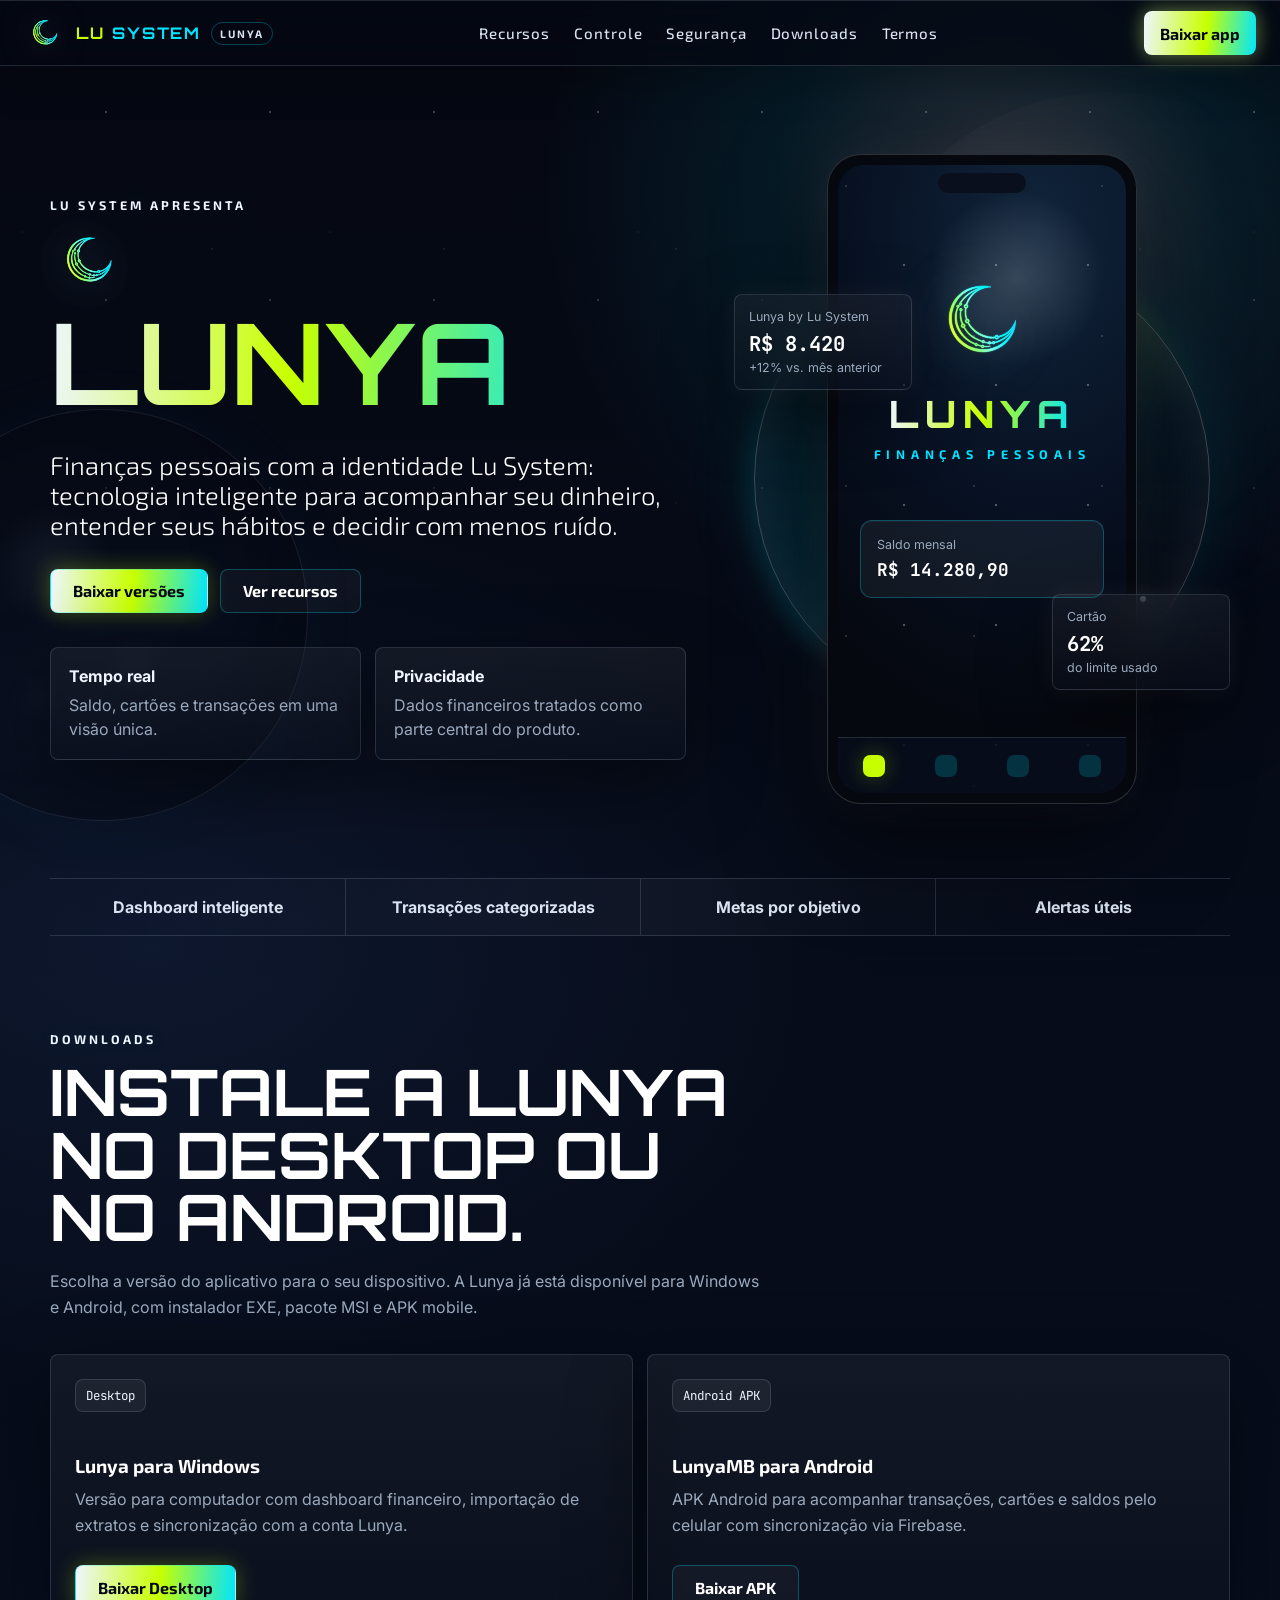
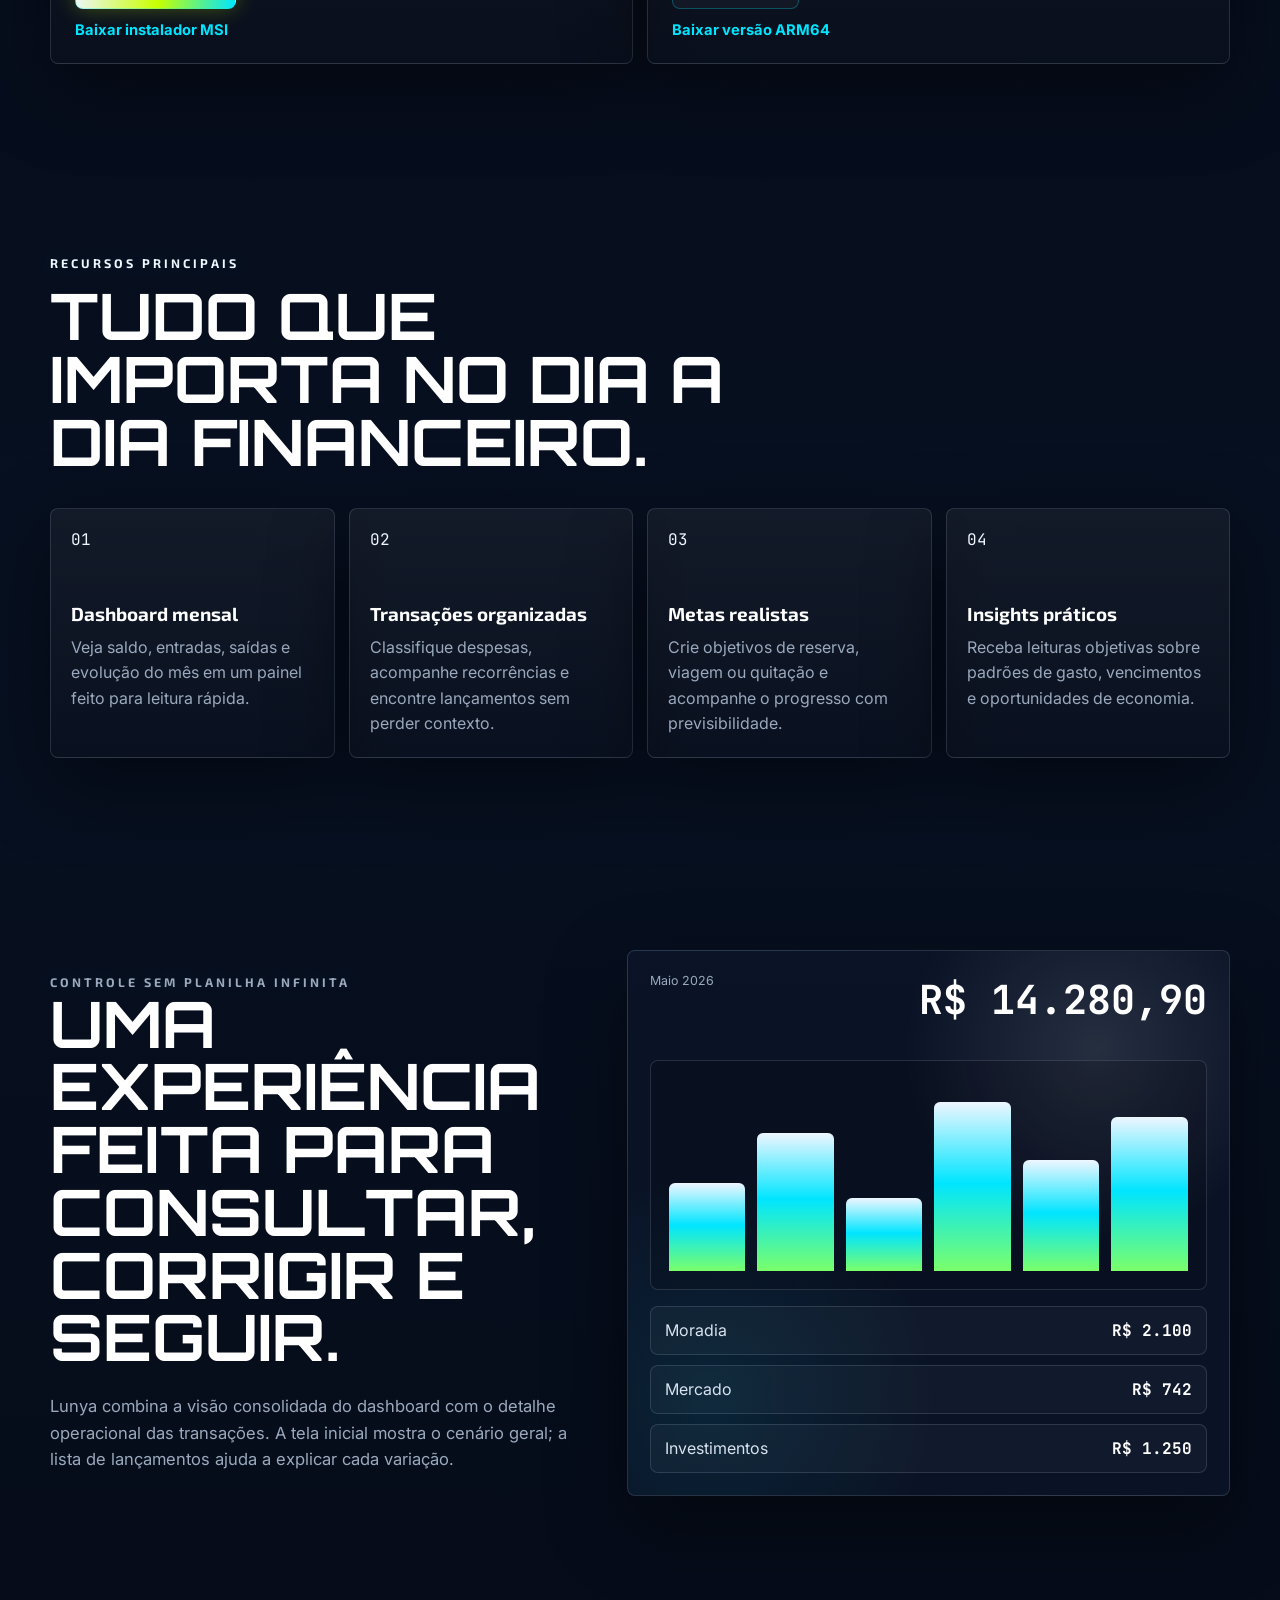
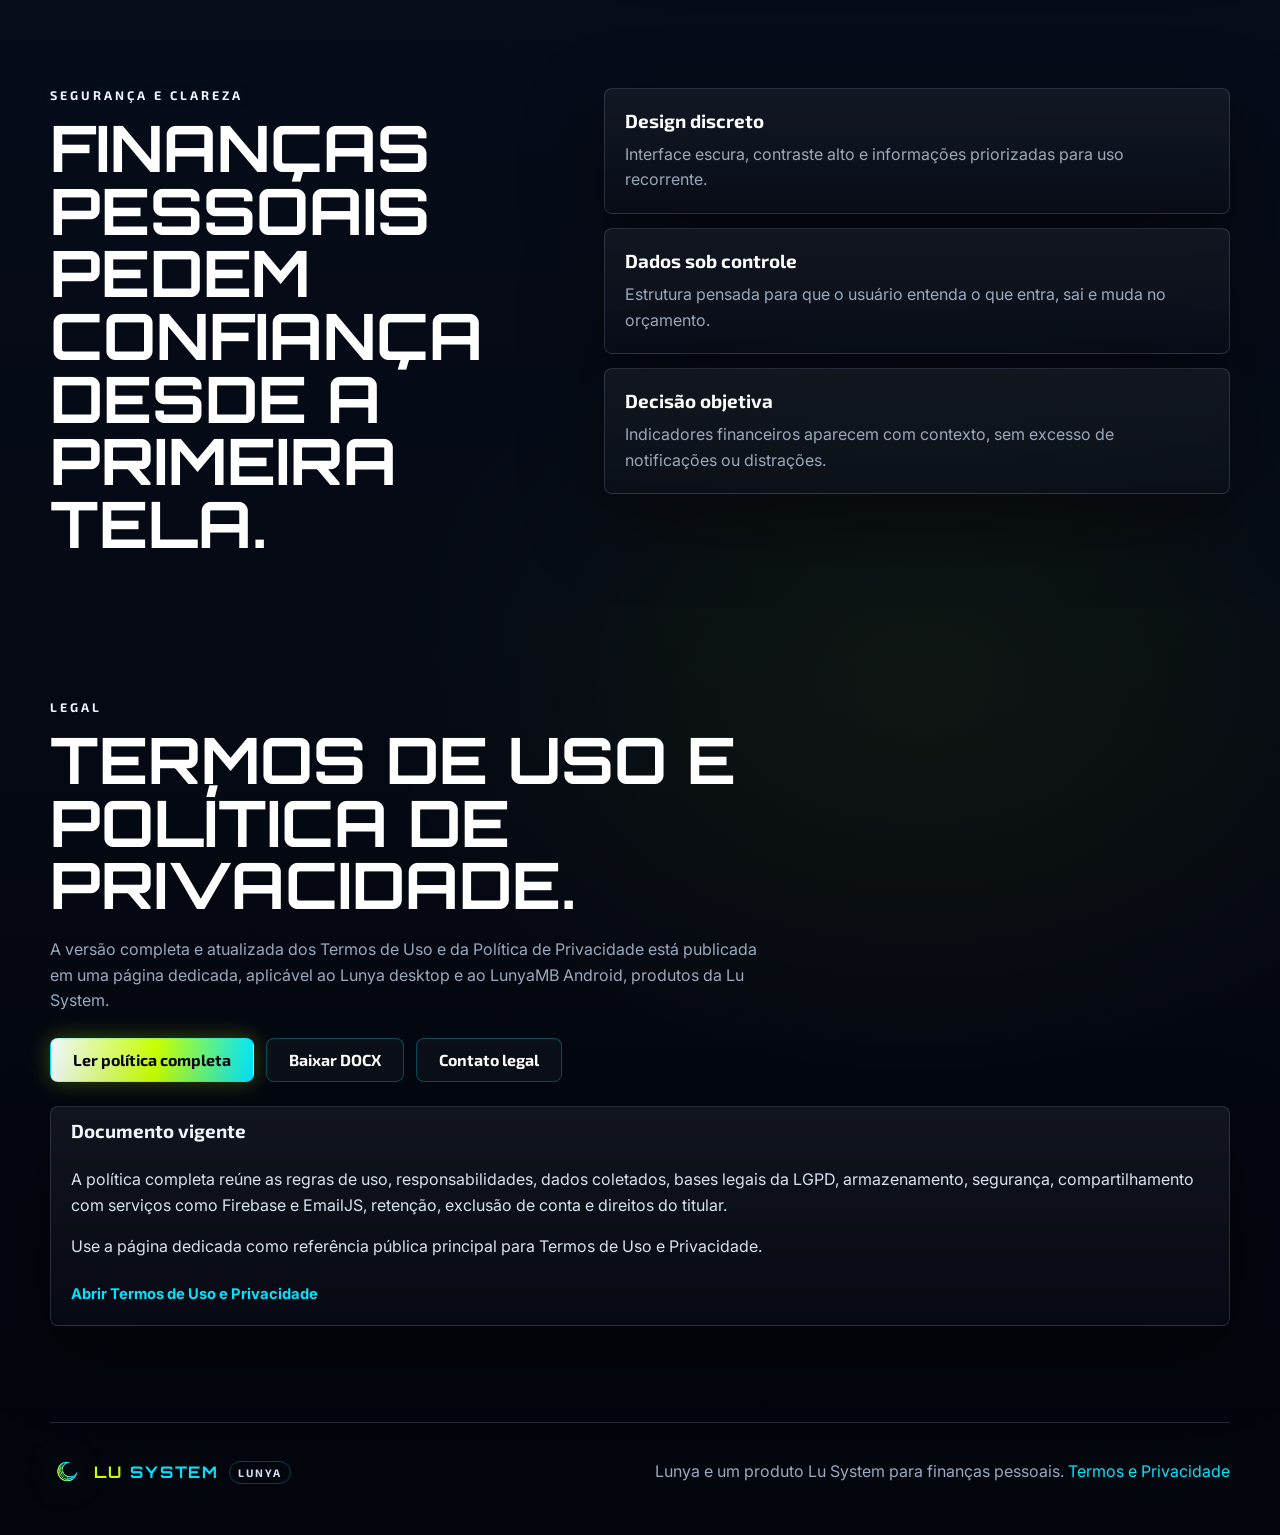
==== index.html @ e31729be "Remove referencias Lunaris da pagina Lunya" ====
<!doctype html>
<html lang="pt-BR">
<head>
  <meta charset="utf-8"/>
  <meta name="viewport" content="width=device-width,initial-scale=1"/>
  <meta name="description" content="Lunya e um aplicativo Lu System para organizar gastos, acompanhar transacoes e entender seu dinheiro com clareza."/>
  <title>Lunya | Lu System</title>
  <link rel="preconnect" href="https://fonts.googleapis.com"/>
  <link rel="preconnect" href="https://fonts.gstatic.com" crossorigin/>
  <link href="https://fonts.googleapis.com/css2?family=Orbitron:wght@600;700;800&family=Exo+2:wght@300;500;600;700&family=Inter:wght@400;500;600;700&family=JetBrains+Mono:wght@500;600&display=swap" rel="stylesheet"/>
  <link rel="icon" href="book_identidade/assets/lu-moon.svg"/>
  <link rel="stylesheet" href="lunya-page.css"/>
</head>
<body>
  <header class="site-header" aria-label="Cabecalho">
    <a class="brand" href="#top" aria-label="Lu System - Lunya">
      <img src="book_identidade/assets/lu-moon.svg" alt="" width="42" height="42"/>
      <span><span class="brand-lu">LU</span> <span class="brand-system">SYSTEM</span></span>
      <small>Lunya</small>
    </a>
    <nav class="nav" aria-label="Navegacao principal">
      <a href="#recursos">Recursos</a>
      <a href="#controle">Controle</a>
      <a href="#seguranca">Segurança</a>
      <a href="#downloads">Downloads</a>
      <a href="#termos">Termos</a>
    </nav>
    <a class="header-cta" href="#downloads">Baixar app</a>
  </header>

  <main id="top">
    <section class="hero" aria-labelledby="hero-title">
      <div class="hero-copy">
        <p class="eyebrow">Lu System apresenta</p>
        <div class="product-mark" aria-hidden="true">
          <img src="book_identidade/assets/lu-moon.svg" alt="" width="92" height="92"/>
        </div>
        <h1 id="hero-title">Lunya</h1>
        <p class="hero-lead">Finanças pessoais com a identidade Lu System: tecnologia inteligente para acompanhar seu dinheiro, entender seus hábitos e decidir com menos ruído.</p>
        <div class="hero-actions">
          <a class="primary-button" href="#downloads">Baixar versões</a>
          <a class="secondary-button" href="#recursos">Ver recursos</a>
        </div>
        <dl class="hero-metrics" aria-label="Destaques do app">
          <div>
            <dt>Tempo real</dt>
            <dd>Saldo, cartões e transações em uma visão única.</dd>
          </div>
          <div>
            <dt>Privacidade</dt>
            <dd>Dados financeiros tratados como parte central do produto.</dd>
          </div>
        </dl>
      </div>

      <div class="phone-stage" aria-label="Previa visual do aplicativo Lunya">
        <img class="system-moon" src="book_identidade/assets/lu-moon.svg" alt="Símbolo Lu System"/>
        <div class="orbit-ring"></div>
        <figure class="phone">
          <div class="phone-screen" role="img" aria-label="Tela de apresentação da aplicação mobile Lunya com identidade Lu System">
            <img src="book_identidade/assets/lu-moon.svg" alt=""/>
            <span class="screen-brand">Lunya</span>
            <span class="screen-subtitle">Finanças pessoais</span>
            <div class="screen-card">
              <span>Saldo mensal</span>
              <strong>R$ 14.280,90</strong>
            </div>
            <div class="screen-nav" aria-hidden="true"><i></i><i></i><i></i><i></i></div>
          </div>
        </figure>
        <div class="floating-panel balance-panel">
          <span>Lunya by Lu System</span>
          <strong>R$ 8.420</strong>
          <small>+12% vs. mês anterior</small>
        </div>
        <div class="floating-panel card-panel">
          <span>Cartão</span>
          <strong>62%</strong>
          <small>do limite usado</small>
        </div>
      </div>
    </section>

    <section class="ticker" aria-label="Resumo de funcionalidades">
      <span>Dashboard inteligente</span>
      <span>Transações categorizadas</span>
      <span>Metas por objetivo</span>
      <span>Alertas úteis</span>
    </section>

    <section class="section downloads" id="downloads" aria-labelledby="downloads-title">
      <div class="section-heading">
        <p class="eyebrow">Downloads</p>
        <h2 id="downloads-title">Instale a Lunya no desktop ou no Android.</h2>
        <p>Escolha a versão do aplicativo para o seu dispositivo. A Lunya já está disponível para Windows e Android, com instalador EXE, pacote MSI e APK mobile.</p>
      </div>
      <div class="download-grid">
        <article class="download-card">
          <span class="download-platform">Desktop</span>
          <h3>Lunya para Windows</h3>
          <p>Versão para computador com dashboard financeiro, importação de extratos e sincronização com a conta Lunya.</p>
          <a class="primary-button" href="downloads/windows/Lunya_2.0.0_x64-setup.exe" download>Baixar Desktop</a>
          <a class="download-alt" href="downloads/windows/Lunya_2.0.0_x64_en-US.msi" download>Baixar instalador MSI</a>
        </article>
        <article class="download-card">
          <span class="download-platform">Android APK</span>
          <h3>LunyaMB para Android</h3>
          <p>APK Android para acompanhar transações, cartões e saldos pelo celular com sincronização via Firebase.</p>
          <a class="secondary-button" href="downloads/app-release.apk" download>Baixar APK</a>
          <a class="download-alt" href="downloads/app-arm64-v8a-release.apk" download>Baixar versão ARM64</a>
        </article>
      </div>
    </section>

    <section class="section" id="recursos" aria-labelledby="recursos-title">
      <div class="section-heading">
        <p class="eyebrow">Recursos principais</p>
        <h2 id="recursos-title">Tudo que importa no dia a dia financeiro.</h2>
      </div>
      <div class="feature-grid">
        <article class="feature-card">
          <span class="feature-icon">01</span>
          <h3>Dashboard mensal</h3>
          <p>Veja saldo, entradas, saídas e evolução do mês em um painel feito para leitura rápida.</p>
        </article>
        <article class="feature-card">
          <span class="feature-icon">02</span>
          <h3>Transações organizadas</h3>
          <p>Classifique despesas, acompanhe recorrências e encontre lançamentos sem perder contexto.</p>
        </article>
        <article class="feature-card">
          <span class="feature-icon">03</span>
          <h3>Metas realistas</h3>
          <p>Crie objetivos de reserva, viagem ou quitação e acompanhe o progresso com previsibilidade.</p>
        </article>
        <article class="feature-card">
          <span class="feature-icon">04</span>
          <h3>Insights práticos</h3>
          <p>Receba leituras objetivas sobre padrões de gasto, vencimentos e oportunidades de economia.</p>
        </article>
      </div>
    </section>

    <section class="app-preview" id="controle" aria-labelledby="controle-title">
      <div class="preview-copy">
        <p class="eyebrow">Controle sem planilha infinita</p>
        <h2 id="controle-title">Uma experiência feita para consultar, corrigir e seguir.</h2>
        <p>Lunya combina a visão consolidada do dashboard com o detalhe operacional das transações. A tela inicial mostra o cenário geral; a lista de lançamentos ajuda a explicar cada variação.</p>
      </div>
      <div class="dashboard-snapshot" aria-label="Exemplo de painel financeiro">
        <div class="snapshot-top">
          <span>Maio 2026</span>
          <strong>R$ 14.280,90</strong>
        </div>
        <div class="chart-bars" aria-hidden="true">
          <span style="height:46%"></span>
          <span style="height:72%"></span>
          <span style="height:38%"></span>
          <span style="height:88%"></span>
          <span style="height:58%"></span>
          <span style="height:80%"></span>
        </div>
        <div class="transaction-list">
          <div><span>Moradia</span><strong>R$ 2.100</strong></div>
          <div><span>Mercado</span><strong>R$ 742</strong></div>
          <div><span>Investimentos</span><strong>R$ 1.250</strong></div>
        </div>
      </div>
    </section>

    <section class="section security" id="seguranca" aria-labelledby="seguranca-title">
      <div>
        <p class="eyebrow">Segurança e clareza</p>
        <h2 id="seguranca-title">Finanças pessoais pedem confiança desde a primeira tela.</h2>
      </div>
      <div class="security-grid">
        <div>
          <h3>Design discreto</h3>
          <p>Interface escura, contraste alto e informações priorizadas para uso recorrente.</p>
        </div>
        <div>
          <h3>Dados sob controle</h3>
          <p>Estrutura pensada para que o usuário entenda o que entra, sai e muda no orçamento.</p>
        </div>
        <div>
          <h3>Decisão objetiva</h3>
          <p>Indicadores financeiros aparecem com contexto, sem excesso de notificações ou distrações.</p>
        </div>
      </div>
    </section>

    <section class="section legal" id="termos" aria-labelledby="termos-title">
      <div class="section-heading">
        <p class="eyebrow">Legal</p>
        <h2 id="termos-title">Termos de Uso e Política de Privacidade.</h2>
        <p>A versão completa e atualizada dos Termos de Uso e da Política de Privacidade está publicada em uma página dedicada, aplicável ao Lunya desktop e ao LunyaMB Android, produtos da Lu System.</p>
      </div>

      <div class="legal-actions">
        <a class="primary-button" href="privacy-policy.html">Ler política completa</a>
        <a class="secondary-button" href="Lunya_Termos_Privacidade_v1.0.docx" download>Baixar DOCX</a>
        <a class="secondary-button" href="mailto:contato@lusystem.com.br?subject=Lunya%20-%20Termos%20e%20Privacidade">Contato legal</a>
      </div>

      <div class="legal-doc">
        <article class="legal-summary">
          <h3>Documento vigente</h3>
          <p>A política completa reúne as regras de uso, responsabilidades, dados coletados, bases legais da LGPD, armazenamento, segurança, compartilhamento com serviços como Firebase e EmailJS, retenção, exclusão de conta e direitos do titular.</p>
          <p>Use a página dedicada como referência pública principal para Termos de Uso e Privacidade.</p>
          <a class="download-alt" href="privacy-policy.html">Abrir Termos de Uso e Privacidade</a>
        </article>
      </div>
    </section>
  </main>

  <footer class="footer">
    <div class="footer-brand">
      <img src="book_identidade/assets/lu-moon.svg" alt="" width="34" height="34"/>
      <span><span class="brand-lu">LU</span> <span class="brand-system">SYSTEM</span></span>
      <small>Lunya</small>
    </div>
    <p>Lunya e um produto Lu System para finanças pessoais. <a href="privacy-policy.html">Termos e Privacidade</a></p>
  </footer>
</body>
</html>
---- lunya-page.css ----
:root {
  --bg-0: #050812;
  --bg-1: #091326;
  --bg-2: #111c36;
  --panel: rgba(13, 22, 42, 0.74);
  --panel-solid: #0b1428;
  --line: rgba(174, 187, 208, 0.18);
  --line-strong: rgba(0, 229, 255, 0.28);
  --text: #ffffff;
  --muted: #d8e2f0;
  --soft: #9aa9bd;
  --moon: #eef6ff;
  --moon-dust: #aebbd0;
  --lunar-shadow: #182238;
  --lime: #C8FF00;
  --cyan: #00E5FF;
  --green: #7BFF6A;
  --violet: #82ffe8;
  --danger: #ff6b91;
  --shadow: 0 26px 80px rgba(0, 0, 0, 0.46);
  --glow-cyan: 0 0 14px rgba(0, 229, 255, 0.35);
  --glow-lime: 0 0 22px rgba(200, 255, 0, 0.28);
  --font-display: "Orbitron", sans-serif;
  --font-alt: "Exo 2", sans-serif;
  --font-body: "Inter", system-ui, -apple-system, BlinkMacSystemFont, "Segoe UI", sans-serif;
}

* {
  box-sizing: border-box;
}

html {
  scroll-behavior: smooth;
}

@keyframes star-drift {
  from {
    background-position: 24px 18px, 96px 122px, 176px 64px;
  }

  to {
    background-position: 188px 206px, 328px 376px, 484px 400px;
  }
}

@keyframes lunar-breathe {
  0%,
  100% {
    opacity: 0.16;
    transform: translate3d(0, 0, 0) scale(1);
  }

  50% {
    opacity: 0.26;
    transform: translate3d(-14px, 10px, 0) scale(1.04);
  }
}

@keyframes lunar-float {
  0%,
  100% {
    transform: translate3d(0, 0, 0);
  }

  50% {
    transform: translate3d(0, -16px, 0);
  }
}

@keyframes orbit-spin {
  from {
    transform: rotate(0deg);
  }

  to {
    transform: rotate(360deg);
  }
}

@keyframes moon-pulse {
  0%,
  100% {
    opacity: 0.2;
    transform: scale(0.98);
  }

  50% {
    opacity: 0.3;
    transform: scale(1.03);
  }
}

@keyframes screen-glow {
  0%,
  100% {
    background-position: 20px 40px, 72px 96px;
  }

  50% {
    background-position: 40px 58px, 96px 118px;
  }
}

body {
  margin: 0;
  min-height: 100vh;
  font-family: var(--font-body);
  color: var(--text);
  background:
    radial-gradient(42rem 42rem at 78% 4%, rgba(238, 246, 255, 0.16), rgba(0, 229, 255, 0.08) 33%, transparent 68%),
    radial-gradient(70rem 44rem at 12% 20%, rgba(17, 28, 54, 0.72), transparent 64%),
    radial-gradient(52rem 38rem at 72% 82%, rgba(200, 255, 0, 0.055), transparent 66%),
    linear-gradient(180deg, var(--bg-0), #071021 48%, #03050c);
  overflow-x: hidden;
}

body::before {
  content: "";
  position: fixed;
  inset: 0;
  pointer-events: none;
  background-image:
    radial-gradient(circle, rgba(255, 255, 255, 0.78) 0 1px, transparent 1.6px),
    radial-gradient(circle, rgba(174, 187, 208, 0.45) 0 1px, transparent 1.5px),
    radial-gradient(circle, rgba(0, 229, 255, 0.28) 0 1px, transparent 1.6px);
  background-position: 24px 18px, 96px 122px, 176px 64px;
  background-size: 164px 188px, 232px 254px, 308px 336px;
  opacity: 0.42;
  mask-image: linear-gradient(to bottom, rgba(0, 0, 0, 0.9), transparent 78%);
  z-index: 0;
  animation: star-drift 42s linear infinite;
}

body::after {
  content: "";
  position: fixed;
  top: 92px;
  right: max(-160px, -7vw);
  width: min(46vw, 520px);
  aspect-ratio: 1;
  border-radius: 50%;
  pointer-events: none;
  background:
    radial-gradient(circle at 36% 34%, rgba(255, 255, 255, 0.78), rgba(238, 246, 255, 0.28) 18%, rgba(174, 187, 208, 0.1) 42%, transparent 70%),
    radial-gradient(circle at 66% 40%, rgba(5, 8, 18, 0.82), transparent 38%);
  box-shadow: 0 0 80px rgba(238, 246, 255, 0.08), 0 0 140px rgba(0, 229, 255, 0.06);
  opacity: 0.2;
  z-index: 0;
  animation: lunar-breathe 12s ease-in-out infinite;
}

.site-header,
main,
.footer {
  position: relative;
  z-index: 1;
}

a {
  color: inherit;
  text-decoration: none;
}

.site-header {
  position: sticky;
  top: 0;
  z-index: 20;
  display: flex;
  align-items: center;
  justify-content: space-between;
  gap: 24px;
  width: 100%;
  margin: 0;
  padding: 10px 24px;
  border: 1px solid var(--line);
  border-radius: 0;
  border-left: 0;
  border-right: 0;
  background: rgba(5, 8, 18, 0.78);
  backdrop-filter: blur(18px);
  box-shadow: 0 16px 38px rgba(0, 0, 0, 0.24);
}

.brand,
.footer-brand {
  display: inline-flex;
  align-items: center;
  gap: 10px;
  flex-wrap: wrap;
  font-weight: 700;
  letter-spacing: 0.12em;
  text-transform: uppercase;
  font-family: var(--font-display);
}

.brand img,
.footer-brand img {
  border-radius: 8px;
  object-fit: contain;
  filter: drop-shadow(0 0 18px rgba(238, 246, 255, 0.22)) drop-shadow(0 0 26px rgba(0, 229, 255, 0.18));
}

.brand-lu {
  color: var(--lime);
}

.brand-system {
  color: var(--cyan);
}

.brand small,
.footer-brand small {
  padding: 4px 8px;
  border: 1px solid var(--line-strong);
  border-radius: 999px;
  color: var(--muted);
  font-family: var(--font-alt);
  font-size: 0.68rem;
  letter-spacing: 0.18em;
}

.nav {
  display: flex;
  align-items: center;
  gap: 24px;
  color: var(--muted);
  font-size: 0.94rem;
  font-family: var(--font-alt);
  font-weight: 500;
  letter-spacing: 0.06em;
}

.nav a:hover,
.header-cta:hover,
.secondary-button:hover {
  color: var(--cyan);
}

.header-cta,
.primary-button,
.secondary-button {
  display: inline-flex;
  align-items: center;
  justify-content: center;
  min-height: 44px;
  border-radius: 8px;
  font-weight: 700;
  font-family: var(--font-alt);
  transition: transform 180ms ease, box-shadow 180ms ease, border-color 180ms ease, color 180ms ease;
}

.header-cta:hover,
.primary-button:hover,
.secondary-button:hover {
  transform: translateY(-2px);
}

.header-cta {
  padding: 0 16px;
  color: var(--bg-0);
  background: linear-gradient(96deg, var(--moon), var(--lime) 55%, var(--cyan));
  box-shadow: 0 0 18px rgba(238, 246, 255, 0.22), var(--glow-lime);
}

.hero {
  position: relative;
  display: grid;
  grid-template-columns: minmax(0, 1fr) minmax(360px, 0.78fr);
  align-items: center;
  gap: 48px;
  width: min(1180px, calc(100% - 32px));
  min-height: calc(100vh - 88px);
  margin: 0 auto;
  padding: 70px 0 56px;
}

.hero::before {
  content: "";
  position: absolute;
  left: -12vw;
  bottom: 7%;
  width: min(36vw, 410px);
  aspect-ratio: 1;
  border: 1px solid rgba(238, 246, 255, 0.16);
  border-radius: 50%;
  background:
    radial-gradient(circle at 38% 38%, rgba(238, 246, 255, 0.12), transparent 18%),
    radial-gradient(circle at 58% 62%, rgba(174, 187, 208, 0.08), transparent 10%),
    radial-gradient(circle at 34% 70%, rgba(174, 187, 208, 0.06), transparent 8%);
  box-shadow: inset -38px -42px 70px rgba(3, 5, 12, 0.6), 0 0 80px rgba(0, 229, 255, 0.06);
  opacity: 0.52;
  pointer-events: none;
}

.hero-copy {
  position: relative;
  z-index: 2;
}

.eyebrow {
  margin: 0 0 14px;
  font-family: var(--font-alt);
  font-size: 0.78rem;
  font-weight: 700;
  letter-spacing: 0.24em;
  text-transform: uppercase;
  color: var(--moon);
  text-shadow: 0 0 18px rgba(0, 229, 255, 0.16);
}

.product-mark {
  display: inline-flex;
  align-items: center;
  margin: 6px 0 18px;
  color: var(--moon);
  font-family: var(--font-display);
  font-size: clamp(1.1rem, 2vw, 1.45rem);
  font-weight: 800;
  letter-spacing: 0.22em;
  text-transform: uppercase;
}

.product-mark img {
  width: clamp(52px, 6.2vw, 78px);
  height: auto;
  filter: drop-shadow(0 0 24px rgba(238, 246, 255, 0.22)) drop-shadow(0 0 30px rgba(0, 229, 255, 0.2));
  animation: lunar-float 7s ease-in-out infinite;
}

h1,
h2,
h3,
p {
  overflow-wrap: anywhere;
}

h1 {
  display: block;
  margin: 0;
  padding-bottom: 0.08em;
  max-width: 100%;
  font-family: var(--font-display);
  font-size: clamp(4.25rem, 8.8vw, 8.2rem);
  line-height: 1;
  letter-spacing: 0;
  white-space: nowrap;
  text-transform: uppercase;
  background: linear-gradient(94deg, var(--moon) 0%, var(--lime) 38%, var(--cyan) 86%);
  -webkit-background-clip: text;
  background-clip: text;
  color: transparent;
}

.hero-lead {
  max-width: 640px;
  margin: 22px 0 0;
  font-size: clamp(1.18rem, 2vw, 1.72rem);
  line-height: 1.18;
  color: var(--text);
  font-family: var(--font-alt);
  font-weight: 300;
}

.hero-actions {
  display: flex;
  flex-wrap: wrap;
  gap: 12px;
  margin-top: 28px;
}

.primary-button,
.secondary-button {
  padding: 0 22px;
  border: 1px solid var(--line-strong);
}

.primary-button {
  color: var(--bg-0);
  background: linear-gradient(95deg, var(--moon), var(--lime) 52%, var(--cyan));
  box-shadow: var(--glow-lime);
}

.secondary-button {
  color: var(--text);
  background: rgba(255, 255, 255, 0.035);
}

.hero-metrics {
  display: grid;
  grid-template-columns: repeat(2, minmax(0, 1fr));
  gap: 14px;
  max-width: 680px;
  margin: 34px 0 0;
}

.hero-metrics div,
.feature-card,
.download-card,
.dashboard-snapshot,
.security-grid div,
.legal-summary,
.legal-doc details,
.floating-panel {
  border: 1px solid var(--line);
  background:
    linear-gradient(180deg, rgba(238, 246, 255, 0.06), rgba(174, 187, 208, 0.025)),
    rgba(5, 8, 18, 0.32);
  box-shadow: var(--shadow);
  transition: transform 220ms ease, border-color 220ms ease, background-color 220ms ease, box-shadow 220ms ease;
}

.hero-metrics div:hover,
.feature-card:hover,
.download-card:hover,
.security-grid div:hover,
.legal-summary:hover {
  transform: translateY(-4px);
  border-color: var(--line-strong);
  box-shadow: 0 30px 90px rgba(0, 0, 0, 0.5), 0 0 28px rgba(238, 246, 255, 0.05);
}

.hero-metrics div {
  padding: 18px;
  border-radius: 8px;
}

.hero-metrics dt {
  margin-bottom: 7px;
  color: var(--moon);
  font-weight: 700;
}

.hero-metrics dd {
  margin: 0;
  color: var(--soft);
  line-height: 1.5;
}

.phone-stage {
  position: relative;
  display: grid;
  place-items: center;
  min-height: 660px;
}

.phone-stage::before {
  content: "";
  position: absolute;
  width: min(96%, 560px);
  aspect-ratio: 1;
  border-radius: 50%;
  background:
    radial-gradient(circle, rgba(238, 246, 255, 0.13), transparent 28%),
    conic-gradient(from 225deg, rgba(0, 229, 255, 0.22), transparent 28%, rgba(200, 255, 0, 0.16), transparent 58%, rgba(238, 246, 255, 0.12));
  filter: blur(10px);
  opacity: 0.66;
  pointer-events: none;
  animation: moon-pulse 8s ease-in-out infinite;
}

.system-moon {
  position: absolute;
  width: min(74%, 500px);
  height: auto;
  opacity: 0.24;
  filter: drop-shadow(0 0 62px rgba(238, 246, 255, 0.2)) drop-shadow(0 0 80px rgba(0, 229, 255, 0.12));
  pointer-events: none;
  animation: lunar-float 9s ease-in-out infinite;
}

.orbit-ring {
  position: absolute;
  width: min(92%, 520px);
  aspect-ratio: 1;
  border: 1px solid rgba(238, 246, 255, 0.24);
  border-radius: 50%;
  box-shadow:
    inset 0 0 48px rgba(238, 246, 255, 0.07),
    0 0 80px rgba(0, 229, 255, 0.08);
  animation: orbit-spin 24s linear infinite;
}

.orbit-ring::before,
.orbit-ring::after {
  content: "";
  position: absolute;
  width: 9px;
  height: 9px;
  border-radius: 50%;
  background: var(--moon);
  box-shadow: 0 0 16px rgba(238, 246, 255, 0.5), 0 0 24px rgba(0, 229, 255, 0.28);
}

.orbit-ring::before {
  top: 12%;
  left: 20%;
}

.orbit-ring::after {
  right: 14%;
  bottom: 23%;
  width: 6px;
  height: 6px;
}

.phone {
  position: relative;
  width: min(78vw, 310px);
  margin: 0;
  padding: 10px;
  border: 1px solid rgba(238, 246, 255, 0.16);
  border-radius: 34px;
  background: #05080f;
  box-shadow: 0 34px 100px rgba(0, 0, 0, 0.58), 0 0 46px rgba(238, 246, 255, 0.06);
  animation: lunar-float 8.5s ease-in-out infinite;
}

.phone::before {
  content: "";
  position: absolute;
  top: 18px;
  left: 50%;
  width: 88px;
  height: 20px;
  border-radius: 999px;
  background: #0a0f1e;
  transform: translateX(-50%);
  z-index: 1;
}

.phone-screen {
  position: relative;
  display: flex;
  min-height: 628px;
  flex-direction: column;
  align-items: center;
  padding: 82px 22px 0;
  border-radius: 26px;
  background:
    radial-gradient(circle at 62% 18%, rgba(238, 246, 255, 0.18), transparent 16%),
    radial-gradient(120% 80% at 70% 10%, #10243a, #071021 58%, #05080f),
    linear-gradient(180deg, rgba(0, 229, 255, 0.06), rgba(200, 255, 0, 0.035));
  overflow: hidden;
}

.phone-screen::before {
  content: "";
  position: absolute;
  inset: 0;
  background-image:
    radial-gradient(circle, rgba(255, 255, 255, 0.72) 1px, transparent 1.6px),
    radial-gradient(circle, rgba(255, 255, 255, 0.35) 1px, transparent 1.4px);
  background-position: 20px 40px, 72px 96px;
  background-size: 92px 120px, 128px 150px;
  opacity: 0.42;
  animation: screen-glow 10s ease-in-out infinite;
}

.phone-screen > * {
  position: relative;
  z-index: 1;
}

.phone-screen img {
  width: 48%;
  height: auto;
  margin-top: 32px;
  filter: drop-shadow(0 0 24px rgba(238, 246, 255, 0.2)) drop-shadow(0 0 28px rgba(0, 229, 255, 0.18));
}

.screen-brand {
  margin-top: 28px;
  font-family: var(--font-display);
  font-size: 2.35rem;
  font-weight: 800;
  letter-spacing: 0.18em;
  text-transform: uppercase;
  background: linear-gradient(94deg, var(--moon), var(--lime), var(--cyan));
  -webkit-background-clip: text;
  background-clip: text;
  color: transparent;
}

.screen-subtitle {
  margin-top: 10px;
  color: var(--cyan);
  font-family: var(--font-alt);
  font-size: 0.78rem;
  font-weight: 700;
  letter-spacing: 0.46em;
  text-transform: uppercase;
}

.screen-card {
  width: 100%;
  margin-top: 58px;
  padding: 16px;
  border: 1px solid var(--line-strong);
  border-radius: 12px;
  background: rgba(238, 246, 255, 0.055);
  box-shadow: inset 0 1px 0 rgba(255, 255, 255, 0.04);
}

.screen-card span {
  display: block;
  color: var(--soft);
  font-size: 0.78rem;
}

.screen-card strong {
  display: block;
  margin-top: 6px;
  font-family: "JetBrains Mono", monospace;
  font-size: 1.1rem;
}

.screen-nav {
  display: flex;
  justify-content: space-around;
  width: calc(100% + 44px);
  height: 56px;
  margin-top: auto;
  border-top: 1px solid var(--line);
  background: rgba(8, 14, 28, 0.84);
}

.screen-nav i {
  width: 22px;
  height: 22px;
  margin-top: 17px;
  border-radius: 7px;
  background: rgba(0, 229, 255, 0.18);
}

.screen-nav i:first-child {
  background: var(--lime);
  box-shadow: var(--glow-lime);
}

.floating-panel {
  position: absolute;
  width: 178px;
  padding: 14px;
  border-radius: 8px;
  backdrop-filter: blur(18px);
  box-shadow: 0 24px 70px rgba(0, 0, 0, 0.42), 0 0 26px rgba(238, 246, 255, 0.06);
  animation: lunar-float 7.5s ease-in-out infinite;
}

.floating-panel span,
.floating-panel small,
.snapshot-top span {
  display: block;
  color: var(--soft);
  font-size: 0.78rem;
}

.floating-panel strong {
  display: block;
  margin: 6px 0 3px;
  font-family: "JetBrains Mono", monospace;
  font-size: 1.28rem;
}

.balance-panel {
  left: 0;
  top: 22%;
}

.card-panel {
  right: 0;
  bottom: 18%;
  animation-delay: -2.4s;
}

.ticker {
  display: grid;
  grid-template-columns: repeat(4, minmax(0, 1fr));
  width: min(1180px, calc(100% - 32px));
  margin: 0 auto;
  border-top: 1px solid var(--line);
  border-bottom: 1px solid var(--line);
  background: linear-gradient(90deg, transparent, rgba(238, 246, 255, 0.035), transparent);
}

.ticker span {
  padding: 18px;
  text-align: center;
  color: var(--muted);
  font-weight: 700;
}

.ticker span + span {
  border-left: 1px solid var(--line);
}

.section,
.app-preview {
  width: min(1180px, calc(100% - 32px));
  margin: 0 auto;
  padding: 96px 0;
}

.section-heading {
  max-width: 720px;
  margin-bottom: 34px;
}

.section-heading p:not(.eyebrow) {
  margin: 20px 0 0;
  color: var(--soft);
  line-height: 1.6;
}

code {
  font-family: "JetBrains Mono", monospace;
  color: var(--lime);
}

h2 {
  margin: 0;
  font-family: var(--font-display);
  font-size: clamp(2.15rem, 5vw, 4.5rem);
  line-height: 0.98;
  letter-spacing: 0;
  text-transform: uppercase;
}

h3 {
  margin: 0 0 10px;
  font-family: var(--font-alt);
  font-size: 1.18rem;
}

.feature-grid {
  display: grid;
  grid-template-columns: repeat(4, minmax(0, 1fr));
  gap: 14px;
}

.feature-card {
  min-height: 250px;
  padding: 20px;
  border-radius: 8px;
}

.download-grid {
  display: grid;
  grid-template-columns: repeat(2, minmax(0, 1fr));
  gap: 14px;
}

.download-card {
  display: flex;
  min-height: 310px;
  flex-direction: column;
  align-items: flex-start;
  padding: 24px;
  border-radius: 8px;
}

.download-platform {
  display: inline-flex;
  margin-bottom: 42px;
  padding: 7px 10px;
  border: 1px solid var(--line);
  border-radius: 8px;
  font-family: "JetBrains Mono", monospace;
  font-size: 0.78rem;
  color: var(--moon);
  background: rgba(238, 246, 255, 0.055);
}

.download-card p {
  flex: 1;
  margin: 0 0 24px;
  color: var(--soft);
  line-height: 1.6;
}

.download-alt {
  display: inline-flex;
  margin-top: 12px;
  color: var(--cyan);
  font-size: 0.92rem;
  font-weight: 700;
}

.feature-icon {
  display: inline-flex;
  margin-bottom: 52px;
  font-family: "JetBrains Mono", monospace;
  color: var(--moon);
}

.feature-card p,
.preview-copy p,
.security-grid p,
.footer p {
  margin: 0;
  color: var(--soft);
  line-height: 1.6;
}

.app-preview {
  display: grid;
  grid-template-columns: 0.88fr 1fr;
  gap: 46px;
  align-items: center;
}

.preview-copy p:not(.eyebrow) {
  max-width: 560px;
  margin-top: 24px;
  font-size: 1.04rem;
}

.dashboard-snapshot {
  padding: 22px;
  border-radius: 8px;
  background:
    radial-gradient(circle at 78% 18%, rgba(238, 246, 255, 0.12), transparent 12rem),
    radial-gradient(circle at 14% 82%, rgba(0, 229, 255, 0.08), transparent 14rem),
    var(--panel);
}

.snapshot-top {
  display: flex;
  align-items: flex-start;
  justify-content: space-between;
  gap: 20px;
  margin-bottom: 34px;
}

.snapshot-top strong {
  font-family: "JetBrains Mono", monospace;
  font-size: clamp(1.6rem, 4vw, 2.5rem);
}

.chart-bars {
  display: grid;
  grid-template-columns: repeat(6, 1fr);
  align-items: end;
  gap: 12px;
  height: 230px;
  padding: 18px;
  border: 1px solid var(--line);
  border-radius: 8px;
  background: rgba(0, 0, 0, 0.16);
}

.chart-bars span {
  display: block;
  min-height: 36px;
  border-radius: 6px 6px 0 0;
  background: linear-gradient(180deg, var(--moon), var(--cyan) 48%, var(--green));
  transform-origin: bottom;
  transition: filter 180ms ease, transform 180ms ease;
}

.chart-bars:hover span {
  filter: brightness(1.14);
  transform: scaleY(1.04);
}

.transaction-list {
  display: grid;
  gap: 10px;
  margin-top: 16px;
}

.transaction-list div {
  display: flex;
  align-items: center;
  justify-content: space-between;
  gap: 16px;
  padding: 13px 14px;
  border: 1px solid var(--line);
  border-radius: 8px;
  color: var(--muted);
  background: rgba(255, 255, 255, 0.03);
}

.transaction-list strong {
  color: var(--text);
  font-family: "JetBrains Mono", monospace;
}

.security {
  display: grid;
  grid-template-columns: 0.9fr 1.1fr;
  gap: 42px;
  align-items: start;
}

.security-grid {
  display: grid;
  gap: 14px;
}

.security-grid div {
  padding: 20px;
  border-radius: 8px;
}

.legal {
  padding-top: 48px;
}

.legal-actions {
  display: flex;
  flex-wrap: wrap;
  gap: 12px;
  margin: -10px 0 24px;
}

.legal-doc {
  display: grid;
  gap: 14px;
}

.legal-summary {
  padding: 22px;
  border-radius: 8px;
}

.legal-summary p {
  margin: 0 0 14px;
  color: var(--muted);
  line-height: 1.65;
}

.legal-doc details {
  border-radius: 8px;
  overflow: hidden;
}

.legal-doc summary {
  cursor: pointer;
  padding: 20px;
  color: var(--text);
  font-weight: 700;
  list-style-position: inside;
}

.legal-doc article {
  display: grid;
  gap: 14px;
  max-height: 620px;
  overflow: auto;
  padding: 0 20px 22px;
  scrollbar-color: var(--line-strong) transparent;
}

.legal-doc h3 {
  margin-top: 12px;
  color: var(--moon);
}

.legal-doc p {
  margin: 0;
  color: var(--muted);
  line-height: 1.65;
}

.footer {
  display: flex;
  align-items: center;
  justify-content: space-between;
  gap: 20px;
  width: min(1180px, calc(100% - 32px));
  margin: 0 auto;
  padding: 32px 0 46px;
  border-top: 1px solid var(--line);
}

.footer a {
  color: var(--cyan);
}

@media (max-width: 980px) {
  .hero,
  .app-preview,
  .security {
    grid-template-columns: 1fr;
  }

  .hero {
    padding-top: 56px;
  }

  .phone-stage {
    min-height: 560px;
  }

  .feature-grid {
    grid-template-columns: repeat(2, minmax(0, 1fr));
  }

  .download-grid {
    grid-template-columns: 1fr;
  }

  .ticker {
    grid-template-columns: repeat(2, minmax(0, 1fr));
  }

  .ticker span:nth-child(3) {
    border-left: 0;
    border-top: 1px solid var(--line);
  }

  .ticker span:nth-child(4) {
    border-top: 1px solid var(--line);
  }
}

@media (max-width: 720px) {
  body::after {
    top: 140px;
    right: -190px;
    width: 360px;
    opacity: 0.14;
  }

  .site-header {
    align-items: stretch;
    flex-wrap: wrap;
  }

  .brand {
    flex: 1;
  }

  .nav {
    order: 3;
    width: 100%;
    justify-content: flex-start;
    flex-wrap: wrap;
    gap: 10px;
    padding-top: 8px;
    border-top: 1px solid var(--line);
    font-size: 0.86rem;
  }

  .header-cta {
    padding: 0 12px;
  }

  .hero-metrics,
  .feature-grid,
  .download-grid,
  .ticker {
    grid-template-columns: 1fr;
  }

  .ticker span + span {
    border-left: 0;
    border-top: 1px solid var(--line);
  }

  .phone-stage {
    min-height: 520px;
  }

  .hero::before {
    display: none;
  }

  .phone-stage::before {
    width: min(108%, 420px);
    opacity: 0.42;
  }

  .floating-panel {
    width: 154px;
  }

  .balance-panel {
    left: -2px;
    top: 12%;
  }

  .card-panel {
    right: -2px;
    bottom: 10%;
  }

  .section,
  .app-preview {
    padding: 68px 0;
  }

  .feature-card {
    min-height: auto;
  }

  .feature-icon {
    margin-bottom: 28px;
  }

  .footer {
    align-items: flex-start;
    flex-direction: column;
  }
}

@media (prefers-reduced-motion: reduce) {
  *,
  *::before,
  *::after {
    animation-duration: 0.001ms !important;
    animation-iteration-count: 1 !important;
    scroll-behavior: auto !important;
    transition-duration: 0.001ms !important;
  }
}
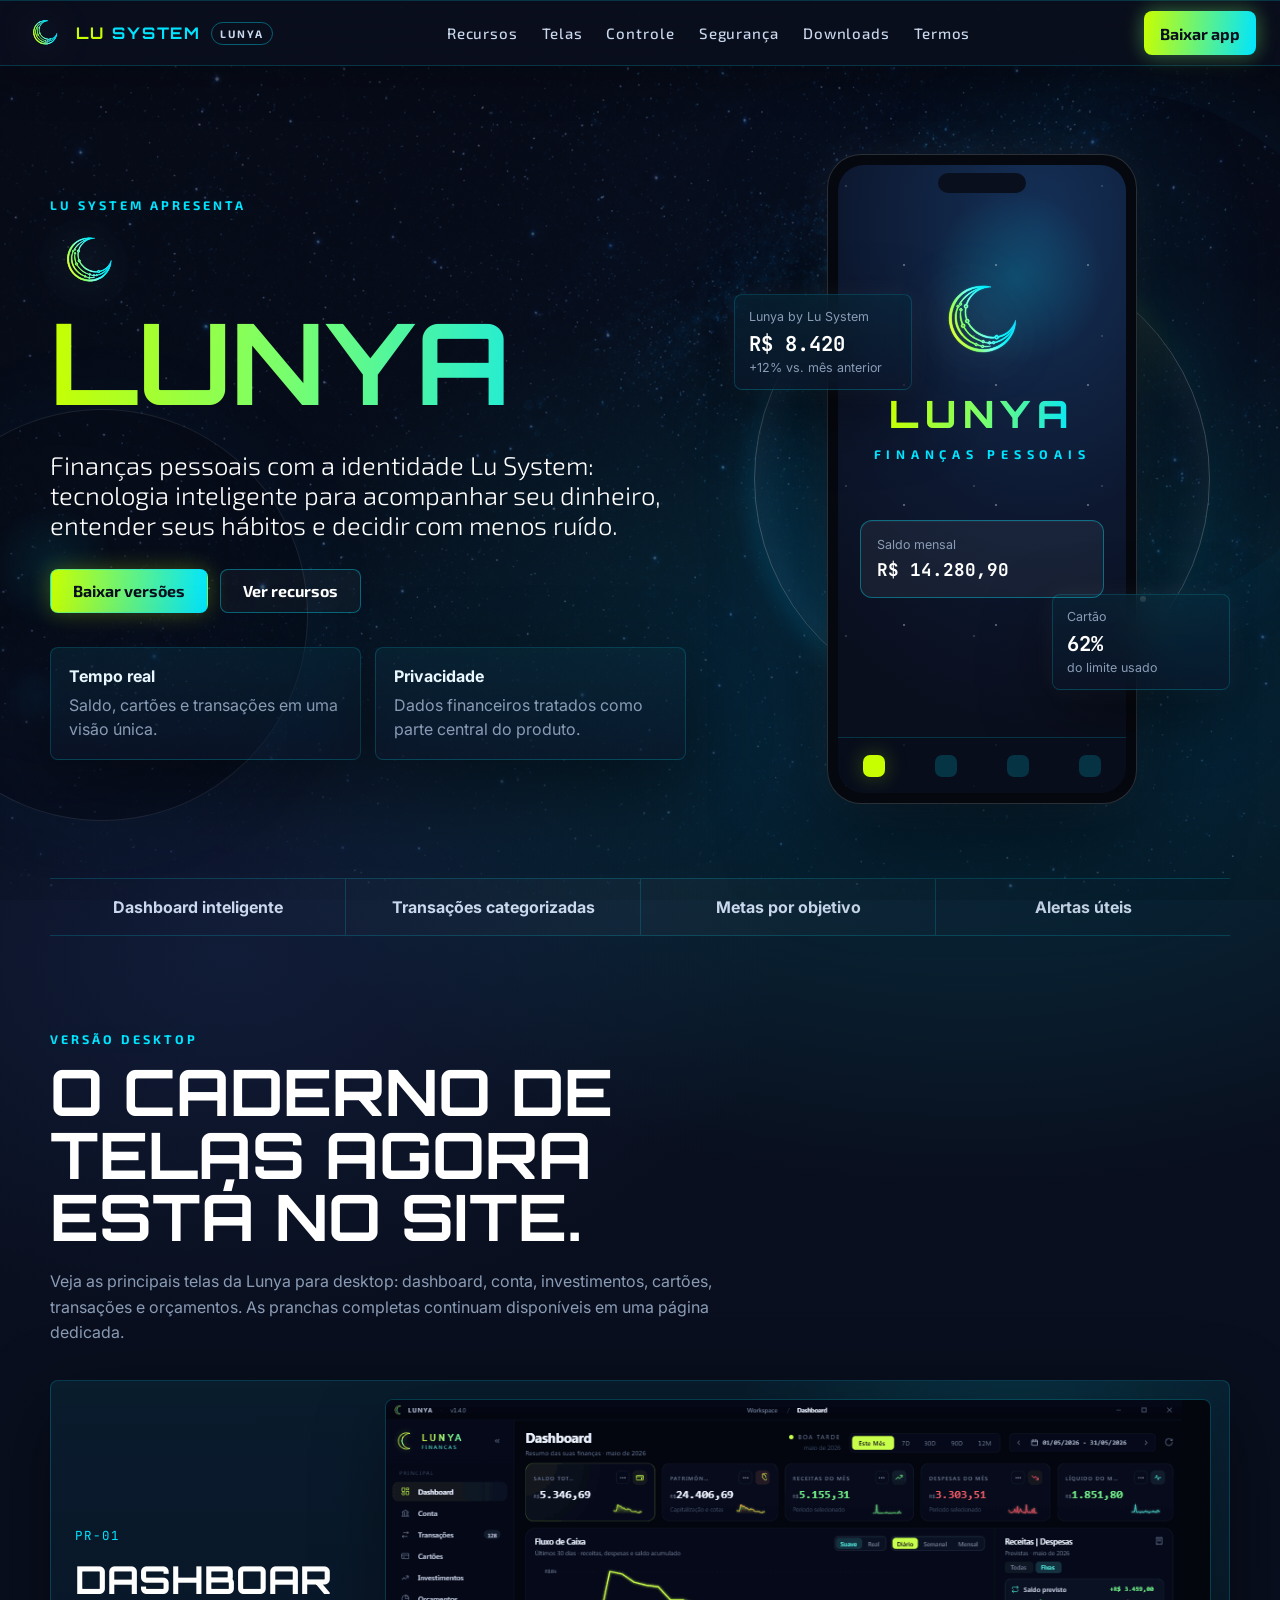
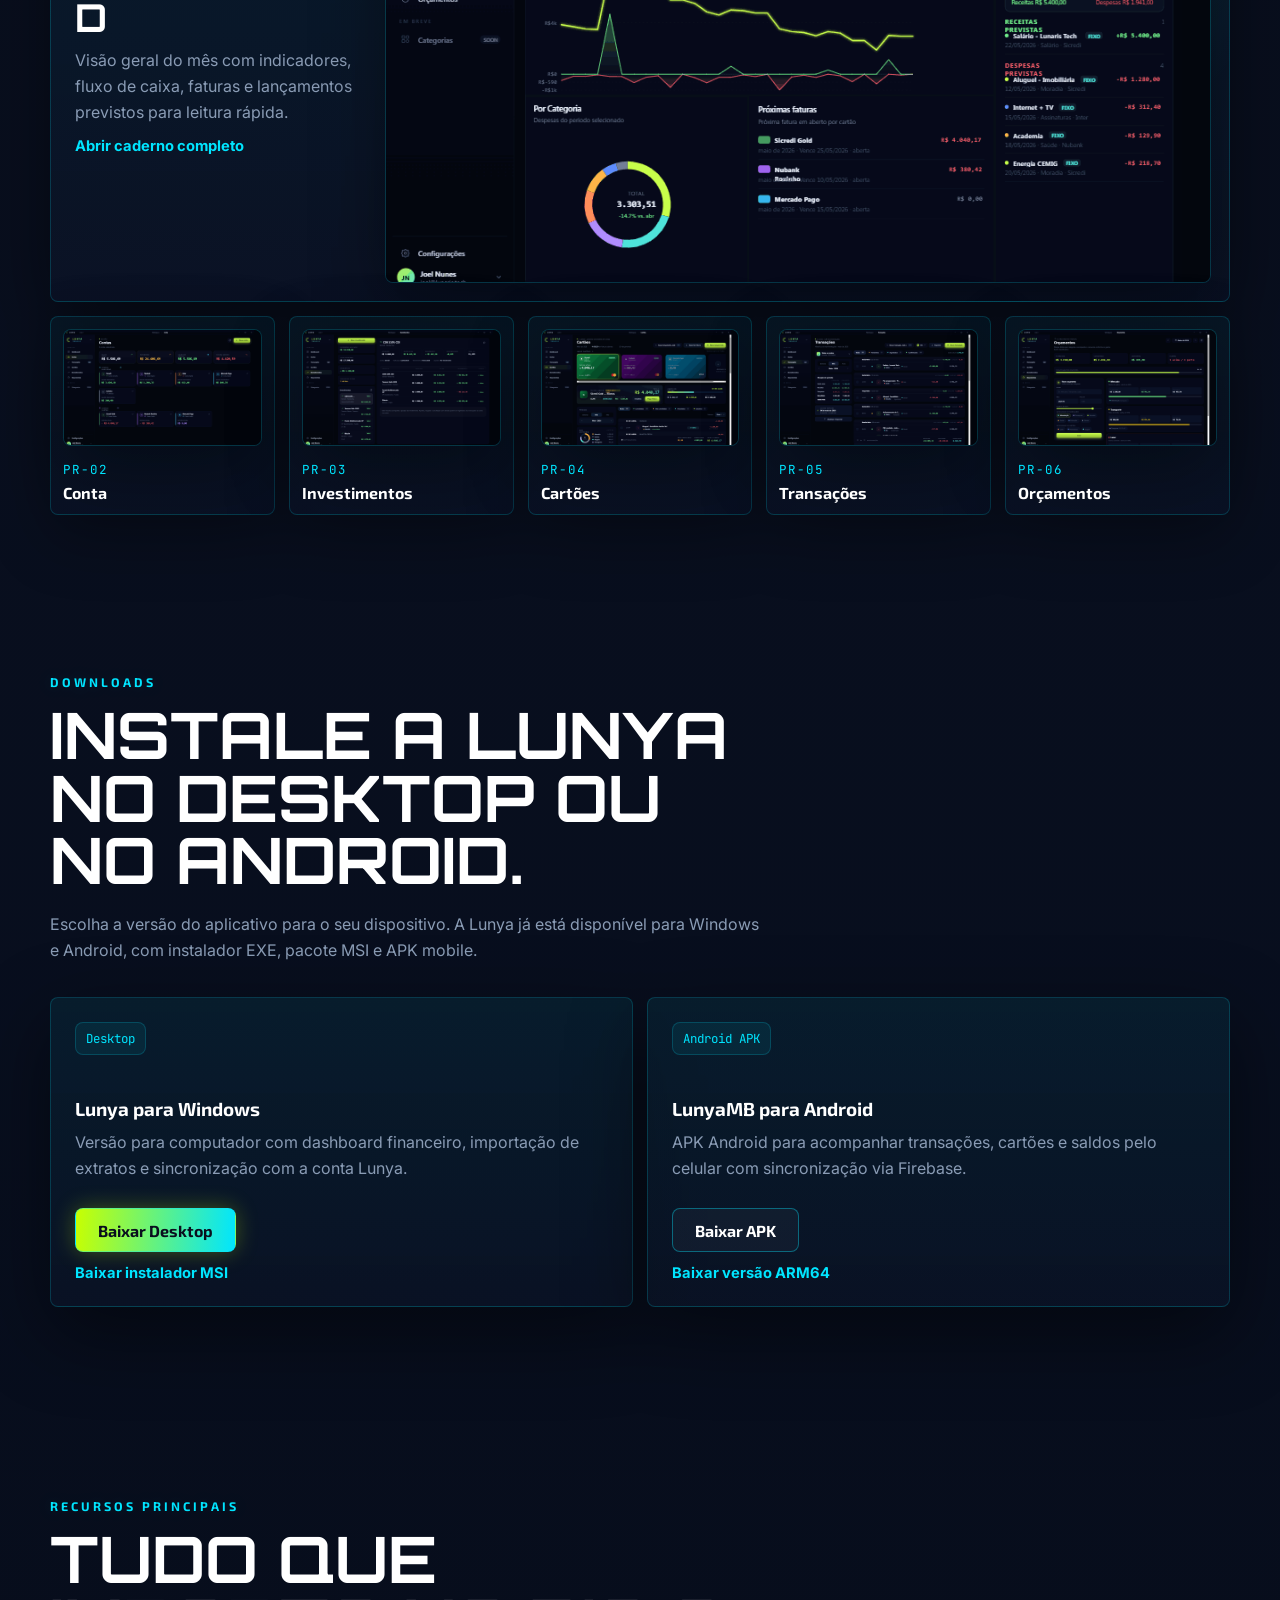
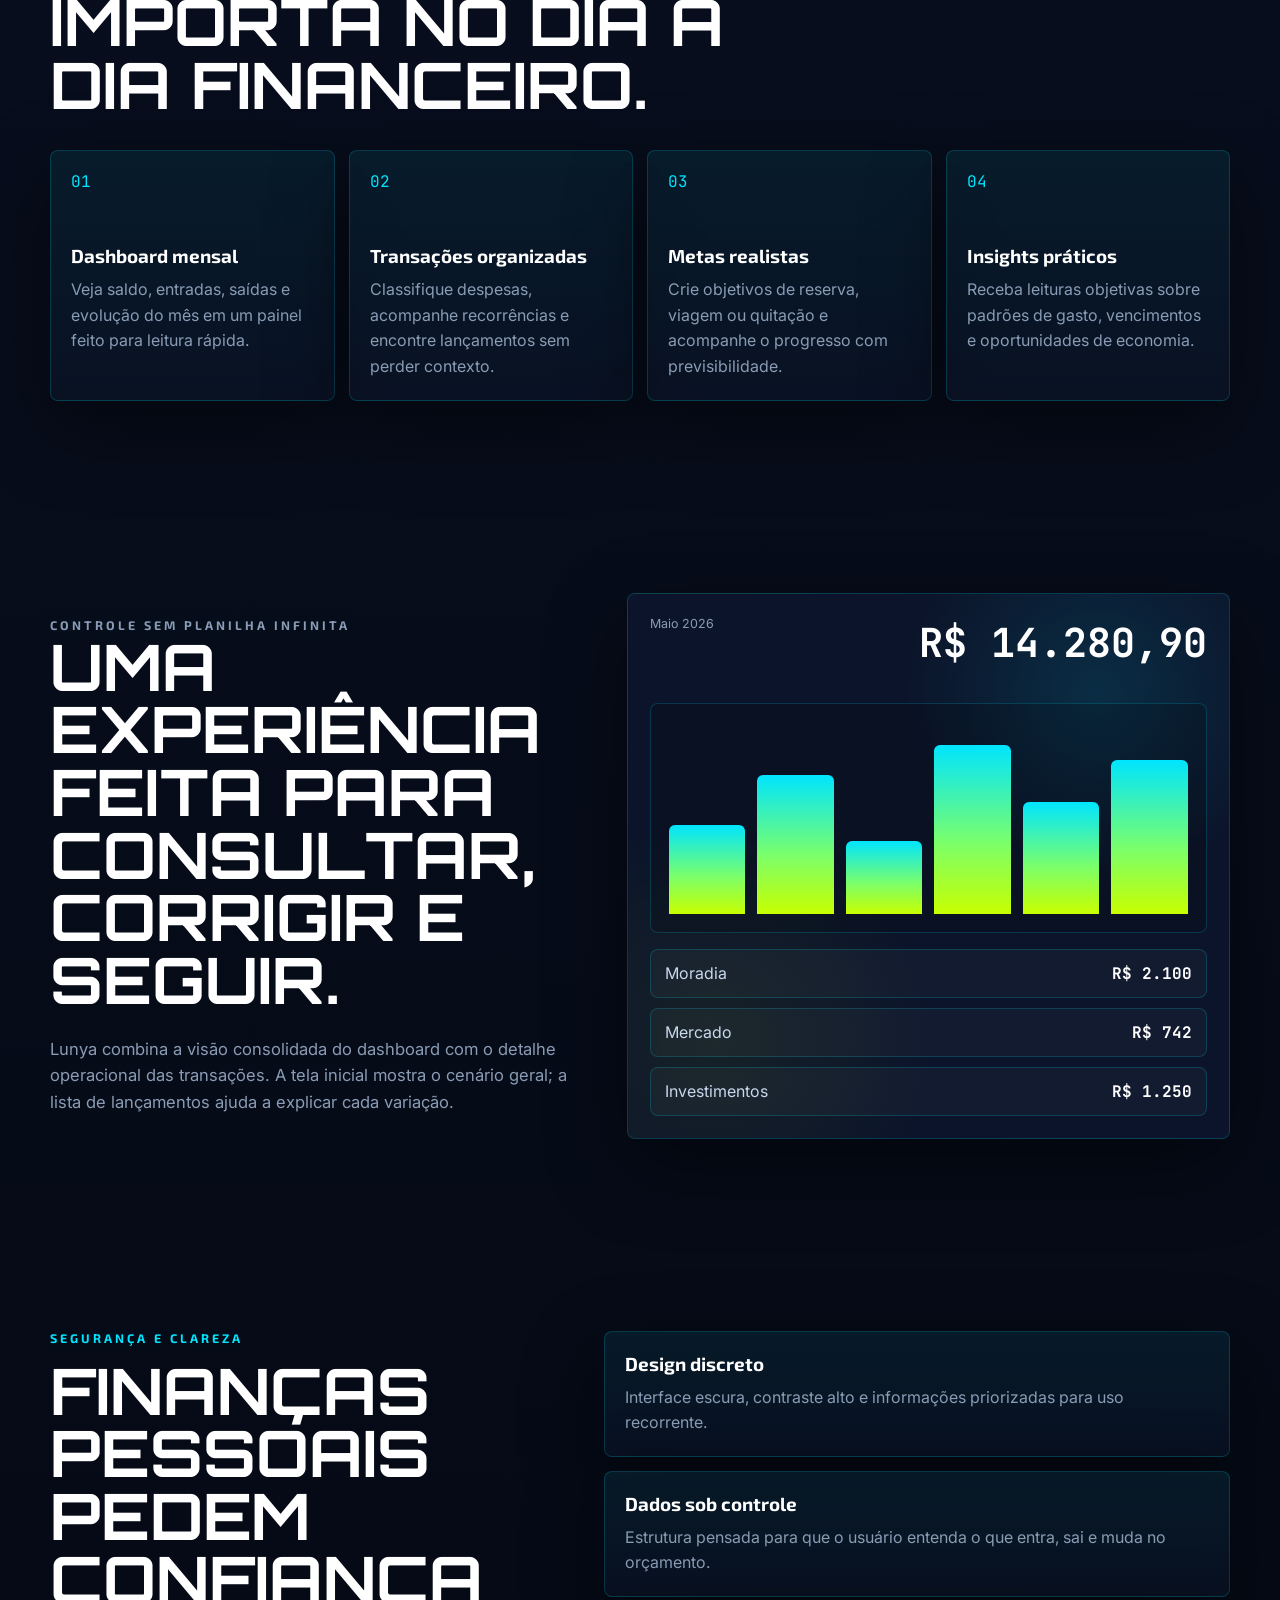
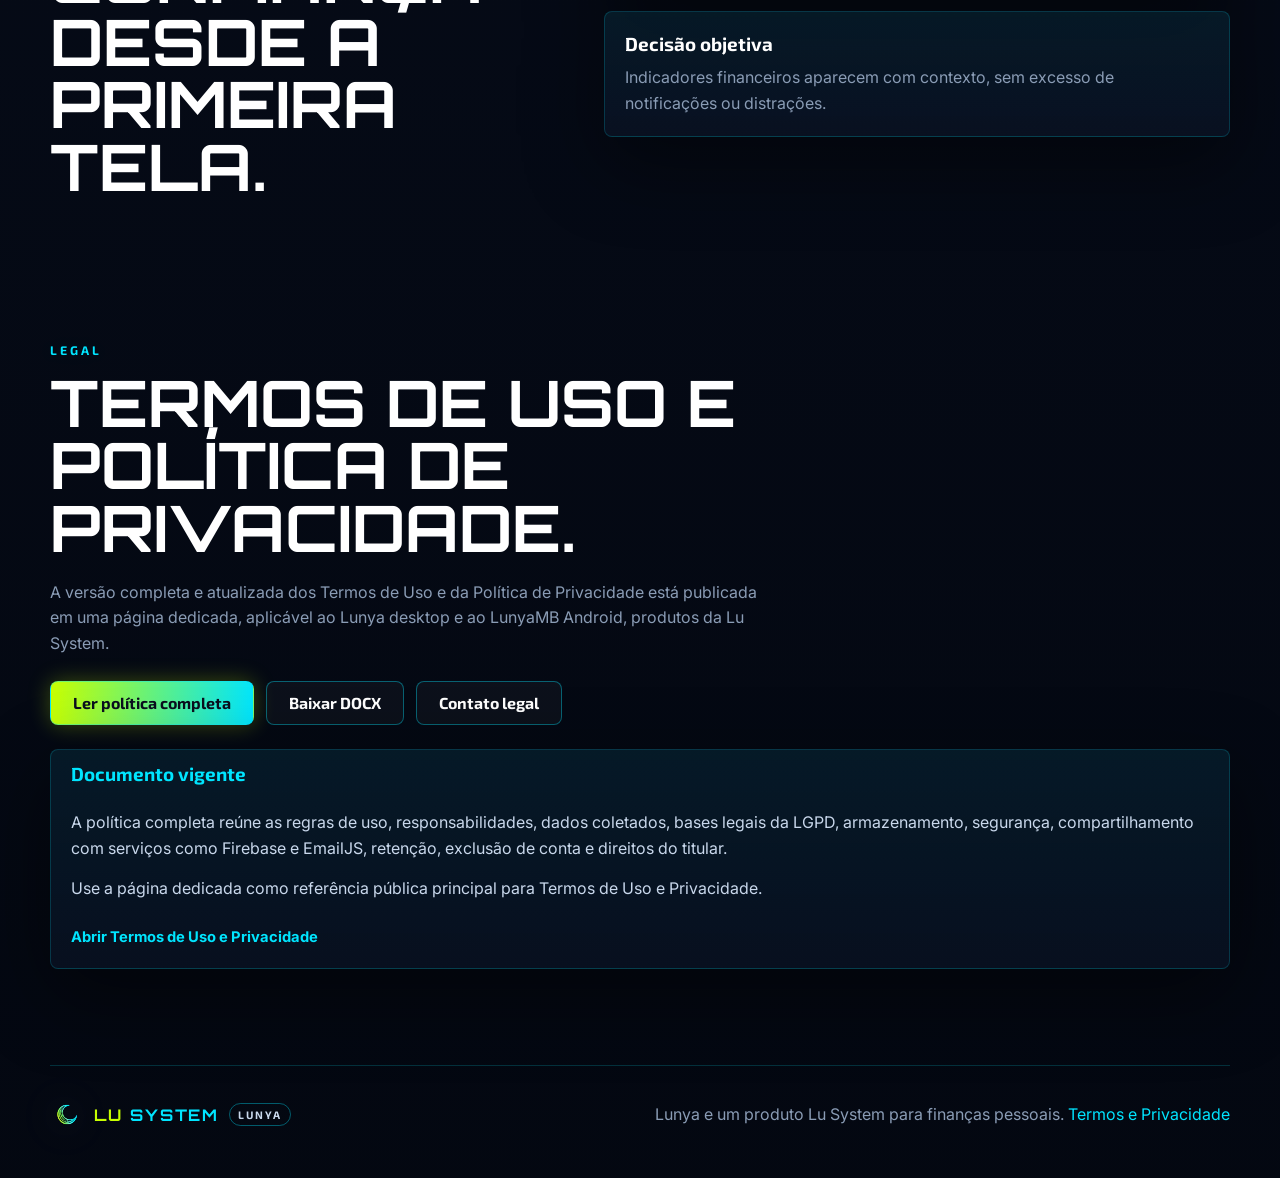
==== commit be030ba3: "Integrate desktop screens notebook" ====
--- a/index.html
+++ b/index.html
@@ -20,6 +20,7 @@
     </a>
     <nav class="nav" aria-label="Navegacao principal">
       <a href="#recursos">Recursos</a>
+      <a href="#telas">Telas</a>
       <a href="#controle">Controle</a>
       <a href="#seguranca">Segurança</a>
       <a href="#downloads">Downloads</a>
@@ -88,6 +89,49 @@
       <span>Alertas úteis</span>
     </section>
 
+    <section class="section desktop-screens" id="telas" aria-labelledby="telas-title">
+      <div class="section-heading">
+        <p class="eyebrow">Versão desktop</p>
+        <h2 id="telas-title">O caderno de telas agora está no site.</h2>
+        <p>Veja as principais telas da Lunya para desktop: dashboard, conta, investimentos, cartões, transações e orçamentos. As pranchas completas continuam disponíveis em uma página dedicada.</p>
+      </div>
+
+      <div class="screen-showcase">
+        <article class="screen-feature">
+          <div class="screen-feature-copy">
+            <span class="screen-code">PR-01</span>
+            <h3>Dashboard</h3>
+            <p>Visão geral do mês com indicadores, fluxo de caixa, faturas e lançamentos previstos para leitura rápida.</p>
+            <a class="download-alt" href="caderno_features/Lunya%20-%20Caderno%20de%20Telas.html">Abrir caderno completo</a>
+          </div>
+          <img src="caderno_features/plates/dashboard.png" alt="Tela desktop Lunya: dashboard financeiro"/>
+        </article>
+
+        <div class="screen-grid" aria-label="Telas desktop da Lunya">
+          <article class="desktop-screen-card">
+            <img src="caderno_features/plates/conta.png" alt="Tela desktop Lunya: conta e patrimônio"/>
+            <div><span>PR-02</span><h3>Conta</h3></div>
+          </article>
+          <article class="desktop-screen-card">
+            <img src="caderno_features/plates/investimentos.png" alt="Tela desktop Lunya: investimentos"/>
+            <div><span>PR-03</span><h3>Investimentos</h3></div>
+          </article>
+          <article class="desktop-screen-card">
+            <img src="caderno_features/plates/cartoes.png" alt="Tela desktop Lunya: cartões e faturas"/>
+            <div><span>PR-04</span><h3>Cartões</h3></div>
+          </article>
+          <article class="desktop-screen-card">
+            <img src="caderno_features/plates/transacoes.png" alt="Tela desktop Lunya: transações"/>
+            <div><span>PR-05</span><h3>Transações</h3></div>
+          </article>
+          <article class="desktop-screen-card">
+            <img src="caderno_features/plates/orcamentos.png" alt="Tela desktop Lunya: orçamentos"/>
+            <div><span>PR-06</span><h3>Orçamentos</h3></div>
+          </article>
+        </div>
+      </div>
+    </section>
+
     <section class="section downloads" id="downloads" aria-labelledby="downloads-title">
       <div class="section-heading">
         <p class="eyebrow">Downloads</p>
--- a/lunya-page.css
+++ b/lunya-page.css
@@ -1,17 +1,17 @@
 :root {
-  --bg-0: #050812;
-  --bg-1: #091326;
-  --bg-2: #111c36;
-  --panel: rgba(13, 22, 42, 0.74);
-  --panel-solid: #0b1428;
-  --line: rgba(174, 187, 208, 0.18);
-  --line-strong: rgba(0, 229, 255, 0.28);
+  --bg-0: #0A0F1E;
+  --bg-1: #0D1830;
+  --bg-2: #132040;
+  --panel: rgba(13, 24, 48, 0.78);
+  --panel-solid: #0D1830;
+  --line: rgba(0, 229, 255, 0.18);
+  --line-strong: rgba(0, 229, 255, 0.38);
   --text: #ffffff;
-  --muted: #d8e2f0;
-  --soft: #9aa9bd;
-  --moon: #eef6ff;
-  --moon-dust: #aebbd0;
-  --lunar-shadow: #182238;
+  --muted: #c9d8ec;
+  --soft: #8A9CB5;
+  --moon: #e9f7ff;
+  --moon-dust: #91b3d3;
+  --lunar-shadow: #132040;
   --lime: #C8FF00;
   --cyan: #00E5FF;
   --green: #7BFF6A;
@@ -107,10 +107,11 @@
   font-family: var(--font-body);
   color: var(--text);
   background:
-    radial-gradient(42rem 42rem at 78% 4%, rgba(238, 246, 255, 0.16), rgba(0, 229, 255, 0.08) 33%, transparent 68%),
-    radial-gradient(70rem 44rem at 12% 20%, rgba(17, 28, 54, 0.72), transparent 64%),
-    radial-gradient(52rem 38rem at 72% 82%, rgba(200, 255, 0, 0.055), transparent 66%),
-    linear-gradient(180deg, var(--bg-0), #071021 48%, #03050c);
+    radial-gradient(70rem 42rem at 76% 12%, rgba(0, 146, 210, 0.22), rgba(0, 229, 255, 0.08) 36%, transparent 70%),
+    radial-gradient(54rem 36rem at 18% 16%, rgba(19, 32, 64, 0.76), transparent 64%),
+    linear-gradient(180deg, rgba(10, 15, 30, 0.68), rgba(7, 14, 30, 0.76) 46%, rgba(3, 7, 16, 0.92)),
+    url("book_identidade/assets/deep-space-background.png") center top / cover fixed,
+    #0A0F1E;
   overflow-x: hidden;
 }
 
@@ -120,12 +121,12 @@
   inset: 0;
   pointer-events: none;
   background-image:
-    radial-gradient(circle, rgba(255, 255, 255, 0.78) 0 1px, transparent 1.6px),
-    radial-gradient(circle, rgba(174, 187, 208, 0.45) 0 1px, transparent 1.5px),
-    radial-gradient(circle, rgba(0, 229, 255, 0.28) 0 1px, transparent 1.6px);
+    radial-gradient(circle, rgba(255, 255, 255, 0.52) 0 1px, transparent 1.6px),
+    radial-gradient(circle, rgba(0, 140, 255, 0.44) 0 1px, transparent 1.5px),
+    radial-gradient(circle, rgba(0, 229, 255, 0.32) 0 1px, transparent 1.6px);
   background-position: 24px 18px, 96px 122px, 176px 64px;
   background-size: 164px 188px, 232px 254px, 308px 336px;
-  opacity: 0.42;
+  opacity: 0.32;
   mask-image: linear-gradient(to bottom, rgba(0, 0, 0, 0.9), transparent 78%);
   z-index: 0;
   animation: star-drift 42s linear infinite;
@@ -141,10 +142,10 @@
   border-radius: 50%;
   pointer-events: none;
   background:
-    radial-gradient(circle at 36% 34%, rgba(255, 255, 255, 0.78), rgba(238, 246, 255, 0.28) 18%, rgba(174, 187, 208, 0.1) 42%, transparent 70%),
-    radial-gradient(circle at 66% 40%, rgba(5, 8, 18, 0.82), transparent 38%);
-  box-shadow: 0 0 80px rgba(238, 246, 255, 0.08), 0 0 140px rgba(0, 229, 255, 0.06);
-  opacity: 0.2;
+    radial-gradient(circle at 36% 34%, rgba(170, 229, 255, 0.34), rgba(0, 160, 225, 0.18) 24%, rgba(13, 24, 48, 0.12) 48%, transparent 74%),
+    radial-gradient(circle at 66% 40%, rgba(10, 15, 30, 0.78), transparent 38%);
+  box-shadow: 0 0 90px rgba(0, 160, 225, 0.14), 0 0 150px rgba(0, 229, 255, 0.08);
+  opacity: 0.34;
   z-index: 0;
   animation: lunar-breathe 12s ease-in-out infinite;
 }
@@ -176,7 +177,7 @@
   border-radius: 0;
   border-left: 0;
   border-right: 0;
-  background: rgba(5, 8, 18, 0.78);
+  background: rgba(10, 15, 30, 0.82);
   backdrop-filter: blur(18px);
   box-shadow: 0 16px 38px rgba(0, 0, 0, 0.24);
 }
@@ -258,8 +259,8 @@
 .header-cta {
   padding: 0 16px;
   color: var(--bg-0);
-  background: linear-gradient(96deg, var(--moon), var(--lime) 55%, var(--cyan));
-  box-shadow: 0 0 18px rgba(238, 246, 255, 0.22), var(--glow-lime);
+  background: linear-gradient(96deg, var(--lime), var(--cyan));
+  box-shadow: 0 0 18px rgba(0, 229, 255, 0.2), var(--glow-lime);
 }
 
 .hero {
@@ -284,11 +285,11 @@
   border: 1px solid rgba(238, 246, 255, 0.16);
   border-radius: 50%;
   background:
-    radial-gradient(circle at 38% 38%, rgba(238, 246, 255, 0.12), transparent 18%),
-    radial-gradient(circle at 58% 62%, rgba(174, 187, 208, 0.08), transparent 10%),
-    radial-gradient(circle at 34% 70%, rgba(174, 187, 208, 0.06), transparent 8%);
-  box-shadow: inset -38px -42px 70px rgba(3, 5, 12, 0.6), 0 0 80px rgba(0, 229, 255, 0.06);
-  opacity: 0.52;
+    radial-gradient(circle at 38% 38%, rgba(0, 229, 255, 0.16), transparent 18%),
+    radial-gradient(circle at 58% 62%, rgba(19, 32, 64, 0.22), transparent 12%),
+    radial-gradient(circle at 34% 70%, rgba(0, 146, 210, 0.14), transparent 9%);
+  box-shadow: inset -38px -42px 70px rgba(3, 8, 18, 0.64), 0 0 90px rgba(0, 146, 210, 0.12);
+  opacity: 0.56;
   pointer-events: none;
 }
 
@@ -304,7 +305,7 @@
   font-weight: 700;
   letter-spacing: 0.24em;
   text-transform: uppercase;
-  color: var(--moon);
+  color: var(--cyan);
   text-shadow: 0 0 18px rgba(0, 229, 255, 0.16);
 }
 
@@ -345,7 +346,7 @@
   letter-spacing: 0;
   white-space: nowrap;
   text-transform: uppercase;
-  background: linear-gradient(94deg, var(--moon) 0%, var(--lime) 38%, var(--cyan) 86%);
+  background: linear-gradient(94deg, var(--lime) 0%, var(--green) 36%, var(--cyan) 88%);
   -webkit-background-clip: text;
   background-clip: text;
   color: transparent;
@@ -376,7 +377,7 @@
 
 .primary-button {
   color: var(--bg-0);
-  background: linear-gradient(95deg, var(--moon), var(--lime) 52%, var(--cyan));
+  background: linear-gradient(95deg, var(--lime), var(--cyan));
   box-shadow: var(--glow-lime);
 }
 
@@ -403,8 +404,8 @@
 .floating-panel {
   border: 1px solid var(--line);
   background:
-    linear-gradient(180deg, rgba(238, 246, 255, 0.06), rgba(174, 187, 208, 0.025)),
-    rgba(5, 8, 18, 0.32);
+    linear-gradient(180deg, rgba(0, 229, 255, 0.065), rgba(19, 32, 64, 0.2)),
+    rgba(10, 15, 30, 0.48);
   box-shadow: var(--shadow);
   transition: transform 220ms ease, border-color 220ms ease, background-color 220ms ease, box-shadow 220ms ease;
 }
@@ -450,8 +451,8 @@
   aspect-ratio: 1;
   border-radius: 50%;
   background:
-    radial-gradient(circle, rgba(238, 246, 255, 0.13), transparent 28%),
-    conic-gradient(from 225deg, rgba(0, 229, 255, 0.22), transparent 28%, rgba(200, 255, 0, 0.16), transparent 58%, rgba(238, 246, 255, 0.12));
+    radial-gradient(circle, rgba(0, 229, 255, 0.17), transparent 29%),
+    conic-gradient(from 225deg, rgba(0, 146, 210, 0.3), transparent 28%, rgba(200, 255, 0, 0.14), transparent 58%, rgba(0, 229, 255, 0.14));
   filter: blur(10px);
   opacity: 0.66;
   pointer-events: none;
@@ -462,8 +463,8 @@
   position: absolute;
   width: min(74%, 500px);
   height: auto;
-  opacity: 0.24;
-  filter: drop-shadow(0 0 62px rgba(238, 246, 255, 0.2)) drop-shadow(0 0 80px rgba(0, 229, 255, 0.12));
+  opacity: 0.28;
+  filter: drop-shadow(0 0 62px rgba(0, 229, 255, 0.18)) drop-shadow(0 0 90px rgba(0, 146, 210, 0.16));
   pointer-events: none;
   animation: lunar-float 9s ease-in-out infinite;
 }
@@ -537,9 +538,9 @@
   padding: 82px 22px 0;
   border-radius: 26px;
   background:
-    radial-gradient(circle at 62% 18%, rgba(238, 246, 255, 0.18), transparent 16%),
-    radial-gradient(120% 80% at 70% 10%, #10243a, #071021 58%, #05080f),
-    linear-gradient(180deg, rgba(0, 229, 255, 0.06), rgba(200, 255, 0, 0.035));
+    radial-gradient(circle at 62% 18%, rgba(0, 229, 255, 0.18), transparent 16%),
+    radial-gradient(120% 80% at 70% 10%, #143057, #0D1830 58%, #0A0F1E),
+    linear-gradient(180deg, rgba(0, 229, 255, 0.075), rgba(200, 255, 0, 0.032));
   overflow: hidden;
 }
 
@@ -575,7 +576,7 @@
   font-weight: 800;
   letter-spacing: 0.18em;
   text-transform: uppercase;
-  background: linear-gradient(94deg, var(--moon), var(--lime), var(--cyan));
+  background: linear-gradient(94deg, var(--lime), var(--green), var(--cyan));
   -webkit-background-clip: text;
   background-clip: text;
   color: transparent;
@@ -767,8 +768,8 @@
   border-radius: 8px;
   font-family: "JetBrains Mono", monospace;
   font-size: 0.78rem;
-  color: var(--moon);
-  background: rgba(238, 246, 255, 0.055);
+  color: var(--cyan);
+  background: rgba(0, 229, 255, 0.07);
 }
 
 .download-card p {
@@ -786,11 +787,113 @@
   font-weight: 700;
 }
 
+.desktop-screens {
+  padding-bottom: 64px;
+}
+
+.screen-showcase {
+  display: grid;
+  gap: 14px;
+}
+
+.screen-feature {
+  display: grid;
+  grid-template-columns: minmax(240px, 0.36fr) minmax(0, 1fr);
+  gap: 18px;
+  align-items: stretch;
+  padding: 18px;
+  border: 1px solid var(--line);
+  border-radius: 8px;
+  background:
+    radial-gradient(circle at 82% 18%, rgba(0, 229, 255, 0.12), transparent 18rem),
+    linear-gradient(180deg, rgba(0, 229, 255, 0.065), rgba(19, 32, 64, 0.2)),
+    rgba(10, 15, 30, 0.5);
+  box-shadow: var(--shadow);
+  overflow: hidden;
+}
+
+.screen-feature-copy {
+  display: flex;
+  min-width: 0;
+  flex-direction: column;
+  justify-content: center;
+  padding: 10px 6px;
+}
+
+.screen-code,
+.desktop-screen-card span {
+  font-family: "JetBrains Mono", monospace;
+  color: var(--cyan);
+  font-size: 0.78rem;
+  letter-spacing: 0.16em;
+}
+
+.screen-feature h3 {
+  margin: 16px 0 12px;
+  font-family: var(--font-display);
+  font-size: clamp(1.55rem, 3vw, 2.55rem);
+  line-height: 1;
+  text-transform: uppercase;
+}
+
+.screen-feature p {
+  margin: 0;
+  color: var(--soft);
+  line-height: 1.6;
+}
+
+.screen-feature img,
+.desktop-screen-card img {
+  display: block;
+  width: 100%;
+  height: auto;
+  border: 1px solid var(--line);
+  border-radius: 8px;
+  background: rgba(0, 0, 0, 0.18);
+  box-shadow: 0 24px 70px rgba(0, 0, 0, 0.38);
+}
+
+.screen-feature img {
+  align-self: center;
+}
+
+.screen-grid {
+  display: grid;
+  grid-template-columns: repeat(5, minmax(0, 1fr));
+  gap: 14px;
+}
+
+.desktop-screen-card {
+  display: grid;
+  gap: 12px;
+  min-width: 0;
+  padding: 12px;
+  border: 1px solid var(--line);
+  border-radius: 8px;
+  background:
+    linear-gradient(180deg, rgba(0, 229, 255, 0.045), rgba(19, 32, 64, 0.18)),
+    rgba(10, 15, 30, 0.46);
+  box-shadow: 0 22px 62px rgba(0, 0, 0, 0.32);
+  transition: transform 220ms ease, border-color 220ms ease, box-shadow 220ms ease;
+}
+
+.desktop-screen-card:hover,
+.screen-feature:hover {
+  transform: translateY(-4px);
+  border-color: var(--line-strong);
+  box-shadow: 0 30px 90px rgba(0, 0, 0, 0.48), 0 0 28px rgba(238, 246, 255, 0.05);
+}
+
+.desktop-screen-card h3 {
+  margin: 5px 0 0;
+  font-size: 1rem;
+}
+
 .feature-icon {
   display: inline-flex;
   margin-bottom: 52px;
   font-family: "JetBrains Mono", monospace;
-  color: var(--moon);
+  color: var(--cyan);
 }
 
 .feature-card p,
@@ -819,8 +922,8 @@
   padding: 22px;
   border-radius: 8px;
   background:
-    radial-gradient(circle at 78% 18%, rgba(238, 246, 255, 0.12), transparent 12rem),
-    radial-gradient(circle at 14% 82%, rgba(0, 229, 255, 0.08), transparent 14rem),
+    radial-gradient(circle at 78% 18%, rgba(0, 229, 255, 0.12), transparent 12rem),
+    radial-gradient(circle at 14% 82%, rgba(200, 255, 0, 0.06), transparent 14rem),
     var(--panel);
 }
 
@@ -853,7 +956,7 @@
   display: block;
   min-height: 36px;
   border-radius: 6px 6px 0 0;
-  background: linear-gradient(180deg, var(--moon), var(--cyan) 48%, var(--green));
+  background: linear-gradient(180deg, var(--cyan), var(--green) 58%, var(--lime));
   transform-origin: bottom;
   transition: filter 180ms ease, transform 180ms ease;
 }
@@ -954,7 +1057,7 @@
 
 .legal-doc h3 {
   margin-top: 12px;
-  color: var(--moon);
+  color: var(--cyan);
 }
 
 .legal-doc p {
@@ -1001,6 +1104,14 @@
     grid-template-columns: 1fr;
   }
 
+  .screen-feature {
+    grid-template-columns: 1fr;
+  }
+
+  .screen-grid {
+    grid-template-columns: repeat(2, minmax(0, 1fr));
+  }
+
   .ticker {
     grid-template-columns: repeat(2, minmax(0, 1fr));
   }
@@ -1049,6 +1160,7 @@
 
   .hero-metrics,
   .feature-grid,
+  .screen-grid,
   .download-grid,
   .ticker {
     grid-template-columns: 1fr;
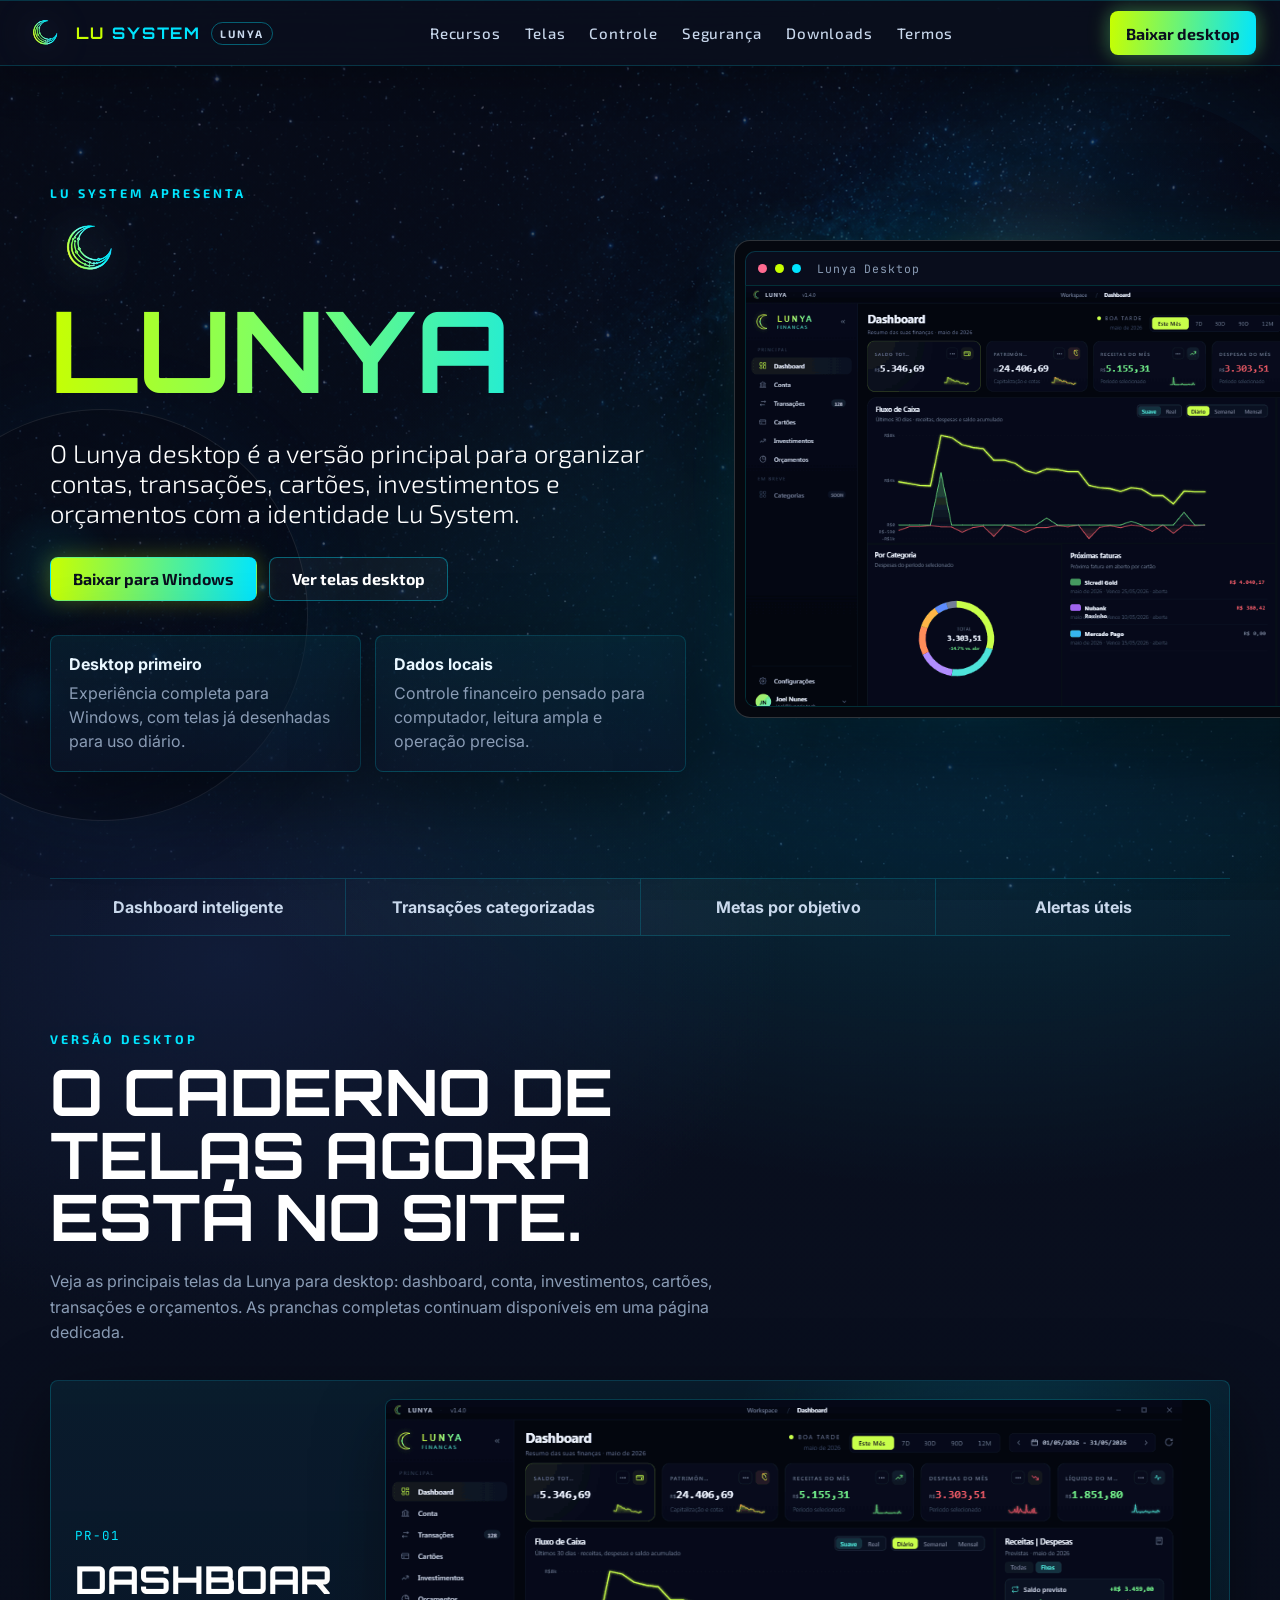
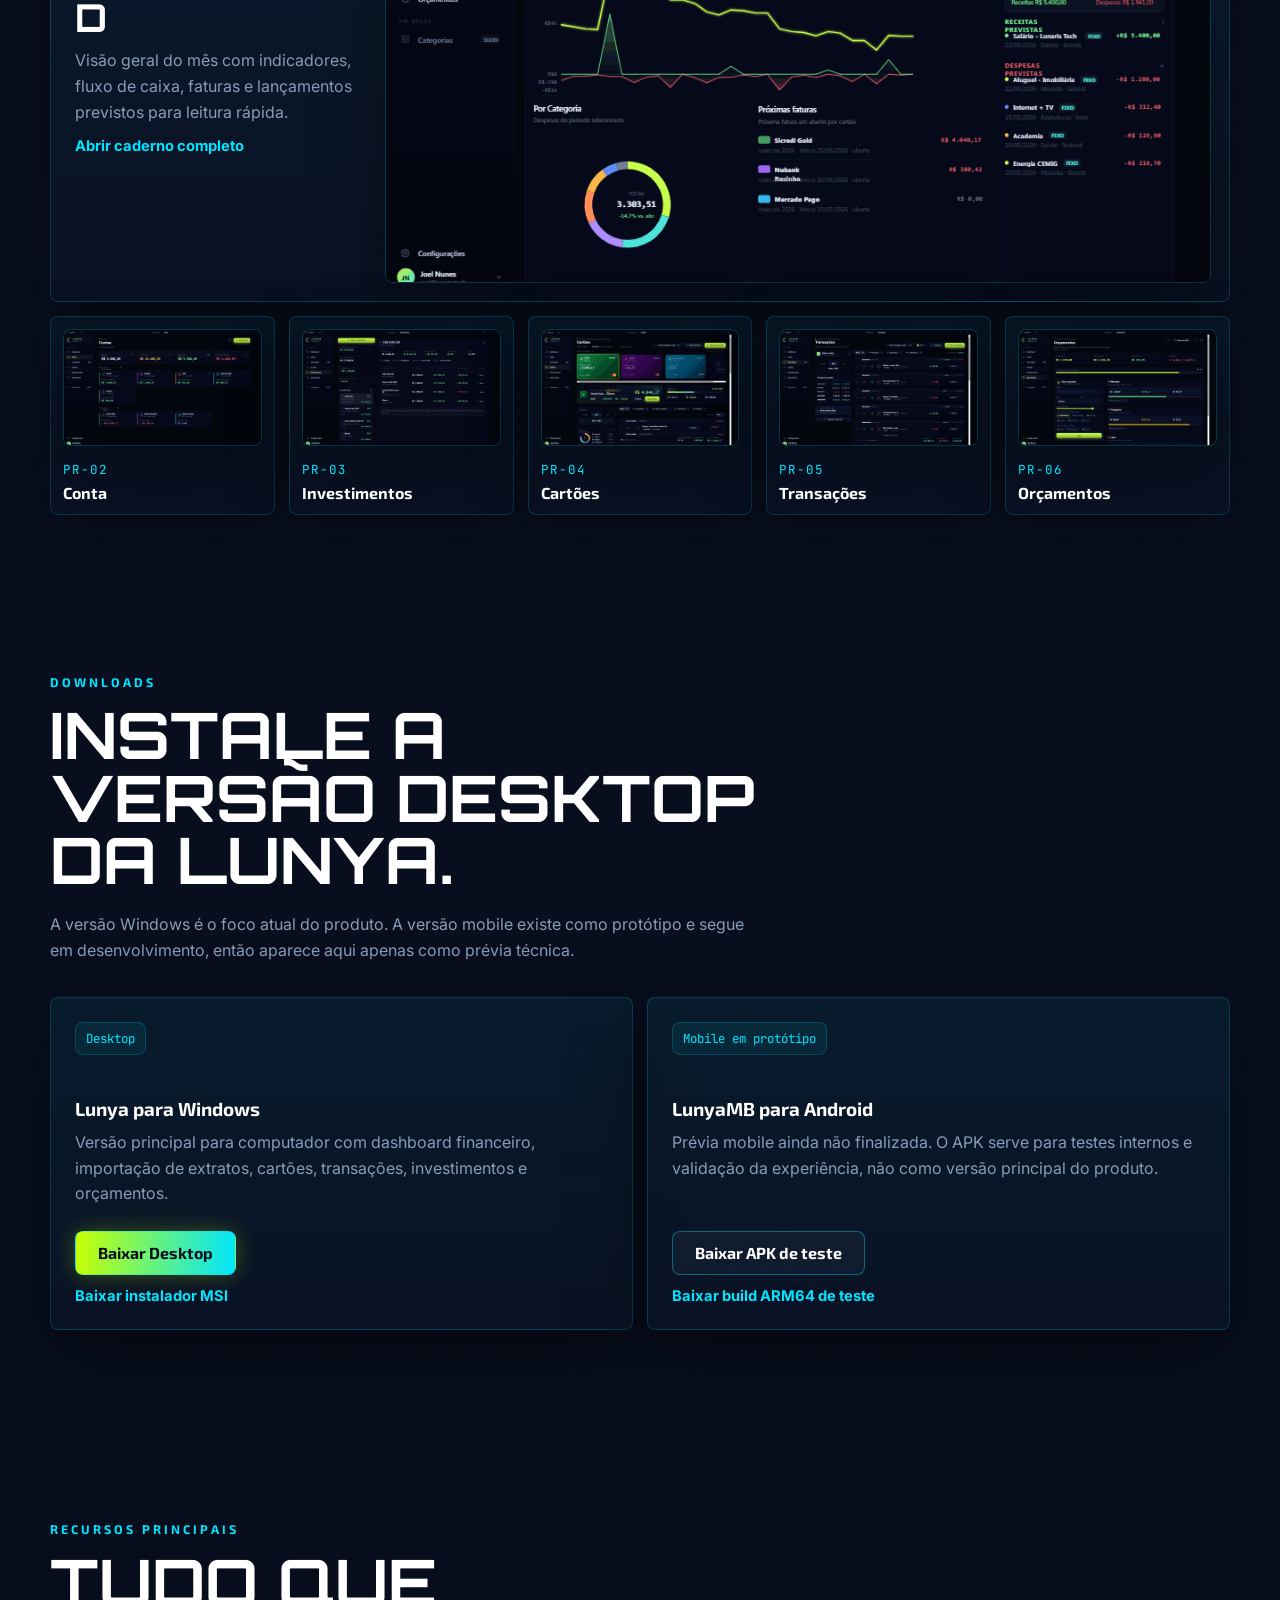
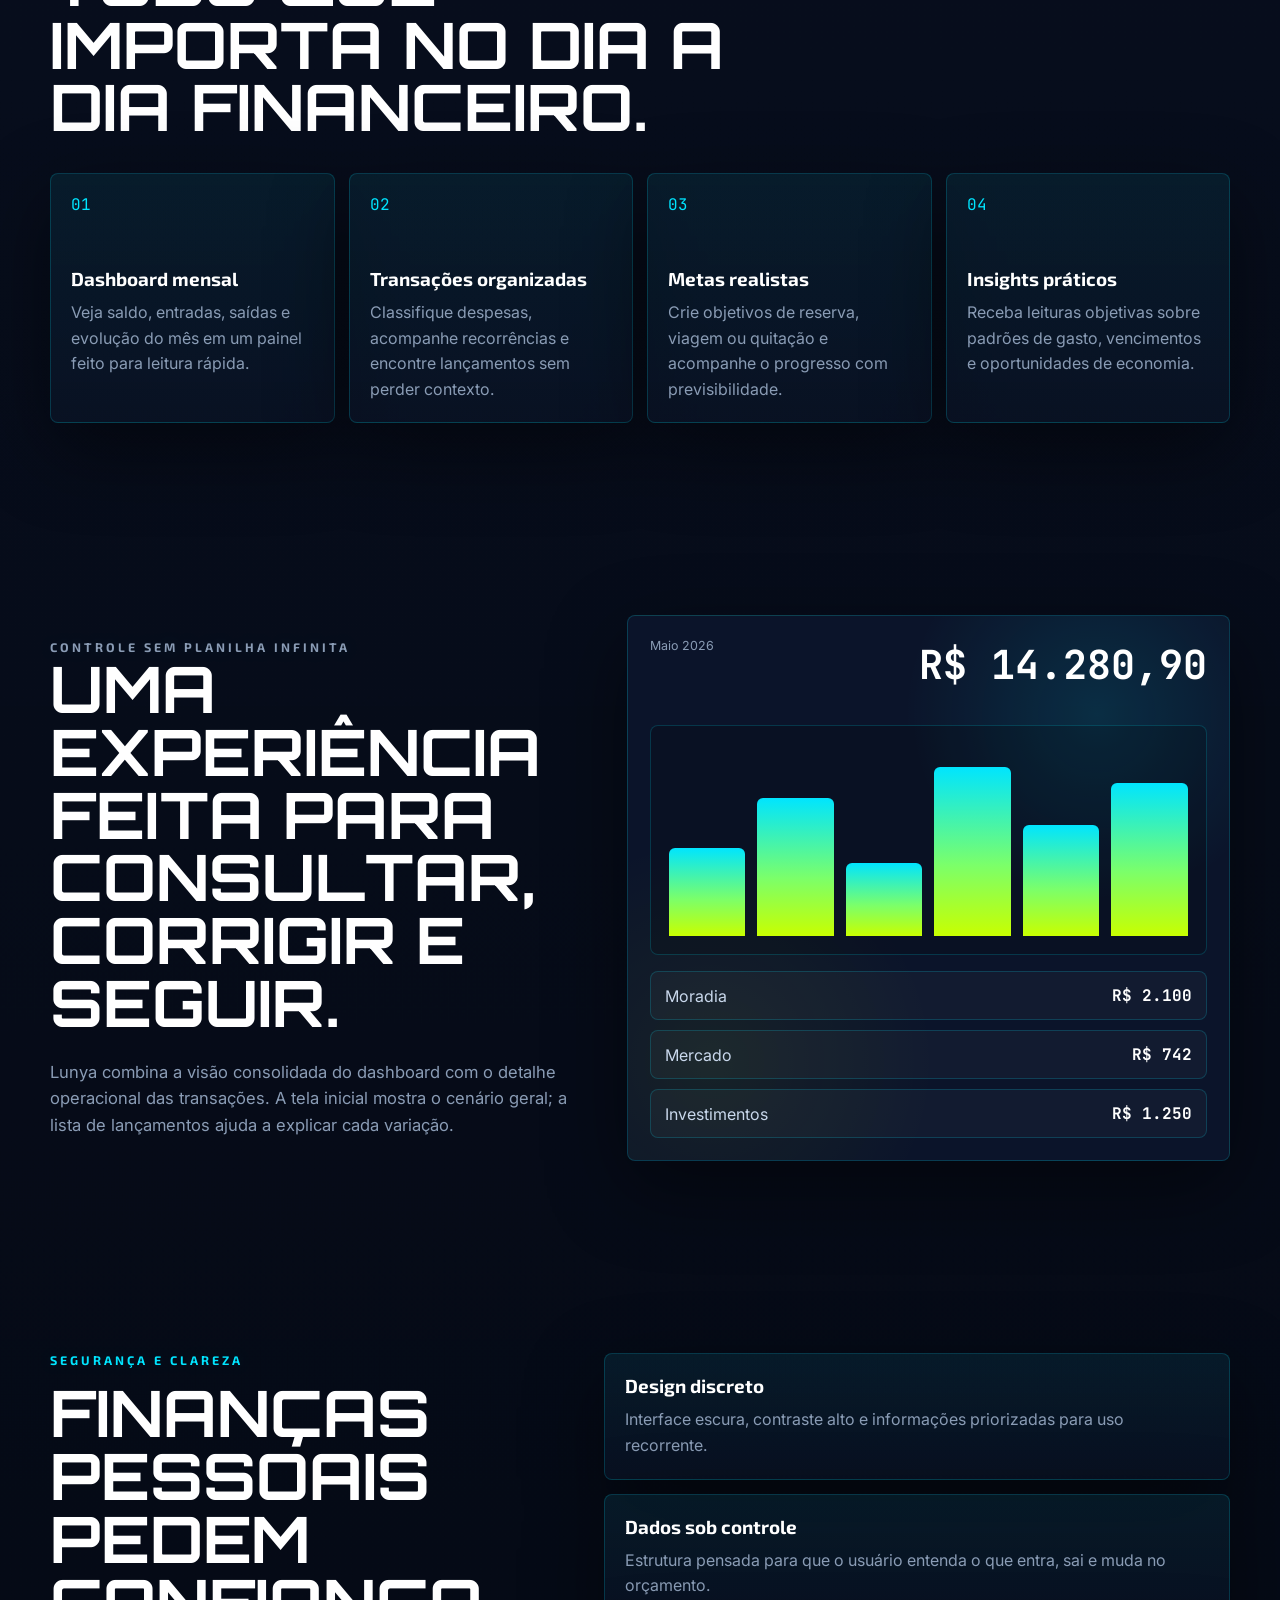
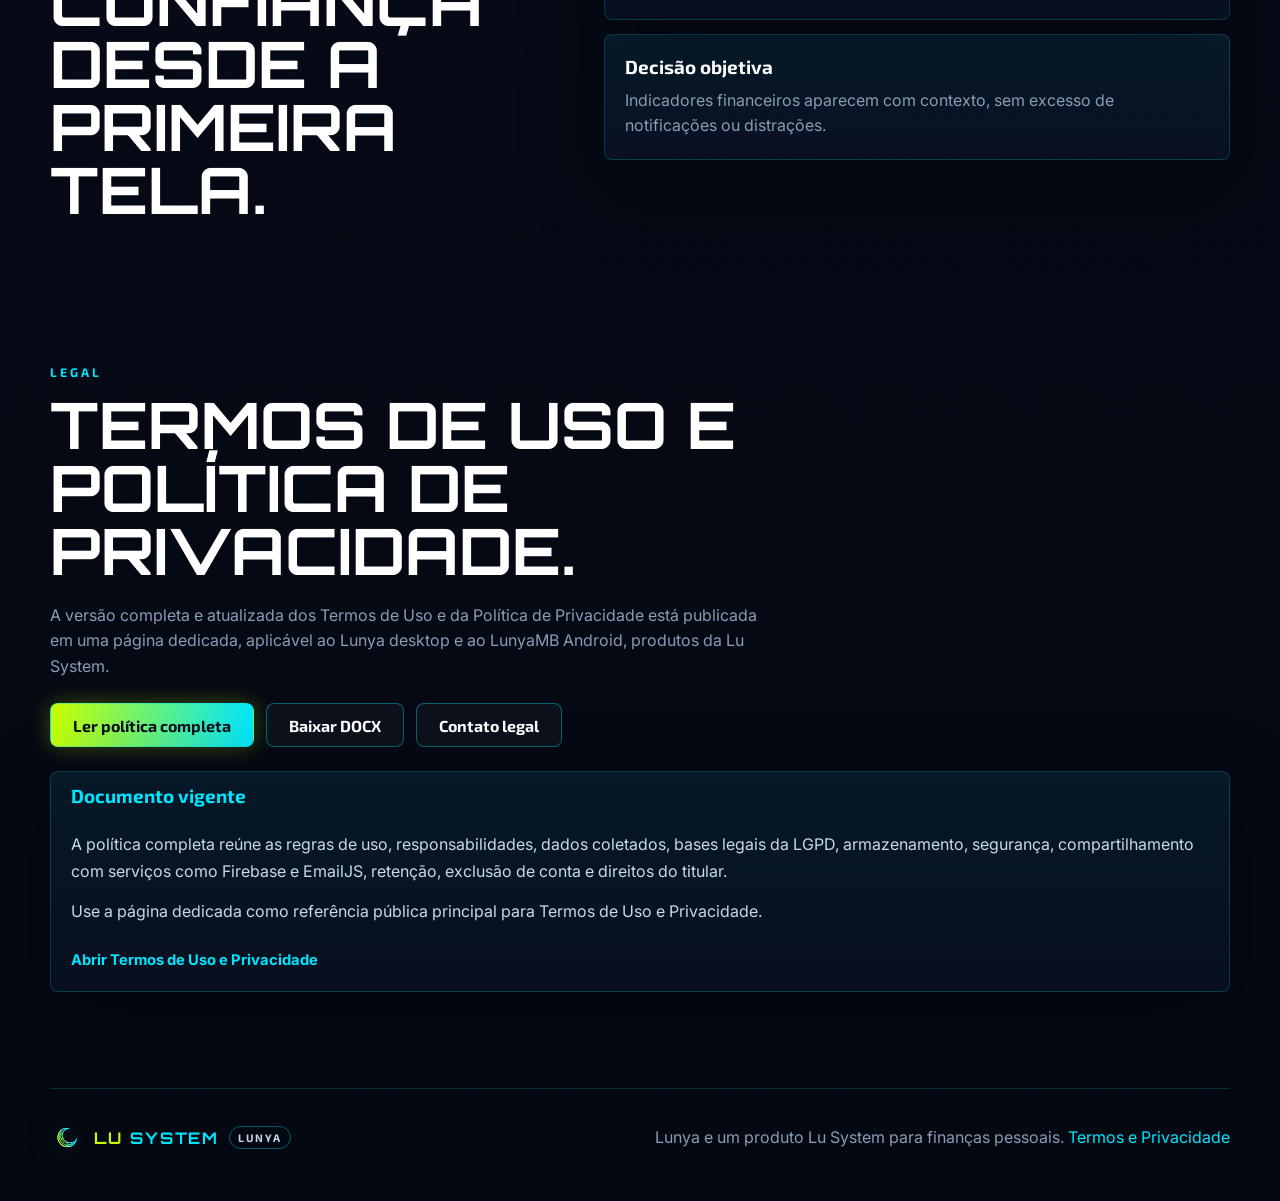
==== commit 642db8b2: "Highlight desktop version" ====
--- a/index.html
+++ b/index.html
@@ -26,7 +26,7 @@
       <a href="#downloads">Downloads</a>
       <a href="#termos">Termos</a>
     </nav>
-    <a class="header-cta" href="#downloads">Baixar app</a>
+    <a class="header-cta" href="#downloads">Baixar desktop</a>
   </header>
 
   <main id="top">
@@ -37,47 +37,39 @@
           <img src="book_identidade/assets/lu-moon.svg" alt="" width="92" height="92"/>
         </div>
         <h1 id="hero-title">Lunya</h1>
-        <p class="hero-lead">Finanças pessoais com a identidade Lu System: tecnologia inteligente para acompanhar seu dinheiro, entender seus hábitos e decidir com menos ruído.</p>
+        <p class="hero-lead">O Lunya desktop é a versão principal para organizar contas, transações, cartões, investimentos e orçamentos com a identidade Lu System.</p>
         <div class="hero-actions">
-          <a class="primary-button" href="#downloads">Baixar versões</a>
-          <a class="secondary-button" href="#recursos">Ver recursos</a>
+          <a class="primary-button" href="#downloads">Baixar para Windows</a>
+          <a class="secondary-button" href="#telas">Ver telas desktop</a>
         </div>
         <dl class="hero-metrics" aria-label="Destaques do app">
           <div>
-            <dt>Tempo real</dt>
-            <dd>Saldo, cartões e transações em uma visão única.</dd>
+            <dt>Desktop primeiro</dt>
+            <dd>Experiência completa para Windows, com telas já desenhadas para uso diário.</dd>
           </div>
           <div>
-            <dt>Privacidade</dt>
-            <dd>Dados financeiros tratados como parte central do produto.</dd>
+            <dt>Dados locais</dt>
+            <dd>Controle financeiro pensado para computador, leitura ampla e operação precisa.</dd>
           </div>
         </dl>
       </div>
 
-      <div class="phone-stage" aria-label="Previa visual do aplicativo Lunya">
+      <div class="desktop-stage" aria-label="Prévia visual do Lunya desktop">
         <img class="system-moon" src="book_identidade/assets/lu-moon.svg" alt="Símbolo Lu System"/>
         <div class="orbit-ring"></div>
-        <figure class="phone">
-          <div class="phone-screen" role="img" aria-label="Tela de apresentação da aplicação mobile Lunya com identidade Lu System">
-            <img src="book_identidade/assets/lu-moon.svg" alt=""/>
-            <span class="screen-brand">Lunya</span>
-            <span class="screen-subtitle">Finanças pessoais</span>
-            <div class="screen-card">
-              <span>Saldo mensal</span>
-              <strong>R$ 14.280,90</strong>
-            </div>
-            <div class="screen-nav" aria-hidden="true"><i></i><i></i><i></i><i></i></div>
-          </div>
+        <figure class="desktop-window">
+          <div class="window-bar" aria-hidden="true"><i></i><i></i><i></i><span>Lunya Desktop</span></div>
+          <img src="caderno_features/plates/dashboard.png" alt="Tela do Lunya desktop com dashboard financeiro"/>
         </figure>
         <div class="floating-panel balance-panel">
-          <span>Lunya by Lu System</span>
-          <strong>R$ 8.420</strong>
-          <small>+12% vs. mês anterior</small>
+          <span>Windows</span>
+          <strong>v2.0.0</strong>
+          <small>versão em destaque</small>
         </div>
         <div class="floating-panel card-panel">
-          <span>Cartão</span>
-          <strong>62%</strong>
-          <small>do limite usado</small>
+          <span>Mobile</span>
+          <strong>Protótipo</strong>
+          <small>em desenvolvimento</small>
         </div>
       </div>
     </section>
@@ -135,23 +127,23 @@
     <section class="section downloads" id="downloads" aria-labelledby="downloads-title">
       <div class="section-heading">
         <p class="eyebrow">Downloads</p>
-        <h2 id="downloads-title">Instale a Lunya no desktop ou no Android.</h2>
-        <p>Escolha a versão do aplicativo para o seu dispositivo. A Lunya já está disponível para Windows e Android, com instalador EXE, pacote MSI e APK mobile.</p>
+        <h2 id="downloads-title">Instale a versão desktop da Lunya.</h2>
+        <p>A versão Windows é o foco atual do produto. A versão mobile existe como protótipo e segue em desenvolvimento, então aparece aqui apenas como prévia técnica.</p>
       </div>
       <div class="download-grid">
         <article class="download-card">
           <span class="download-platform">Desktop</span>
           <h3>Lunya para Windows</h3>
-          <p>Versão para computador com dashboard financeiro, importação de extratos e sincronização com a conta Lunya.</p>
+          <p>Versão principal para computador com dashboard financeiro, importação de extratos, cartões, transações, investimentos e orçamentos.</p>
           <a class="primary-button" href="downloads/windows/Lunya_2.0.0_x64-setup.exe" download>Baixar Desktop</a>
           <a class="download-alt" href="downloads/windows/Lunya_2.0.0_x64_en-US.msi" download>Baixar instalador MSI</a>
         </article>
         <article class="download-card">
-          <span class="download-platform">Android APK</span>
+          <span class="download-platform">Mobile em protótipo</span>
           <h3>LunyaMB para Android</h3>
-          <p>APK Android para acompanhar transações, cartões e saldos pelo celular com sincronização via Firebase.</p>
-          <a class="secondary-button" href="downloads/app-release.apk" download>Baixar APK</a>
-          <a class="download-alt" href="downloads/app-arm64-v8a-release.apk" download>Baixar versão ARM64</a>
+          <p>Prévia mobile ainda não finalizada. O APK serve para testes internos e validação da experiência, não como versão principal do produto.</p>
+          <a class="secondary-button" href="downloads/app-release.apk" download>Baixar APK de teste</a>
+          <a class="download-alt" href="downloads/app-arm64-v8a-release.apk" download>Baixar build ARM64 de teste</a>
         </article>
       </div>
     </section>
--- a/lunya-page.css
+++ b/lunya-page.css
@@ -444,7 +444,15 @@
   min-height: 660px;
 }
 
-.phone-stage::before {
+.desktop-stage {
+  position: relative;
+  display: grid;
+  place-items: center;
+  min-height: 620px;
+}
+
+.phone-stage::before,
+.desktop-stage::before {
   content: "";
   position: absolute;
   width: min(96%, 560px);
@@ -514,6 +522,67 @@
   background: #05080f;
   box-shadow: 0 34px 100px rgba(0, 0, 0, 0.58), 0 0 46px rgba(238, 246, 255, 0.06);
   animation: lunar-float 8.5s ease-in-out infinite;
+}
+
+.desktop-window {
+  position: relative;
+  z-index: 2;
+  width: min(58vw, 760px);
+  margin: 0;
+  padding: 10px;
+  border: 1px solid rgba(238, 246, 255, 0.18);
+  border-radius: 16px;
+  background: #05080f;
+  box-shadow: 0 34px 110px rgba(0, 0, 0, 0.6), 0 0 54px rgba(0, 229, 255, 0.12);
+  animation: lunar-float 8.5s ease-in-out infinite;
+}
+
+.window-bar {
+  display: flex;
+  align-items: center;
+  gap: 8px;
+  height: 34px;
+  padding: 0 12px;
+  border: 1px solid var(--line);
+  border-bottom: 0;
+  border-radius: 10px 10px 0 0;
+  color: var(--soft);
+  background: rgba(10, 15, 30, 0.92);
+  font-family: "JetBrains Mono", monospace;
+  font-size: 0.72rem;
+  letter-spacing: 0.08em;
+}
+
+.window-bar i {
+  width: 9px;
+  height: 9px;
+  border-radius: 50%;
+  background: var(--line-strong);
+}
+
+.window-bar i:first-child {
+  background: var(--danger);
+}
+
+.window-bar i:nth-child(2) {
+  background: var(--lime);
+}
+
+.window-bar i:nth-child(3) {
+  background: var(--cyan);
+}
+
+.window-bar span {
+  margin-left: 8px;
+}
+
+.desktop-window img {
+  display: block;
+  width: 100%;
+  height: auto;
+  border: 1px solid var(--line);
+  border-radius: 0 0 10px 10px;
+  background: rgba(0, 0, 0, 0.22);
 }
 
 .phone::before {
@@ -1092,8 +1161,13 @@
     padding-top: 56px;
   }
 
-  .phone-stage {
+  .phone-stage,
+  .desktop-stage {
     min-height: 560px;
+  }
+
+  .desktop-window {
+    width: min(92vw, 760px);
   }
 
   .feature-grid {
@@ -1171,7 +1245,8 @@
     border-top: 1px solid var(--line);
   }
 
-  .phone-stage {
+  .phone-stage,
+  .desktop-stage {
     min-height: 520px;
   }
 
@@ -1179,9 +1254,21 @@
     display: none;
   }
 
-  .phone-stage::before {
+  .phone-stage::before,
+  .desktop-stage::before {
     width: min(108%, 420px);
     opacity: 0.42;
+  }
+
+  .desktop-window {
+    width: 100%;
+    padding: 7px;
+    border-radius: 12px;
+  }
+
+  .window-bar {
+    height: 30px;
+    font-size: 0.64rem;
   }
 
   .floating-panel {
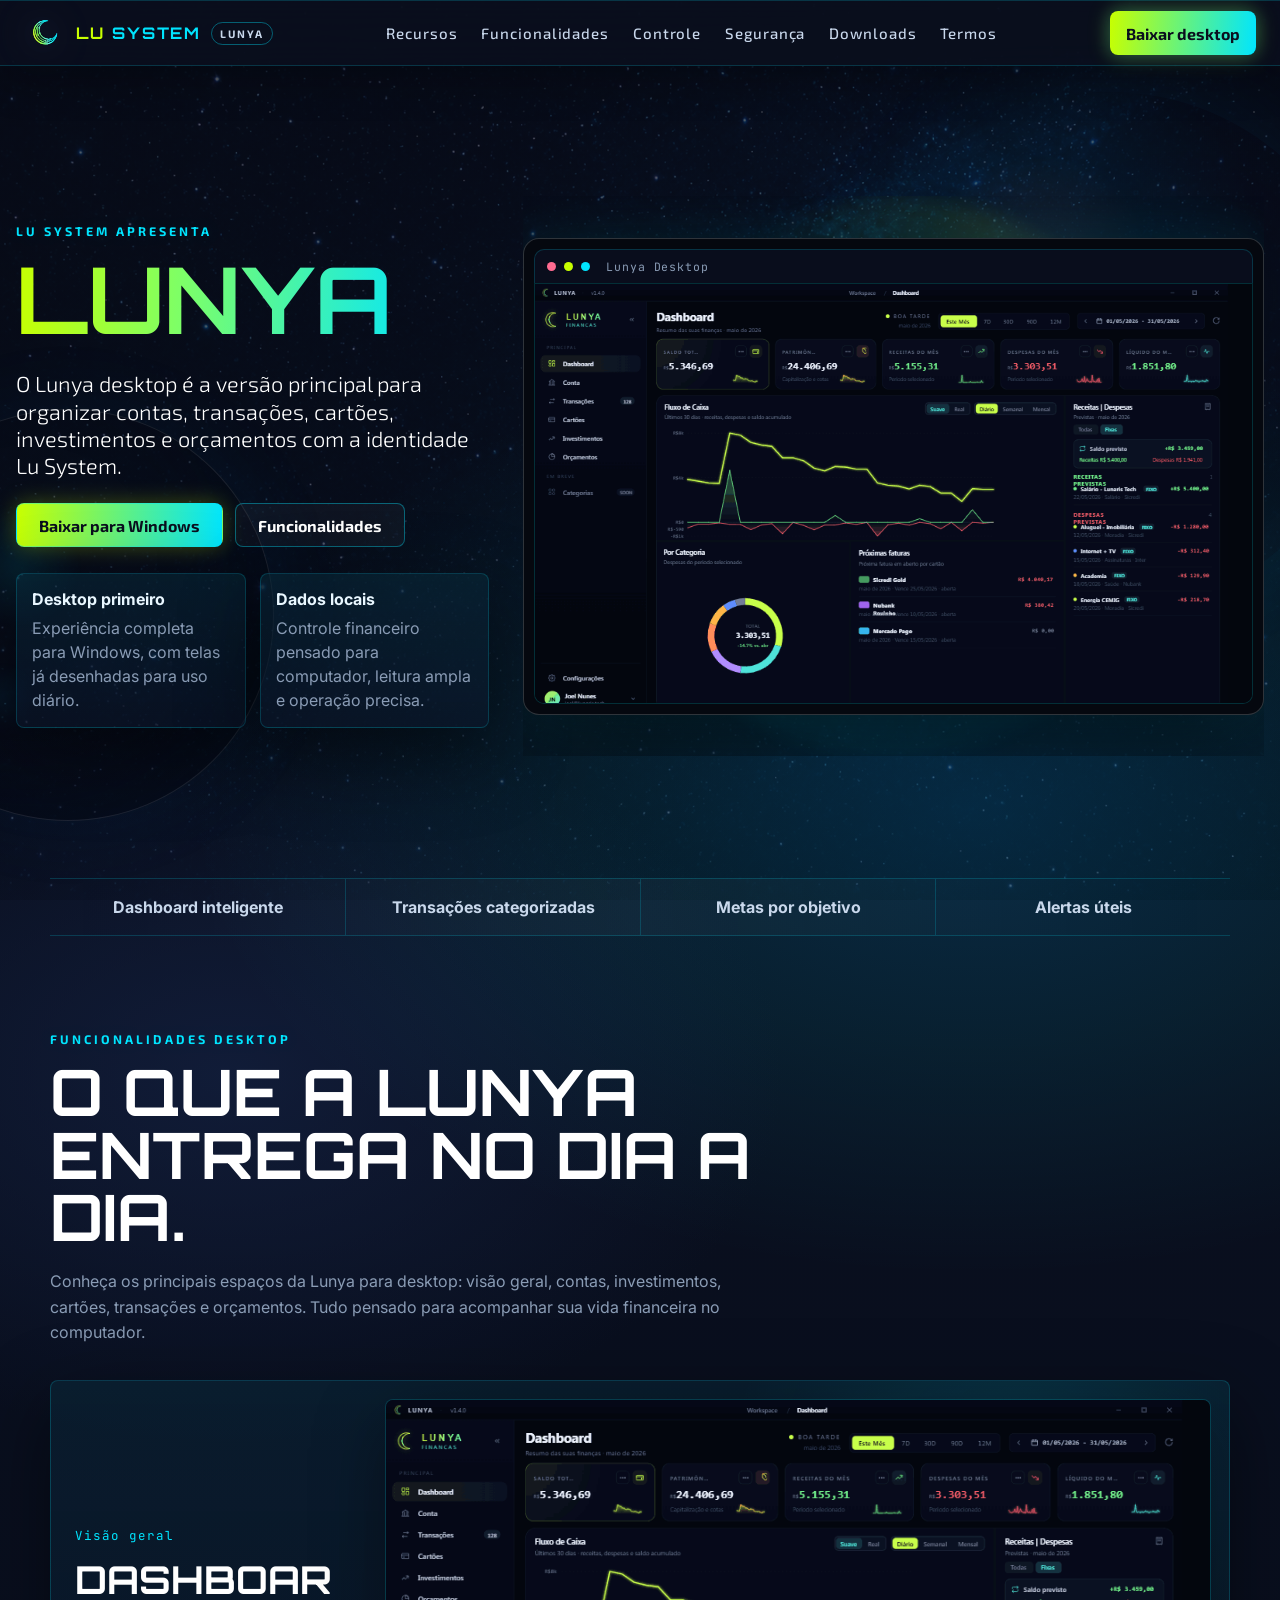
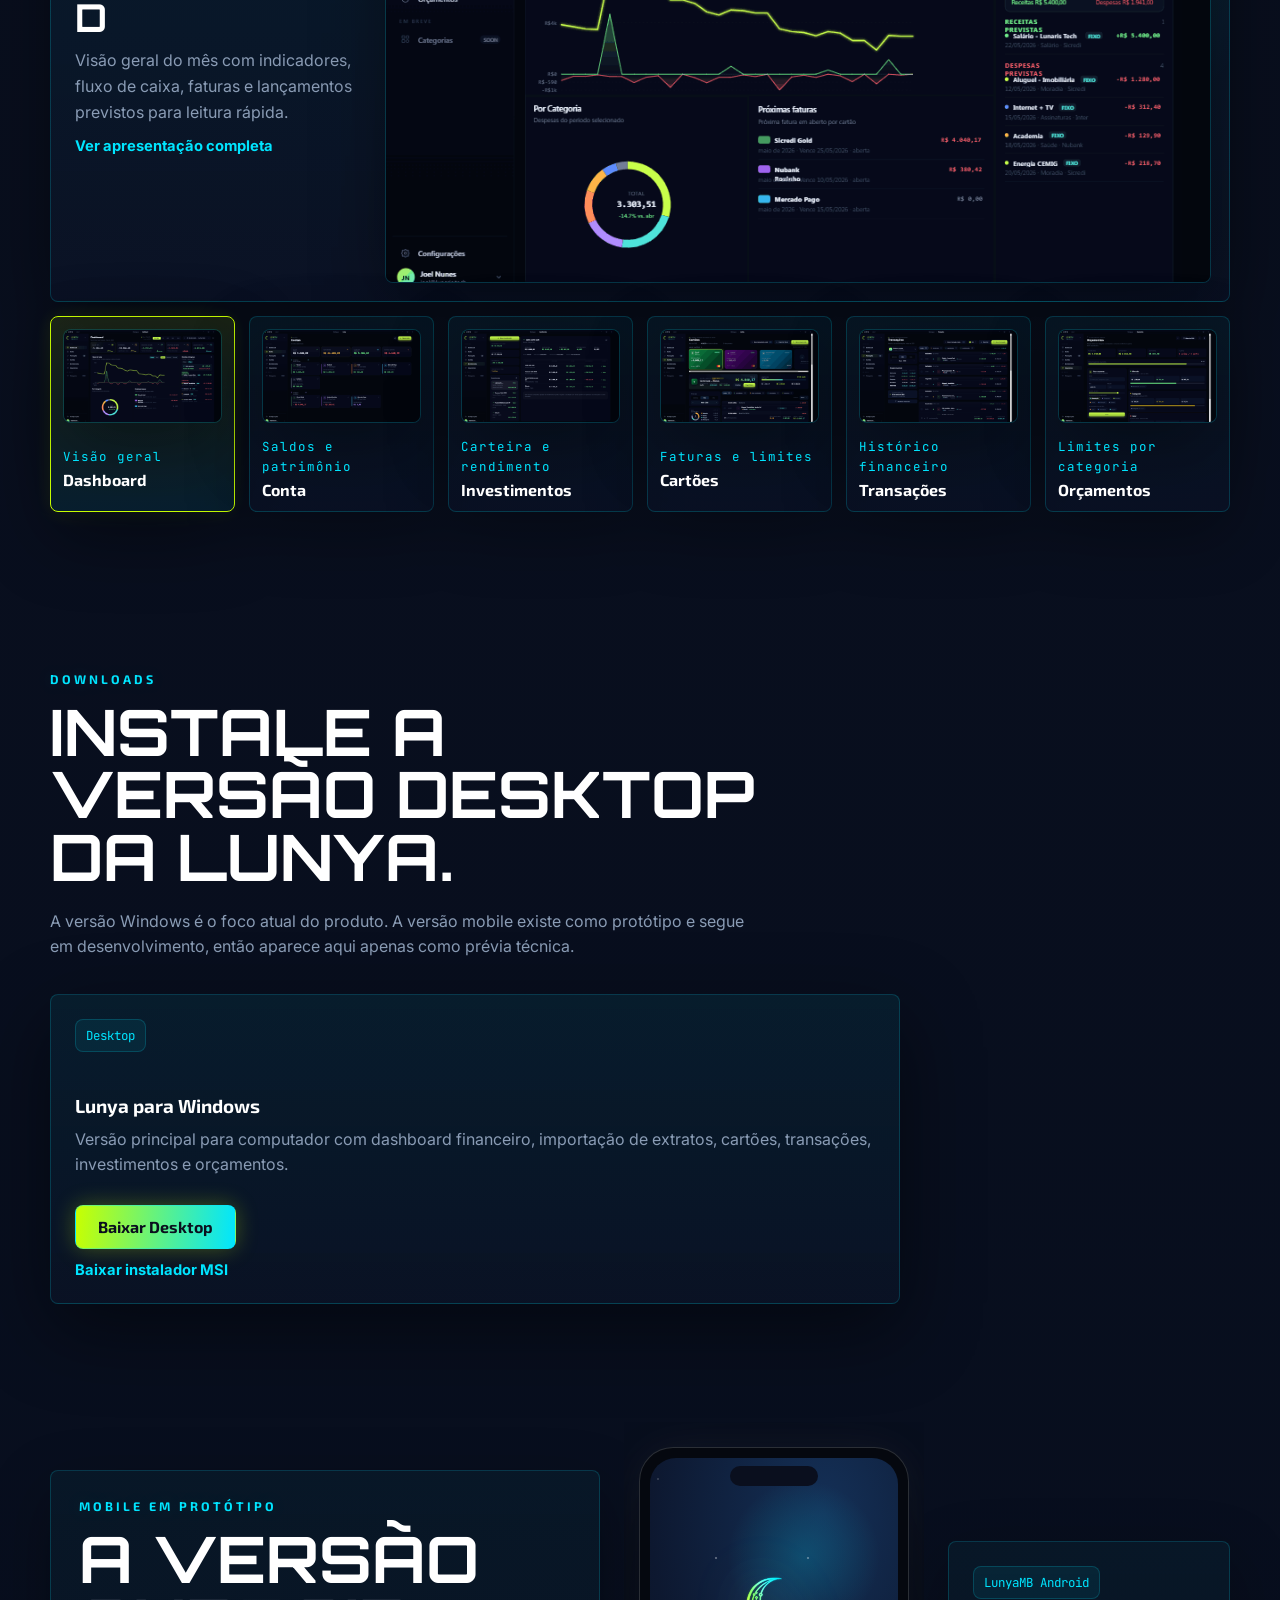
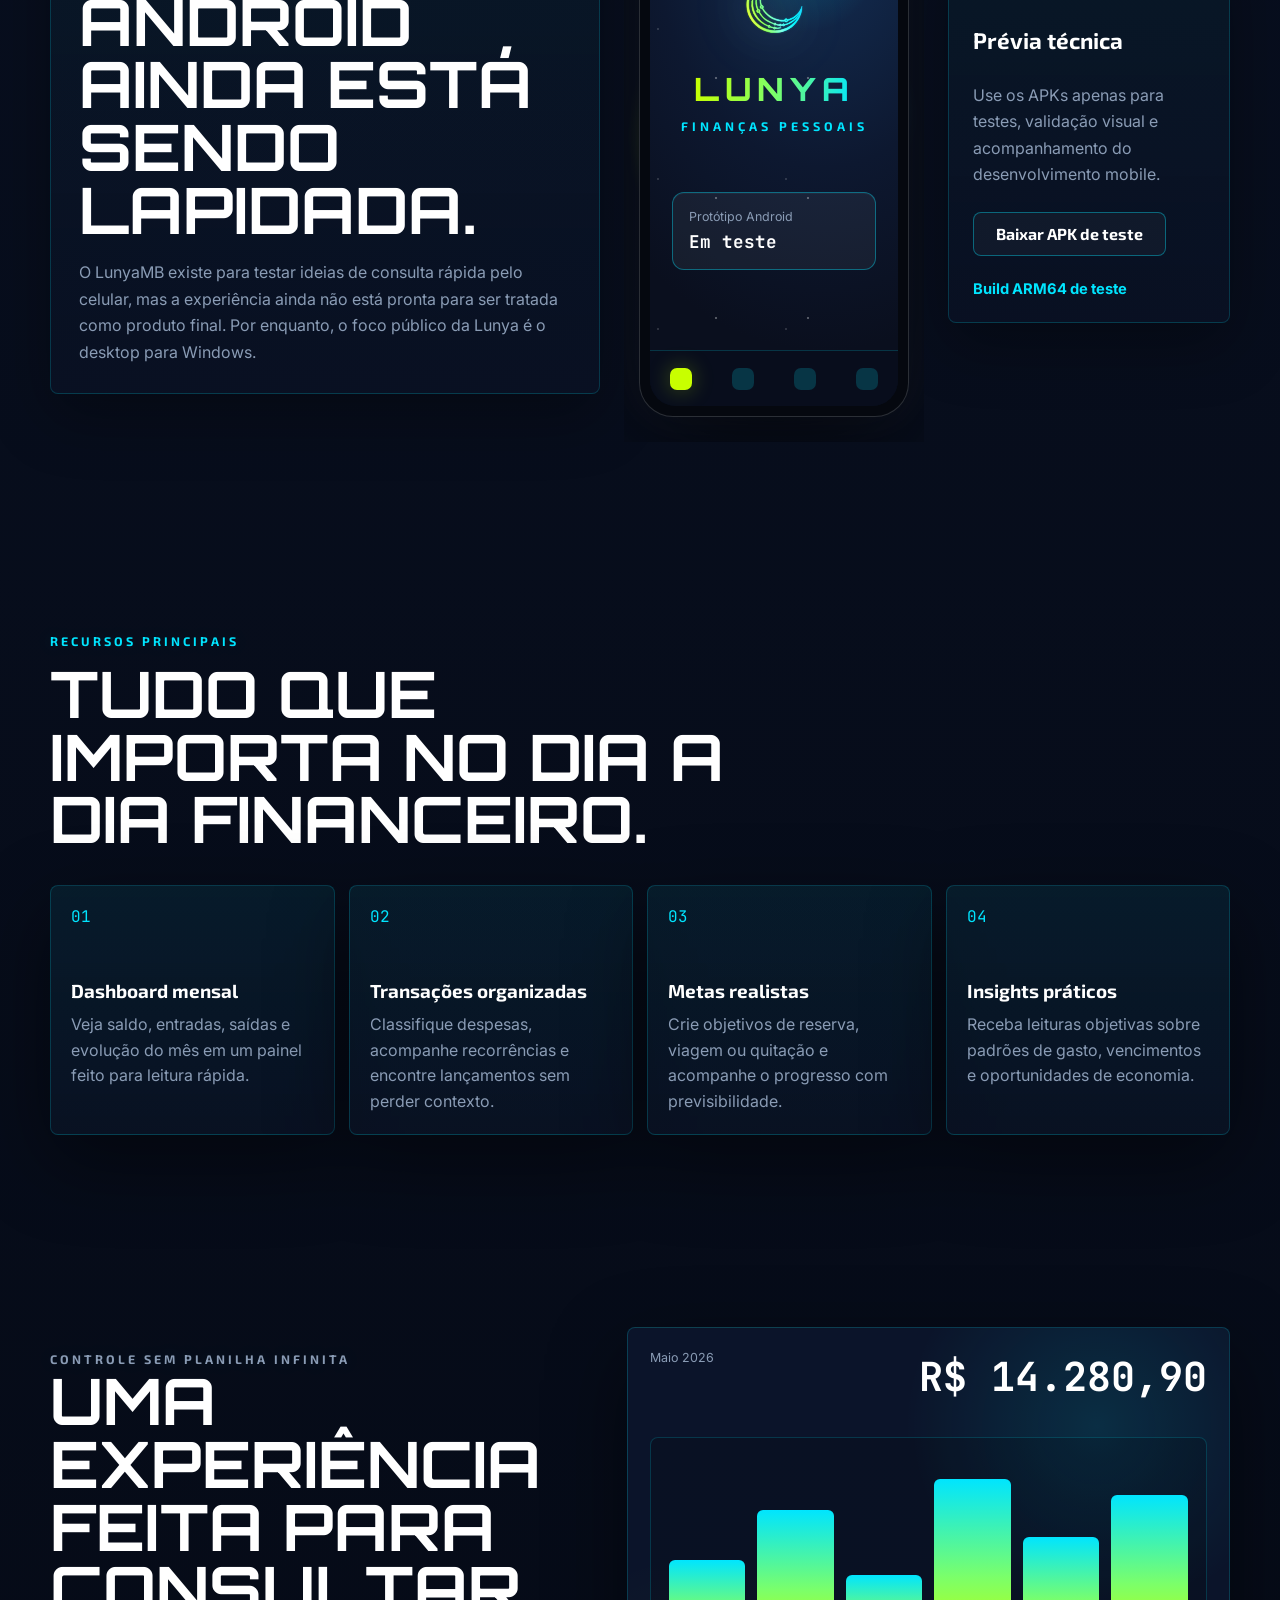
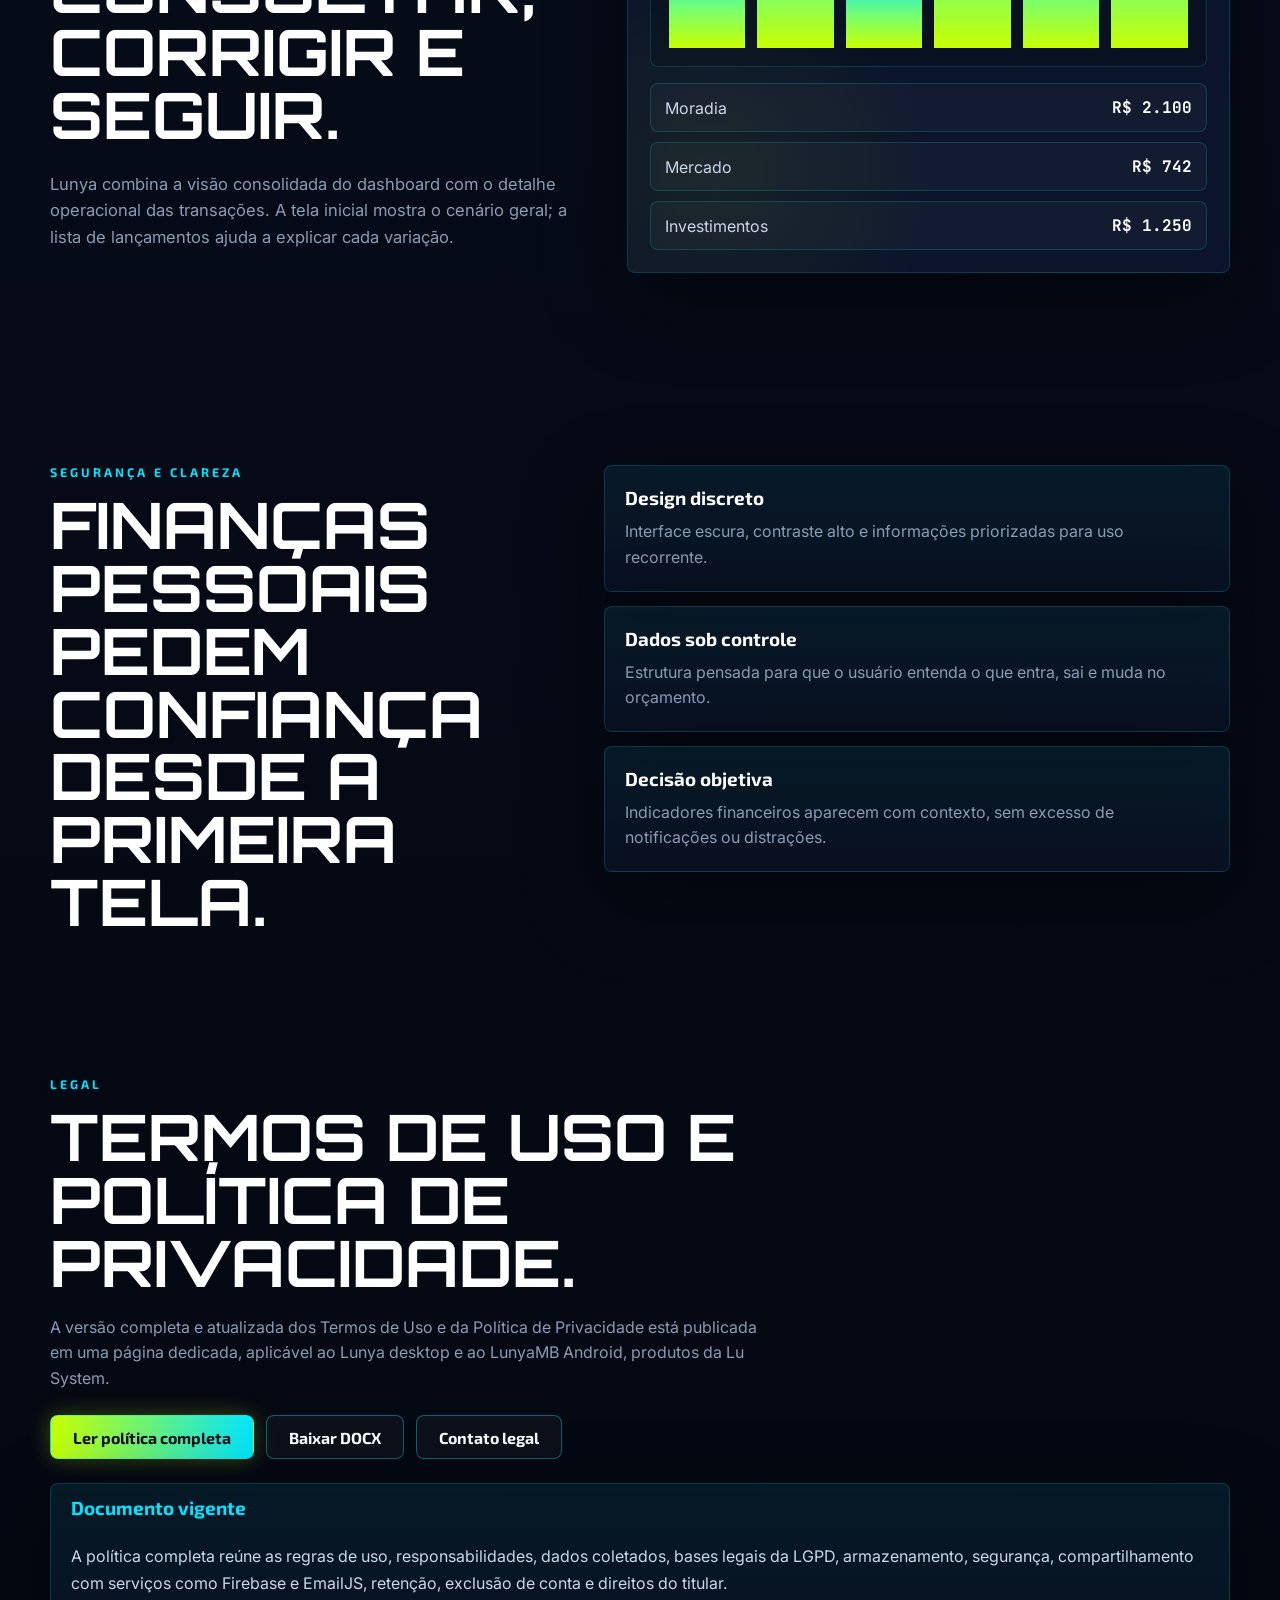
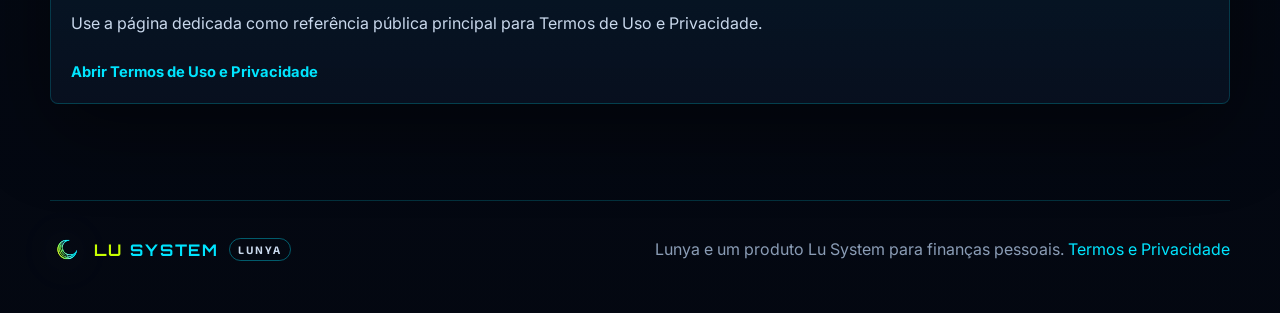
==== commit 1ba48f98: "Refine desktop showcase interactions" ====
--- a/index.html
+++ b/index.html
@@ -20,7 +20,7 @@
     </a>
     <nav class="nav" aria-label="Navegacao principal">
       <a href="#recursos">Recursos</a>
-      <a href="#telas">Telas</a>
+      <a href="#telas">Funcionalidades</a>
       <a href="#controle">Controle</a>
       <a href="#seguranca">Segurança</a>
       <a href="#downloads">Downloads</a>
@@ -33,14 +33,11 @@
     <section class="hero" aria-labelledby="hero-title">
       <div class="hero-copy">
         <p class="eyebrow">Lu System apresenta</p>
-        <div class="product-mark" aria-hidden="true">
-          <img src="book_identidade/assets/lu-moon.svg" alt="" width="92" height="92"/>
-        </div>
         <h1 id="hero-title">Lunya</h1>
         <p class="hero-lead">O Lunya desktop é a versão principal para organizar contas, transações, cartões, investimentos e orçamentos com a identidade Lu System.</p>
         <div class="hero-actions">
           <a class="primary-button" href="#downloads">Baixar para Windows</a>
-          <a class="secondary-button" href="#telas">Ver telas desktop</a>
+          <a class="secondary-button" href="#telas">Funcionalidades</a>
         </div>
         <dl class="hero-metrics" aria-label="Destaques do app">
           <div>
@@ -56,21 +53,12 @@
 
       <div class="desktop-stage" aria-label="Prévia visual do Lunya desktop">
         <img class="system-moon" src="book_identidade/assets/lu-moon.svg" alt="Símbolo Lu System"/>
-        <div class="orbit-ring"></div>
+        <div class="desktop-ambient desktop-ambient-one" aria-hidden="true"></div>
+        <div class="desktop-ambient desktop-ambient-two" aria-hidden="true"></div>
         <figure class="desktop-window">
           <div class="window-bar" aria-hidden="true"><i></i><i></i><i></i><span>Lunya Desktop</span></div>
-          <img src="caderno_features/plates/dashboard.png" alt="Tela do Lunya desktop com dashboard financeiro"/>
+          <img src="caderno_features/plates/dashboard.png" alt="Tela do Lunya desktop com dashboard financeiro" decoding="async"/>
         </figure>
-        <div class="floating-panel balance-panel">
-          <span>Windows</span>
-          <strong>v2.0.0</strong>
-          <small>versão em destaque</small>
-        </div>
-        <div class="floating-panel card-panel">
-          <span>Mobile</span>
-          <strong>Protótipo</strong>
-          <small>em desenvolvimento</small>
-        </div>
       </div>
     </section>
 
@@ -83,43 +71,47 @@
 
     <section class="section desktop-screens" id="telas" aria-labelledby="telas-title">
       <div class="section-heading">
-        <p class="eyebrow">Versão desktop</p>
-        <h2 id="telas-title">O caderno de telas agora está no site.</h2>
-        <p>Veja as principais telas da Lunya para desktop: dashboard, conta, investimentos, cartões, transações e orçamentos. As pranchas completas continuam disponíveis em uma página dedicada.</p>
+        <p class="eyebrow">Funcionalidades desktop</p>
+        <h2 id="telas-title">O que a Lunya entrega no dia a dia.</h2>
+        <p>Conheça os principais espaços da Lunya para desktop: visão geral, contas, investimentos, cartões, transações e orçamentos. Tudo pensado para acompanhar sua vida financeira no computador.</p>
       </div>
 
       <div class="screen-showcase">
-        <article class="screen-feature">
+        <article class="screen-feature" aria-live="polite">
           <div class="screen-feature-copy">
-            <span class="screen-code">PR-01</span>
-            <h3>Dashboard</h3>
-            <p>Visão geral do mês com indicadores, fluxo de caixa, faturas e lançamentos previstos para leitura rápida.</p>
-            <a class="download-alt" href="caderno_features/Lunya%20-%20Caderno%20de%20Telas.html">Abrir caderno completo</a>
+            <span class="screen-code" id="screen-feature-label">Visão geral</span>
+            <h3 id="screen-feature-title">Dashboard</h3>
+            <p id="screen-feature-desc">Visão geral do mês com indicadores, fluxo de caixa, faturas e lançamentos previstos para leitura rápida.</p>
+            <a class="download-alt" href="caderno_features/Lunya%20-%20Caderno%20de%20Telas.html">Ver apresentação completa</a>
           </div>
-          <img src="caderno_features/plates/dashboard.png" alt="Tela desktop Lunya: dashboard financeiro"/>
+          <img id="screen-feature-image" src="caderno_features/plates/dashboard.png" alt="Tela desktop Lunya: dashboard financeiro" loading="lazy" decoding="async"/>
         </article>
 
         <div class="screen-grid" aria-label="Telas desktop da Lunya">
-          <article class="desktop-screen-card">
-            <img src="caderno_features/plates/conta.png" alt="Tela desktop Lunya: conta e patrimônio"/>
-            <div><span>PR-02</span><h3>Conta</h3></div>
-          </article>
-          <article class="desktop-screen-card">
-            <img src="caderno_features/plates/investimentos.png" alt="Tela desktop Lunya: investimentos"/>
-            <div><span>PR-03</span><h3>Investimentos</h3></div>
-          </article>
-          <article class="desktop-screen-card">
-            <img src="caderno_features/plates/cartoes.png" alt="Tela desktop Lunya: cartões e faturas"/>
-            <div><span>PR-04</span><h3>Cartões</h3></div>
-          </article>
-          <article class="desktop-screen-card">
-            <img src="caderno_features/plates/transacoes.png" alt="Tela desktop Lunya: transações"/>
-            <div><span>PR-05</span><h3>Transações</h3></div>
-          </article>
-          <article class="desktop-screen-card">
-            <img src="caderno_features/plates/orcamentos.png" alt="Tela desktop Lunya: orçamentos"/>
-            <div><span>PR-06</span><h3>Orçamentos</h3></div>
-          </article>
+          <button class="desktop-screen-card is-active" type="button" aria-pressed="true" data-screen-label="Visão geral" data-screen-title="Dashboard" data-screen-desc="Visão geral do mês com indicadores, fluxo de caixa, faturas e lançamentos previstos para leitura rápida." data-screen-img="caderno_features/plates/dashboard.png" data-screen-alt="Tela desktop Lunya: dashboard financeiro">
+            <img src="caderno_features/plates/dashboard.png" alt="" loading="lazy" decoding="async"/>
+            <div><span>Visão geral</span><h3>Dashboard</h3></div>
+          </button>
+          <button class="desktop-screen-card" type="button" aria-pressed="false" data-screen-label="Saldos e patrimônio" data-screen-title="Conta" data-screen-desc="Acompanhe contas, saldos, patrimônio consolidado e faturas em uma visão organizada para consulta rápida." data-screen-img="caderno_features/plates/conta.png" data-screen-alt="Tela desktop Lunya: conta e patrimônio">
+            <img src="caderno_features/plates/conta.png" alt="Tela desktop Lunya: conta e patrimônio" loading="lazy" decoding="async"/>
+            <div><span>Saldos e patrimônio</span><h3>Conta</h3></div>
+          </button>
+          <button class="desktop-screen-card" type="button" aria-pressed="false" data-screen-label="Carteira e rendimento" data-screen-title="Investimentos" data-screen-desc="Veja patrimônio aplicado, rendimento, posições e vencimentos para entender a evolução da sua carteira." data-screen-img="caderno_features/plates/investimentos.png" data-screen-alt="Tela desktop Lunya: investimentos">
+            <img src="caderno_features/plates/investimentos.png" alt="Tela desktop Lunya: investimentos" loading="lazy" decoding="async"/>
+            <div><span>Carteira e rendimento</span><h3>Investimentos</h3></div>
+          </button>
+          <button class="desktop-screen-card" type="button" aria-pressed="false" data-screen-label="Faturas e limites" data-screen-title="Cartões" data-screen-desc="Organize cartões, limites, faturas abertas, vencimentos e lançamentos parcelados em um só lugar." data-screen-img="caderno_features/plates/cartoes.png" data-screen-alt="Tela desktop Lunya: cartões e faturas">
+            <img src="caderno_features/plates/cartoes.png" alt="Tela desktop Lunya: cartões e faturas" loading="lazy" decoding="async"/>
+            <div><span>Faturas e limites</span><h3>Cartões</h3></div>
+          </button>
+          <button class="desktop-screen-card" type="button" aria-pressed="false" data-screen-label="Histórico financeiro" data-screen-title="Transações" data-screen-desc="Consulte movimentações por período, filtre lançamentos e acompanhe entradas, saídas e resultado." data-screen-img="caderno_features/plates/transacoes.png" data-screen-alt="Tela desktop Lunya: transações">
+            <img src="caderno_features/plates/transacoes.png" alt="Tela desktop Lunya: transações" loading="lazy" decoding="async"/>
+            <div><span>Histórico financeiro</span><h3>Transações</h3></div>
+          </button>
+          <button class="desktop-screen-card" type="button" aria-pressed="false" data-screen-label="Limites por categoria" data-screen-title="Orçamentos" data-screen-desc="Defina limites por categoria e acompanhe quanto já foi consumido durante o mês." data-screen-img="caderno_features/plates/orcamentos.png" data-screen-alt="Tela desktop Lunya: orçamentos">
+            <img src="caderno_features/plates/orcamentos.png" alt="Tela desktop Lunya: orçamentos" loading="lazy" decoding="async"/>
+            <div><span>Limites por categoria</span><h3>Orçamentos</h3></div>
+          </button>
         </div>
       </div>
     </section>
@@ -138,13 +130,37 @@
           <a class="primary-button" href="downloads/windows/Lunya_2.0.0_x64-setup.exe" download>Baixar Desktop</a>
           <a class="download-alt" href="downloads/windows/Lunya_2.0.0_x64_en-US.msi" download>Baixar instalador MSI</a>
         </article>
-        <article class="download-card">
-          <span class="download-platform">Mobile em protótipo</span>
-          <h3>LunyaMB para Android</h3>
-          <p>Prévia mobile ainda não finalizada. O APK serve para testes internos e validação da experiência, não como versão principal do produto.</p>
+      </div>
+    </section>
+
+    <section class="section mobile-prototype" aria-labelledby="mobile-title">
+      <div class="mobile-prototype-copy">
+        <p class="eyebrow">Mobile em protótipo</p>
+        <h2 id="mobile-title">A versão Android ainda está sendo lapidada.</h2>
+        <p>O LunyaMB existe para testar ideias de consulta rápida pelo celular, mas a experiência ainda não está pronta para ser tratada como produto final. Por enquanto, o foco público da Lunya é o desktop para Windows.</p>
+      </div>
+      <div class="mobile-prototype-visual" aria-label="Prévia visual do protótipo mobile Lunya">
+        <figure class="phone mobile-phone">
+          <div class="phone-screen" role="img" aria-label="Molde do protótipo mobile Lunya">
+            <img src="book_identidade/assets/lu-moon.svg" alt=""/>
+            <span class="screen-brand">Lunya</span>
+            <span class="screen-subtitle">Finanças pessoais</span>
+            <div class="screen-card">
+              <span>Protótipo Android</span>
+              <strong>Em teste</strong>
+            </div>
+            <div class="screen-nav" aria-hidden="true"><i></i><i></i><i></i><i></i></div>
+          </div>
+        </figure>
+      </div>
+      <div class="mobile-prototype-panel">
+        <span class="download-platform">LunyaMB Android</span>
+        <h3>Prévia técnica</h3>
+        <p>Use os APKs apenas para testes, validação visual e acompanhamento do desenvolvimento mobile.</p>
+        <div class="mobile-actions">
           <a class="secondary-button" href="downloads/app-release.apk" download>Baixar APK de teste</a>
-          <a class="download-alt" href="downloads/app-arm64-v8a-release.apk" download>Baixar build ARM64 de teste</a>
-        </article>
+          <a class="download-alt" href="downloads/app-arm64-v8a-release.apk" download>Build ARM64 de teste</a>
+        </div>
       </div>
     </section>
 
@@ -257,5 +273,30 @@
     </div>
     <p>Lunya e um produto Lu System para finanças pessoais. <a href="privacy-policy.html">Termos e Privacidade</a></p>
   </footer>
+  <script>
+    (() => {
+      const buttons = document.querySelectorAll(".desktop-screen-card[data-screen-img]");
+      const label = document.getElementById("screen-feature-label");
+      const title = document.getElementById("screen-feature-title");
+      const desc = document.getElementById("screen-feature-desc");
+      const image = document.getElementById("screen-feature-image");
+
+      buttons.forEach((button) => {
+        button.addEventListener("click", () => {
+          label.textContent = button.dataset.screenLabel;
+          title.textContent = button.dataset.screenTitle;
+          desc.textContent = button.dataset.screenDesc;
+          image.src = button.dataset.screenImg;
+          image.alt = button.dataset.screenAlt;
+
+          buttons.forEach((item) => {
+            const active = item === button;
+            item.classList.toggle("is-active", active);
+            item.setAttribute("aria-pressed", String(active));
+          });
+        });
+      });
+    })();
+  </script>
 </body>
 </html>
--- a/lunya-page.css
+++ b/lunya-page.css
@@ -101,6 +101,42 @@
   }
 }
 
+@keyframes stage-rise {
+  from {
+    opacity: 0;
+    transform: translate3d(0, 18px, 0) scale(0.98);
+  }
+
+  to {
+    opacity: 1;
+    transform: translate3d(0, 0, 0) scale(1);
+  }
+}
+
+@keyframes ambient-scan {
+  0%,
+  100% {
+    opacity: 0.18;
+    transform: translate3d(0, 0, 0) perspective(900px) rotateY(-16deg) rotateX(7deg);
+  }
+
+  50% {
+    opacity: 0.32;
+    transform: translate3d(-10px, 6px, 0) perspective(900px) rotateY(-16deg) rotateX(7deg);
+  }
+}
+
+@keyframes soft-breathe {
+  0%,
+  100% {
+    opacity: 0.18;
+  }
+
+  50% {
+    opacity: 0.34;
+  }
+}
+
 body {
   margin: 0;
   min-height: 100vh;
@@ -129,7 +165,6 @@
   opacity: 0.32;
   mask-image: linear-gradient(to bottom, rgba(0, 0, 0, 0.9), transparent 78%);
   z-index: 0;
-  animation: star-drift 42s linear infinite;
 }
 
 body::after {
@@ -147,7 +182,6 @@
   box-shadow: 0 0 90px rgba(0, 160, 225, 0.14), 0 0 150px rgba(0, 229, 255, 0.08);
   opacity: 0.34;
   z-index: 0;
-  animation: lunar-breathe 12s ease-in-out infinite;
 }
 
 .site-header,
@@ -266,13 +300,13 @@
 .hero {
   position: relative;
   display: grid;
-  grid-template-columns: minmax(0, 1fr) minmax(360px, 0.78fr);
+  grid-template-columns: minmax(0, 0.78fr) minmax(500px, 1.22fr);
   align-items: center;
-  gap: 48px;
-  width: min(1180px, calc(100% - 32px));
+  gap: 34px;
+  width: min(1320px, calc(100% - 32px));
   min-height: calc(100vh - 88px);
   margin: 0 auto;
-  padding: 70px 0 56px;
+  padding: 52px 0 44px;
 }
 
 .hero::before {
@@ -325,7 +359,6 @@
   width: clamp(52px, 6.2vw, 78px);
   height: auto;
   filter: drop-shadow(0 0 24px rgba(238, 246, 255, 0.22)) drop-shadow(0 0 30px rgba(0, 229, 255, 0.2));
-  animation: lunar-float 7s ease-in-out infinite;
 }
 
 h1,
@@ -341,7 +374,7 @@
   padding-bottom: 0.08em;
   max-width: 100%;
   font-family: var(--font-display);
-  font-size: clamp(4.25rem, 8.8vw, 8.2rem);
+  font-size: clamp(4rem, 7.2vw, 7.25rem);
   line-height: 1;
   letter-spacing: 0;
   white-space: nowrap;
@@ -353,10 +386,10 @@
 }
 
 .hero-lead {
-  max-width: 640px;
-  margin: 22px 0 0;
-  font-size: clamp(1.18rem, 2vw, 1.72rem);
-  line-height: 1.18;
+  max-width: 620px;
+  margin: 18px 0 0;
+  font-size: clamp(1.12rem, 1.7vw, 1.48rem);
+  line-height: 1.25;
   color: var(--text);
   font-family: var(--font-alt);
   font-weight: 300;
@@ -366,7 +399,7 @@
   display: flex;
   flex-wrap: wrap;
   gap: 12px;
-  margin-top: 28px;
+  margin-top: 24px;
 }
 
 .primary-button,
@@ -391,7 +424,7 @@
   grid-template-columns: repeat(2, minmax(0, 1fr));
   gap: 14px;
   max-width: 680px;
-  margin: 34px 0 0;
+  margin: 26px 0 0;
 }
 
 .hero-metrics div,
@@ -421,7 +454,7 @@
 }
 
 .hero-metrics div {
-  padding: 18px;
+  padding: 15px;
   border-radius: 8px;
 }
 
@@ -448,7 +481,9 @@
   position: relative;
   display: grid;
   place-items: center;
-  min-height: 620px;
+  min-height: 560px;
+  min-width: 0;
+  overflow: hidden;
 }
 
 .phone-stage::before,
@@ -467,14 +502,17 @@
   animation: moon-pulse 8s ease-in-out infinite;
 }
 
+.desktop-stage::before {
+  animation: none;
+}
+
 .system-moon {
   position: absolute;
-  width: min(74%, 500px);
+  width: min(68%, 460px);
   height: auto;
-  opacity: 0.28;
-  filter: drop-shadow(0 0 62px rgba(0, 229, 255, 0.18)) drop-shadow(0 0 90px rgba(0, 146, 210, 0.16));
+  opacity: 0.16;
+  filter: drop-shadow(0 0 54px rgba(0, 229, 255, 0.14));
   pointer-events: none;
-  animation: lunar-float 9s ease-in-out infinite;
 }
 
 .orbit-ring {
@@ -527,14 +565,49 @@
 .desktop-window {
   position: relative;
   z-index: 2;
-  width: min(58vw, 760px);
+  width: min(100%, 820px);
   margin: 0;
   padding: 10px;
   border: 1px solid rgba(238, 246, 255, 0.18);
   border-radius: 16px;
   background: #05080f;
   box-shadow: 0 34px 110px rgba(0, 0, 0, 0.6), 0 0 54px rgba(0, 229, 255, 0.12);
-  animation: lunar-float 8.5s ease-in-out infinite;
+  animation: stage-rise 720ms ease both;
+}
+
+.desktop-ambient {
+  position: absolute;
+  pointer-events: none;
+  border: 1px solid rgba(0, 229, 255, 0.16);
+  background:
+    linear-gradient(rgba(0, 229, 255, 0.12) 1px, transparent 1px),
+    linear-gradient(90deg, rgba(0, 229, 255, 0.12) 1px, transparent 1px);
+  background-size: 28px 28px;
+  opacity: 0.28;
+}
+
+.desktop-ambient-one {
+  inset: 82px 2vw auto auto;
+  width: min(58%, 620px);
+  height: 74%;
+  transform: perspective(900px) rotateY(-16deg) rotateX(7deg);
+  transform-origin: right center;
+  animation: ambient-scan 11s ease-in-out infinite;
+}
+
+.desktop-ambient-two {
+  left: 4%;
+  bottom: 10%;
+  width: 42%;
+  height: 120px;
+  border-color: rgba(200, 255, 0, 0.16);
+  background:
+    linear-gradient(90deg, transparent, rgba(200, 255, 0, 0.22), transparent),
+    linear-gradient(rgba(200, 255, 0, 0.08) 1px, transparent 1px);
+  background-size: 100% 1px, 24px 24px;
+  transform: skewX(-18deg);
+  opacity: 0.2;
+  animation: soft-breathe 9s ease-in-out infinite;
 }
 
 .window-bar {
@@ -816,7 +889,7 @@
 
 .download-grid {
   display: grid;
-  grid-template-columns: repeat(2, minmax(0, 1fr));
+  grid-template-columns: minmax(0, 0.72fr);
   gap: 14px;
 }
 
@@ -848,6 +921,102 @@
   line-height: 1.6;
 }
 
+.mobile-prototype {
+  display: grid;
+  grid-template-columns: minmax(0, 0.82fr) minmax(220px, 300px) minmax(260px, 0.42fr);
+  gap: 24px;
+  align-items: center;
+  padding-top: 22px;
+}
+
+.mobile-prototype-copy,
+.mobile-prototype-panel {
+  border: 1px solid var(--line);
+  border-radius: 8px;
+  background:
+    linear-gradient(180deg, rgba(0, 229, 255, 0.045), rgba(19, 32, 64, 0.16)),
+    rgba(10, 15, 30, 0.44);
+  box-shadow: 0 22px 62px rgba(0, 0, 0, 0.32);
+}
+
+.mobile-prototype-copy {
+  padding: 28px;
+}
+
+.mobile-prototype-visual {
+  position: relative;
+  display: grid;
+  min-height: 620px;
+  place-items: center;
+  overflow: hidden;
+}
+
+.mobile-prototype-visual::before {
+  content: "";
+  position: absolute;
+  width: min(92%, 320px);
+  aspect-ratio: 1;
+  border-radius: 50%;
+  background:
+    radial-gradient(circle, rgba(0, 229, 255, 0.16), transparent 34%),
+    conic-gradient(from 220deg, rgba(200, 255, 0, 0.24), transparent 34%, rgba(0, 229, 255, 0.18), transparent 68%);
+  filter: blur(8px);
+  opacity: 0.58;
+  animation: soft-breathe 8s ease-in-out infinite;
+}
+
+.mobile-phone {
+  z-index: 1;
+  width: min(100%, 270px);
+  animation: lunar-float 8.5s ease-in-out infinite;
+}
+
+.mobile-phone .phone-screen {
+  min-height: 548px;
+}
+
+.mobile-phone .screen-brand {
+  font-size: 2rem;
+}
+
+.mobile-phone .screen-subtitle {
+  letter-spacing: 0.32em;
+}
+
+.mobile-prototype-copy h2 {
+  max-width: 760px;
+}
+
+.mobile-prototype-copy p:not(.eyebrow),
+.mobile-prototype-panel p {
+  margin: 18px 0 0;
+  color: var(--soft);
+  line-height: 1.65;
+}
+
+.mobile-prototype-panel {
+  display: flex;
+  flex-direction: column;
+  align-items: flex-start;
+  padding: 24px;
+}
+
+.mobile-prototype-panel .download-platform {
+  margin-bottom: 28px;
+}
+
+.mobile-prototype-panel h3 {
+  font-size: 1.4rem;
+}
+
+.mobile-actions {
+  display: flex;
+  flex-wrap: wrap;
+  gap: 12px;
+  margin-top: auto;
+  padding-top: 24px;
+}
+
 .download-alt {
   display: inline-flex;
   margin-top: 12px;
@@ -928,7 +1097,7 @@
 
 .screen-grid {
   display: grid;
-  grid-template-columns: repeat(5, minmax(0, 1fr));
+  grid-template-columns: repeat(6, minmax(0, 1fr));
   gap: 14px;
 }
 
@@ -936,6 +1105,11 @@
   display: grid;
   gap: 12px;
   min-width: 0;
+  width: 100%;
+  color: inherit;
+  text-align: left;
+  font: inherit;
+  cursor: pointer;
   padding: 12px;
   border: 1px solid var(--line);
   border-radius: 8px;
@@ -947,10 +1121,24 @@
 }
 
 .desktop-screen-card:hover,
+.desktop-screen-card:focus-visible,
 .screen-feature:hover {
   transform: translateY(-4px);
   border-color: var(--line-strong);
   box-shadow: 0 30px 90px rgba(0, 0, 0, 0.48), 0 0 28px rgba(238, 246, 255, 0.05);
+}
+
+.desktop-screen-card:focus-visible {
+  outline: 2px solid var(--cyan);
+  outline-offset: 3px;
+}
+
+.desktop-screen-card.is-active {
+  border-color: var(--lime);
+  background:
+    linear-gradient(180deg, rgba(200, 255, 0, 0.1), rgba(0, 229, 255, 0.08)),
+    rgba(10, 15, 30, 0.52);
+  box-shadow: 0 24px 70px rgba(0, 0, 0, 0.42), 0 0 20px rgba(200, 255, 0, 0.12);
 }
 
 .desktop-screen-card h3 {
@@ -1153,6 +1341,7 @@
 @media (max-width: 980px) {
   .hero,
   .app-preview,
+  .mobile-prototype,
   .security {
     grid-template-columns: 1fr;
   }
@@ -1167,7 +1356,16 @@
   }
 
   .desktop-window {
-    width: min(92vw, 760px);
+    width: min(92vw, 860px);
+  }
+
+  .mobile-prototype-visual {
+    min-height: 560px;
+  }
+
+  .desktop-ambient-one {
+    width: 86%;
+    height: 62%;
   }
 
   .feature-grid {
@@ -1183,7 +1381,7 @@
   }
 
   .screen-grid {
-    grid-template-columns: repeat(2, minmax(0, 1fr));
+    grid-template-columns: repeat(3, minmax(0, 1fr));
   }
 
   .ticker {
@@ -1266,9 +1464,36 @@
     border-radius: 12px;
   }
 
+  .mobile-prototype-copy,
+  .mobile-prototype-panel {
+    padding: 22px;
+  }
+
+  .mobile-prototype-visual {
+    min-height: 500px;
+  }
+
+  .mobile-phone {
+    width: min(82vw, 252px);
+  }
+
+  .mobile-phone .phone-screen {
+    min-height: 508px;
+  }
+
   .window-bar {
     height: 30px;
     font-size: 0.64rem;
+  }
+
+  .desktop-ambient-one {
+    inset: 86px -10vw auto auto;
+    width: 112%;
+    opacity: 0.18;
+  }
+
+  .desktop-ambient-two {
+    display: none;
   }
 
   .floating-panel {
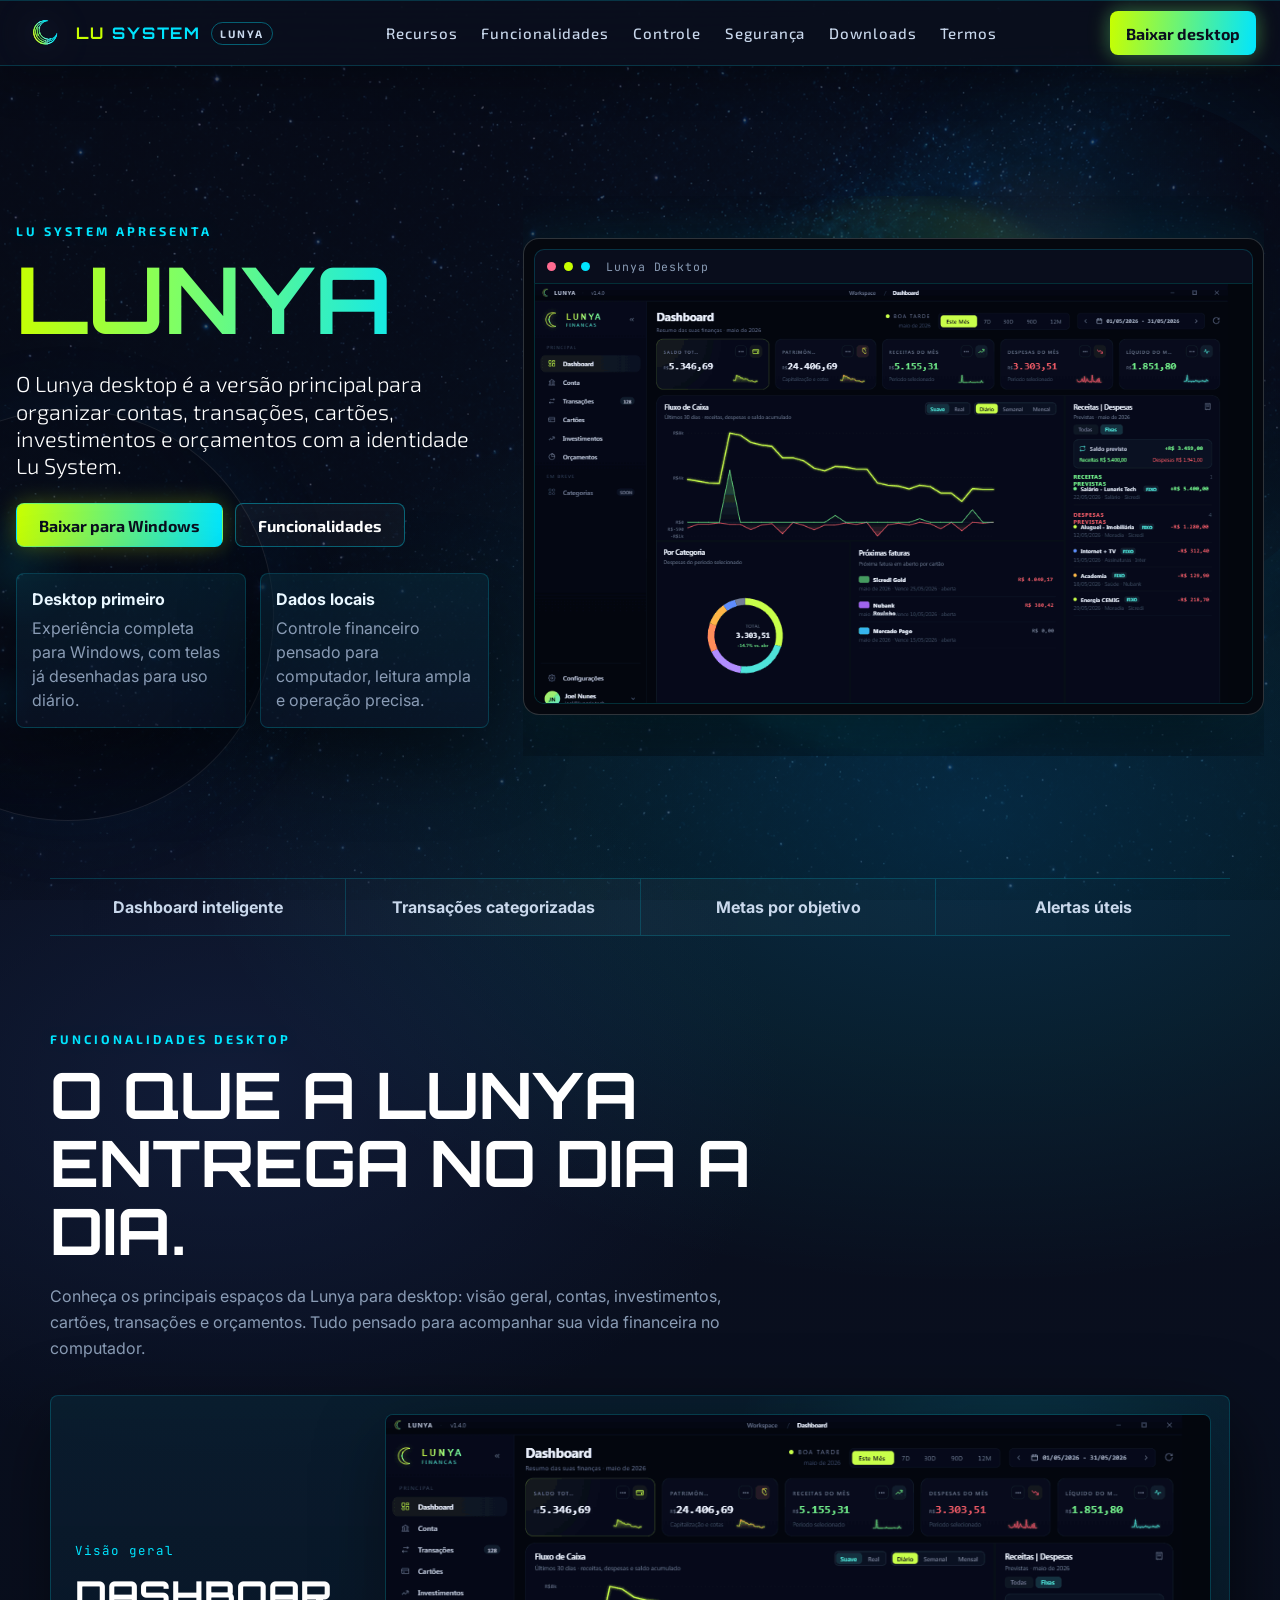
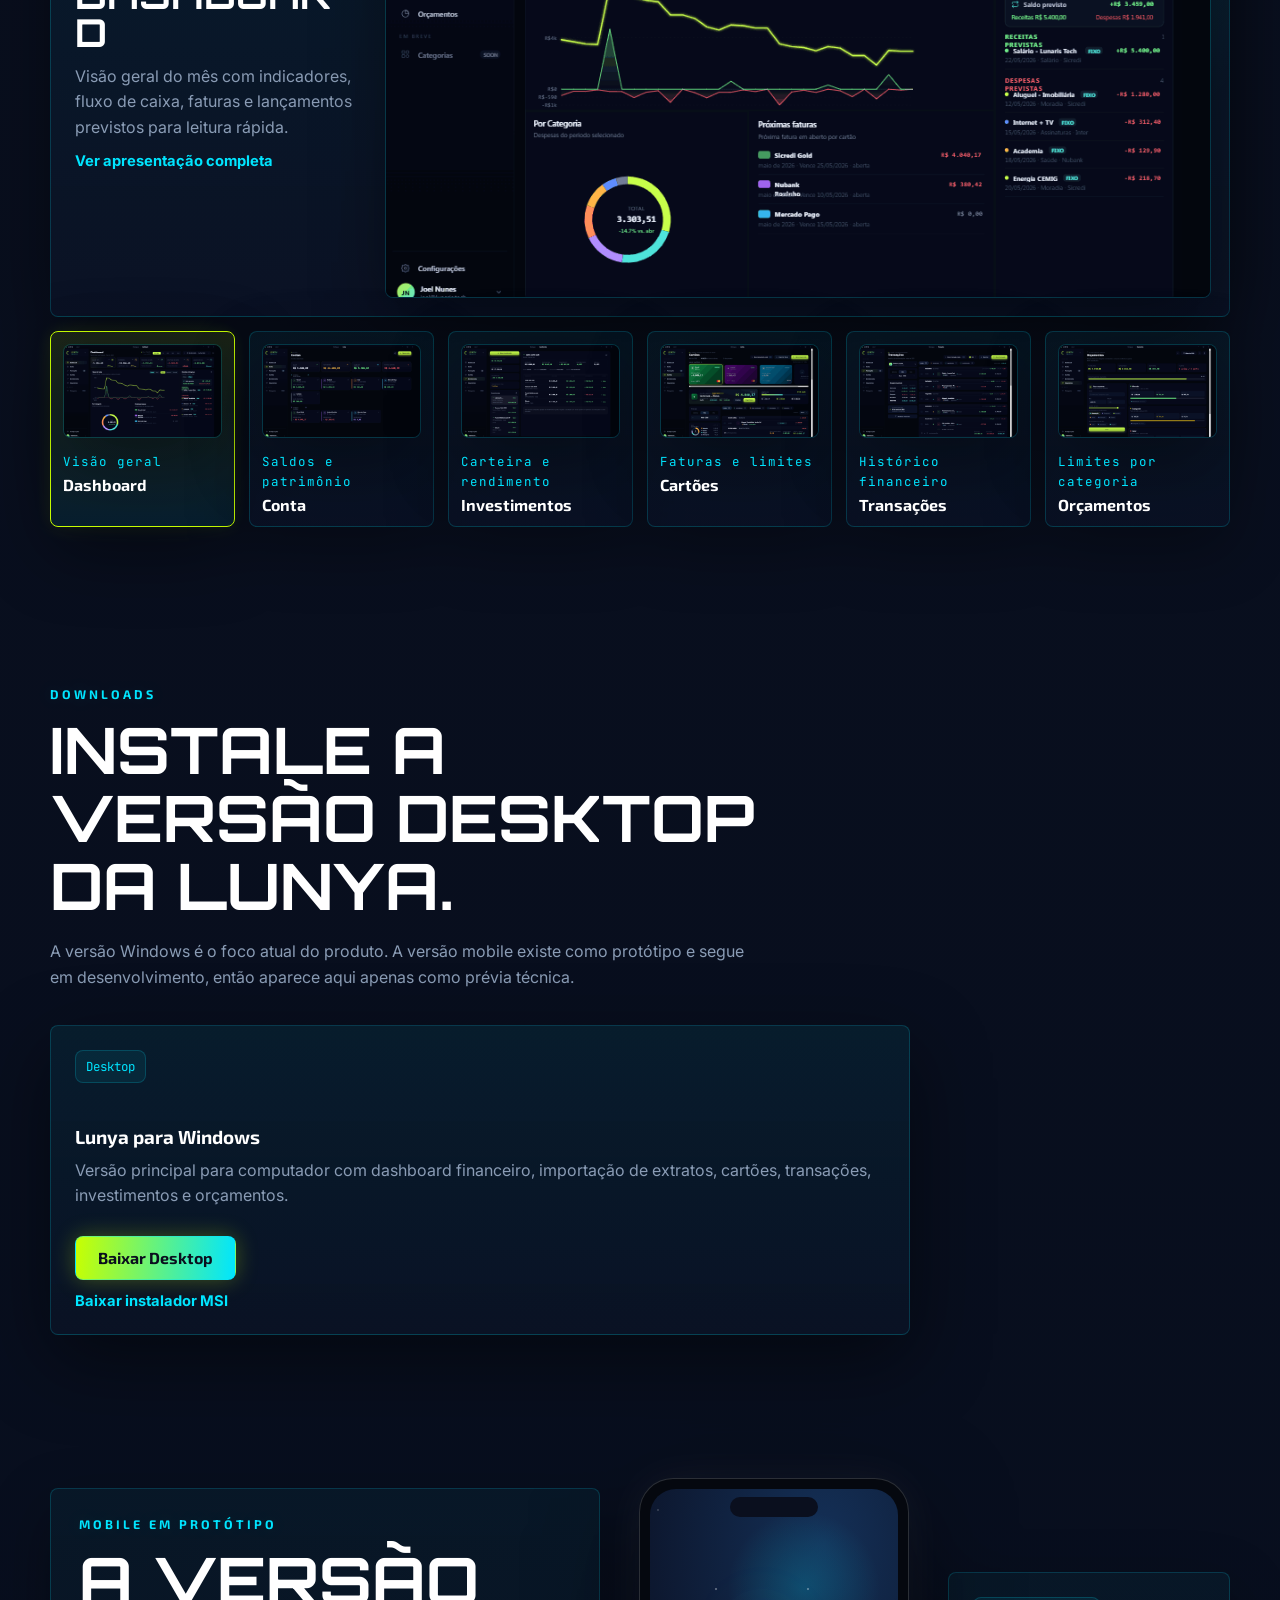
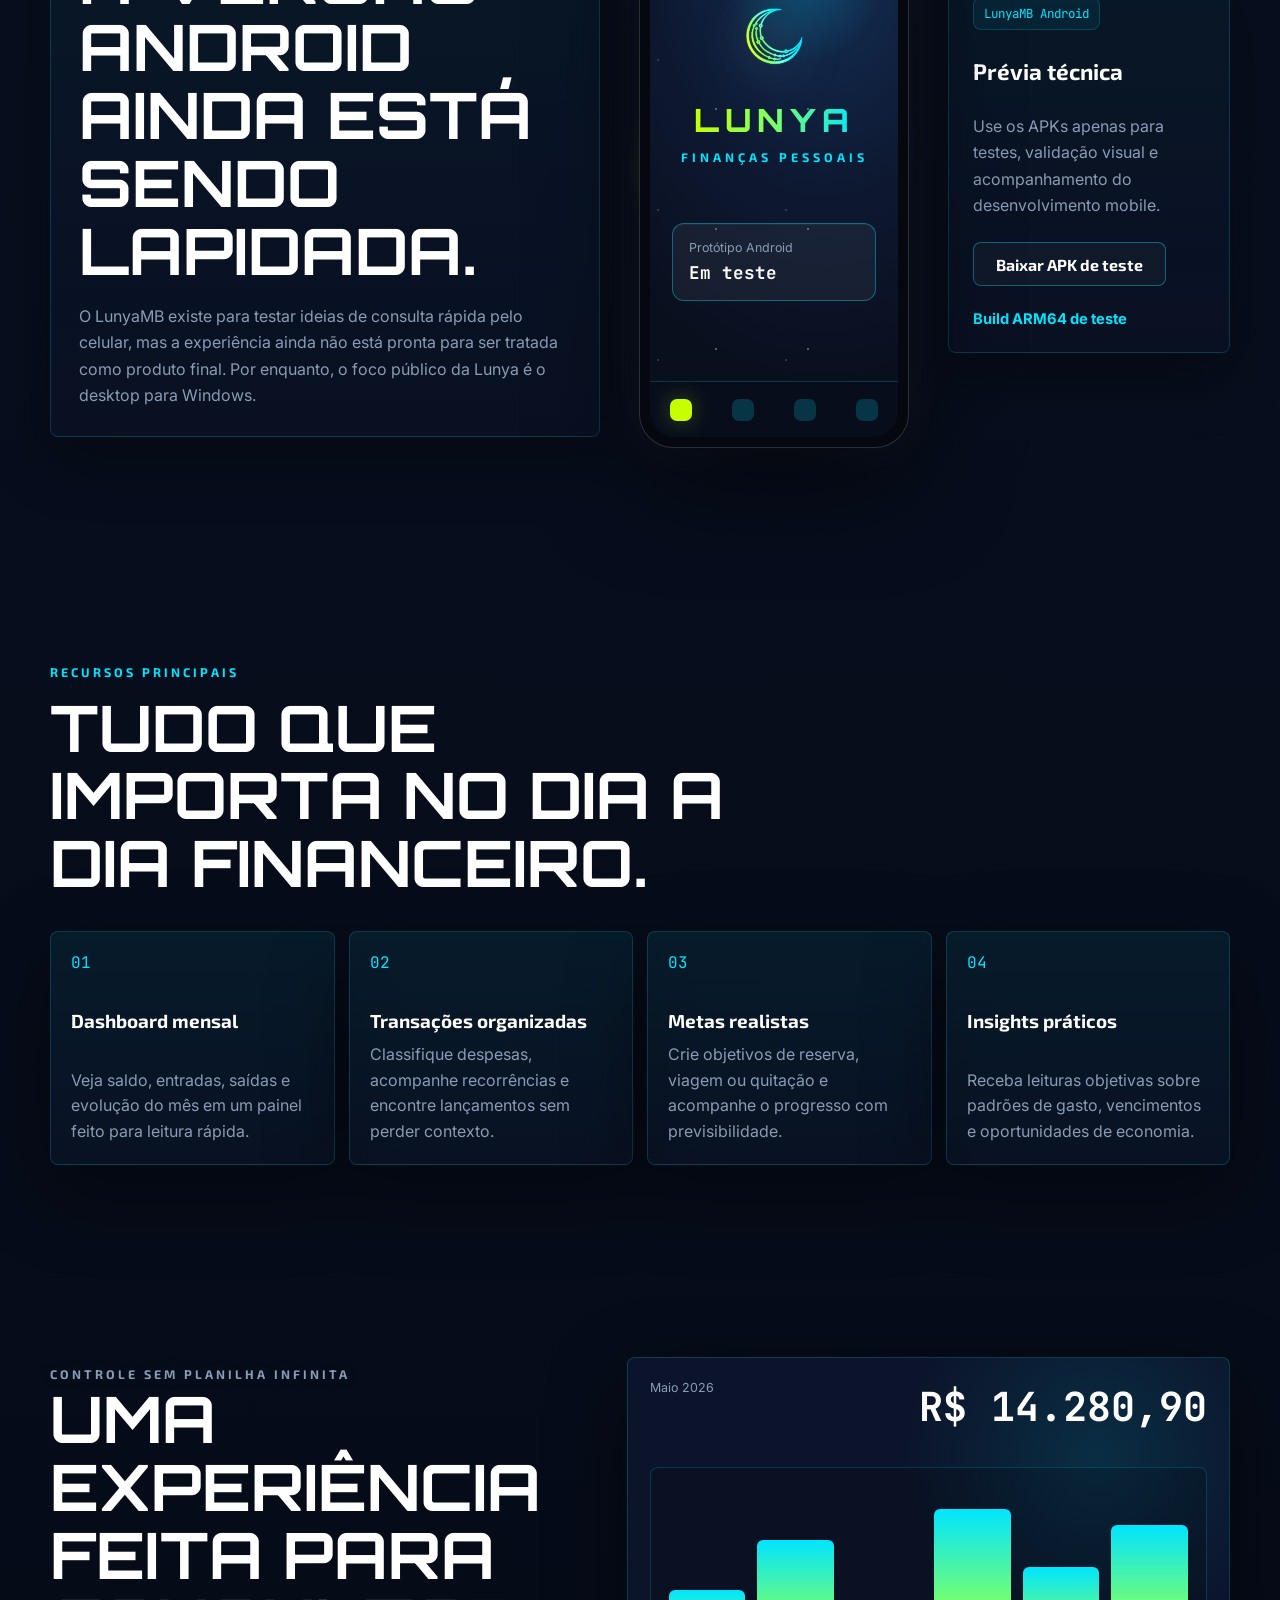
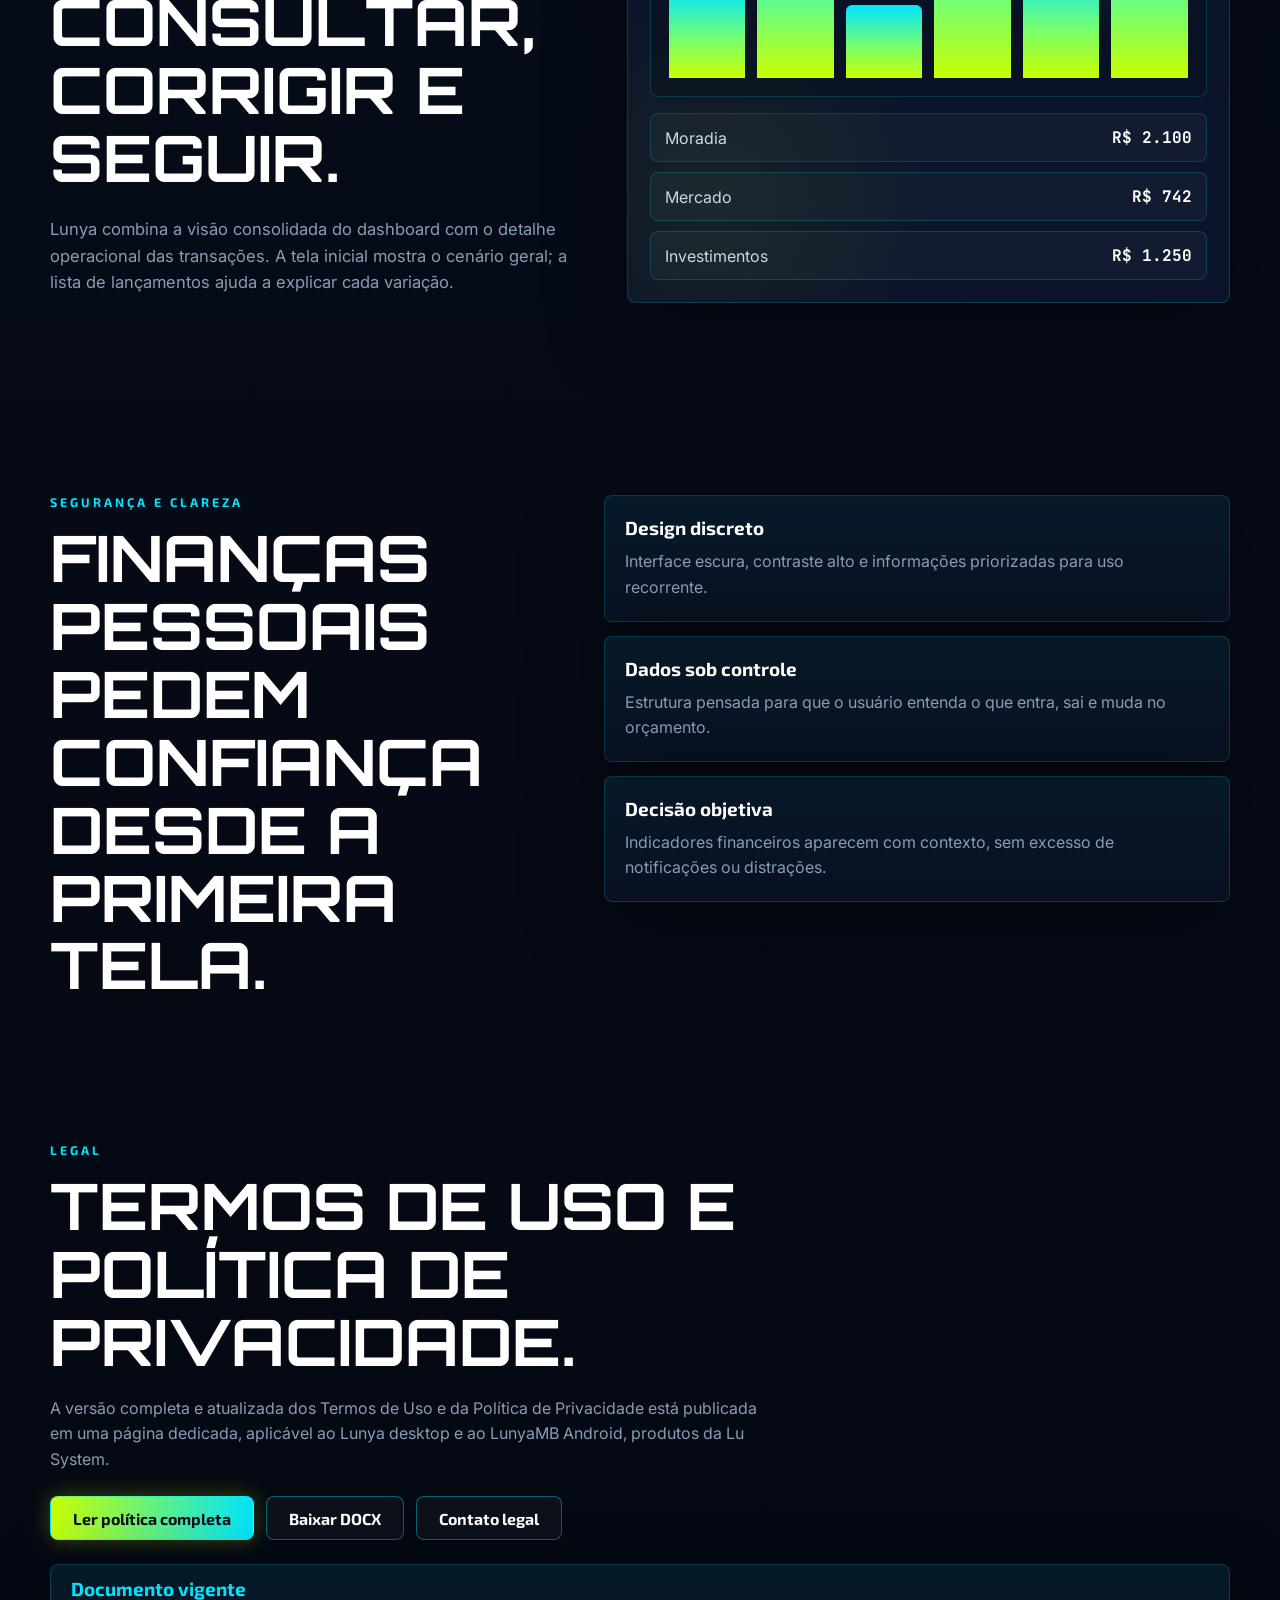
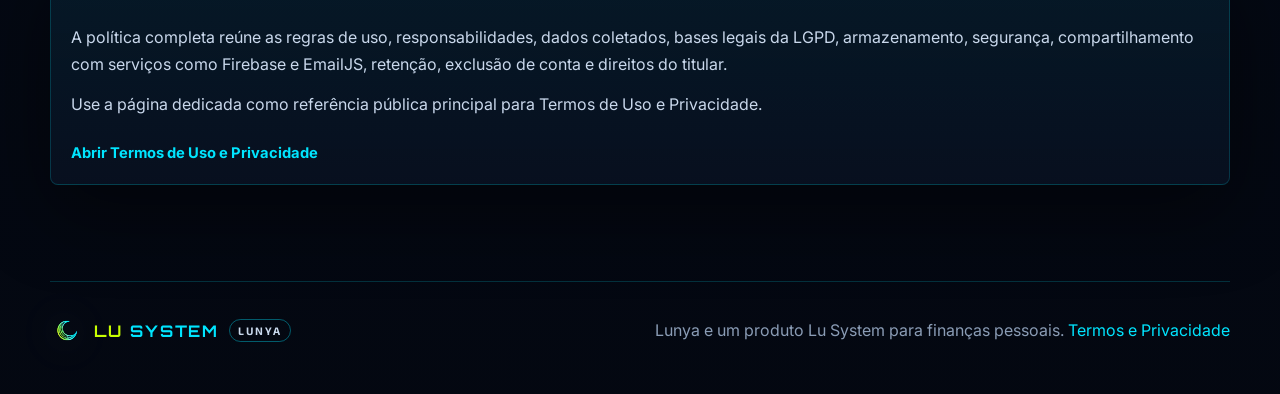
==== commit d04a5c2d: "Improve Lunya page motion and sections" ====
--- a/index.html
+++ b/index.html
@@ -12,6 +12,13 @@
   <link rel="stylesheet" href="lunya-page.css"/>
 </head>
 <body>
+  <div class="shooting-stars" aria-hidden="true">
+    <span></span>
+    <span></span>
+    <span></span>
+    <span></span>
+  </div>
+
   <header class="site-header" aria-label="Cabecalho">
     <a class="brand" href="#top" aria-label="Lu System - Lunya">
       <img src="book_identidade/assets/lu-moon.svg" alt="" width="42" height="42"/>
@@ -127,8 +134,8 @@
           <span class="download-platform">Desktop</span>
           <h3>Lunya para Windows</h3>
           <p>Versão principal para computador com dashboard financeiro, importação de extratos, cartões, transações, investimentos e orçamentos.</p>
-          <a class="primary-button" href="downloads/windows/Lunya_2.0.0_x64-setup.exe" download>Baixar Desktop</a>
-          <a class="download-alt" href="downloads/windows/Lunya_2.0.0_x64_en-US.msi" download>Baixar instalador MSI</a>
+          <a class="primary-button" href="downloads/windows/Lunya_2.0.4_x64-setup.exe" download>Baixar Desktop</a>
+          <a class="download-alt" href="downloads/windows/Lunya_2.0.4_x64_en-US.msi" download>Baixar instalador MSI</a>
         </article>
       </div>
     </section>
--- a/lunya-page.css
+++ b/lunya-page.css
@@ -31,6 +31,7 @@
 
 html {
   scroll-behavior: smooth;
+  scroll-padding-top: 96px;
 }
 
 @keyframes star-drift {
@@ -134,6 +135,28 @@
 
   50% {
     opacity: 0.34;
+  }
+}
+
+@keyframes shooting-star {
+  0% {
+    opacity: 0;
+    transform: translate3d(0, 0, 0) rotate(-18deg) scaleX(0.2);
+  }
+
+  8% {
+    opacity: 0.95;
+  }
+
+  42% {
+    opacity: 0.9;
+    transform: translate3d(-46vw, 34vh, 0) rotate(-18deg) scaleX(1);
+  }
+
+  56%,
+  100% {
+    opacity: 0;
+    transform: translate3d(-58vw, 43vh, 0) rotate(-18deg) scaleX(0.55);
   }
 }
 
@@ -164,6 +187,7 @@
   background-size: 164px 188px, 232px 254px, 308px 336px;
   opacity: 0.32;
   mask-image: linear-gradient(to bottom, rgba(0, 0, 0, 0.9), transparent 78%);
+  animation: star-drift 34s linear infinite;
   z-index: 0;
 }
 
@@ -189,6 +213,52 @@
 .footer {
   position: relative;
   z-index: 1;
+}
+
+.shooting-stars {
+  position: fixed;
+  inset: 0;
+  z-index: 0;
+  pointer-events: none;
+  overflow: hidden;
+}
+
+.shooting-stars span {
+  position: absolute;
+  top: 12%;
+  left: 112%;
+  width: clamp(120px, 16vw, 260px);
+  height: 2px;
+  border-radius: 999px;
+  background: linear-gradient(90deg, rgba(255, 255, 255, 0), rgba(238, 246, 255, 0.92) 45%, rgba(0, 229, 255, 0));
+  box-shadow: 0 0 18px rgba(0, 229, 255, 0.45), 0 0 34px rgba(238, 246, 255, 0.18);
+  opacity: 0;
+  transform-origin: right center;
+  animation: shooting-star 8.5s linear infinite;
+}
+
+.shooting-stars span:nth-child(2) {
+  top: 28%;
+  left: 106%;
+  width: clamp(90px, 12vw, 190px);
+  animation-delay: -3.2s;
+  animation-duration: 11s;
+}
+
+.shooting-stars span:nth-child(3) {
+  top: 8%;
+  left: 92%;
+  width: clamp(80px, 10vw, 160px);
+  animation-delay: -6.4s;
+  animation-duration: 13s;
+}
+
+.shooting-stars span:nth-child(4) {
+  top: 46%;
+  left: 118%;
+  width: clamp(110px, 14vw, 220px);
+  animation-delay: -9s;
+  animation-duration: 15s;
 }
 
 a {
@@ -842,6 +912,7 @@
   width: min(1180px, calc(100% - 32px));
   margin: 0 auto;
   padding: 96px 0;
+  scroll-margin-top: 104px;
 }
 
 .section-heading {
@@ -864,7 +935,7 @@
   margin: 0;
   font-family: var(--font-display);
   font-size: clamp(2.15rem, 5vw, 4.5rem);
-  line-height: 0.98;
+  line-height: 1.06;
   letter-spacing: 0;
   text-transform: uppercase;
 }
@@ -882,14 +953,16 @@
 }
 
 .feature-card {
-  min-height: 250px;
+  display: flex;
+  min-height: 220px;
+  flex-direction: column;
   padding: 20px;
   border-radius: 8px;
 }
 
 .download-grid {
   display: grid;
-  grid-template-columns: minmax(0, 0.72fr);
+  grid-template-columns: minmax(0, 860px);
   gap: 14px;
 }
 
@@ -946,9 +1019,9 @@
 .mobile-prototype-visual {
   position: relative;
   display: grid;
-  min-height: 620px;
+  min-height: min(620px, 78vh);
   place-items: center;
-  overflow: hidden;
+  overflow: visible;
 }
 
 .mobile-prototype-visual::before {
@@ -1047,7 +1120,7 @@
     linear-gradient(180deg, rgba(0, 229, 255, 0.065), rgba(19, 32, 64, 0.2)),
     rgba(10, 15, 30, 0.5);
   box-shadow: var(--shadow);
-  overflow: hidden;
+  overflow: visible;
 }
 
 .screen-feature-copy {
@@ -1103,6 +1176,7 @@
 
 .desktop-screen-card {
   display: grid;
+  grid-template-rows: auto 1fr;
   gap: 12px;
   min-width: 0;
   width: 100%;
@@ -1148,7 +1222,7 @@
 
 .feature-icon {
   display: inline-flex;
-  margin-bottom: 52px;
+  margin-bottom: 36px;
   font-family: "JetBrains Mono", monospace;
   color: var(--cyan);
 }
@@ -1160,6 +1234,10 @@
   margin: 0;
   color: var(--soft);
   line-height: 1.6;
+}
+
+.feature-card p {
+  margin-top: auto;
 }
 
 .app-preview {
@@ -1360,7 +1438,7 @@
   }
 
   .mobile-prototype-visual {
-    min-height: 560px;
+    min-height: 540px;
   }
 
   .desktop-ambient-one {
@@ -1399,6 +1477,10 @@
 }
 
 @media (max-width: 720px) {
+  html {
+    scroll-padding-top: 168px;
+  }
+
   body::after {
     top: 140px;
     right: -190px;
@@ -1445,7 +1527,8 @@
 
   .phone-stage,
   .desktop-stage {
-    min-height: 520px;
+    min-height: auto;
+    padding: 28px 0;
   }
 
   .hero::before {
@@ -1470,7 +1553,8 @@
   }
 
   .mobile-prototype-visual {
-    min-height: 500px;
+    min-height: auto;
+    padding: 12px 0;
   }
 
   .mobile-phone {
@@ -1513,6 +1597,7 @@
   .section,
   .app-preview {
     padding: 68px 0;
+    scroll-margin-top: 176px;
   }
 
   .feature-card {
